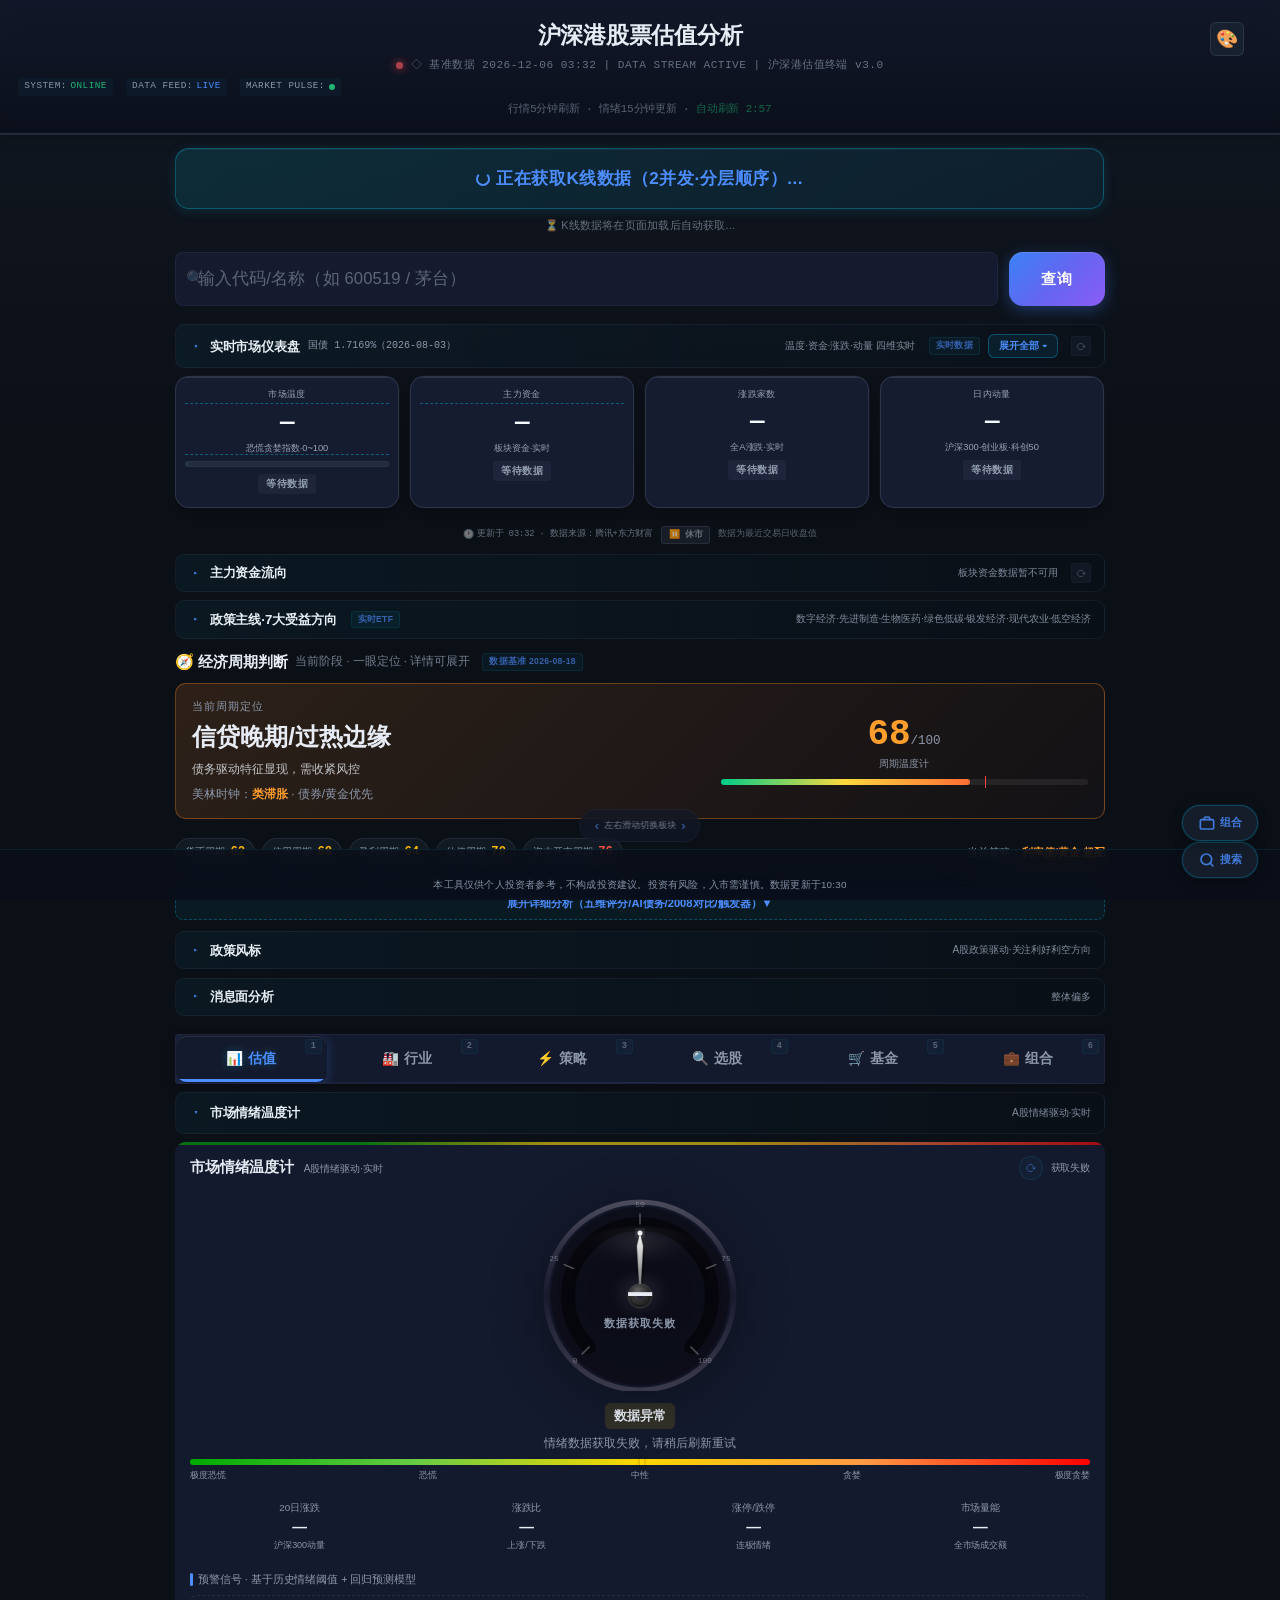
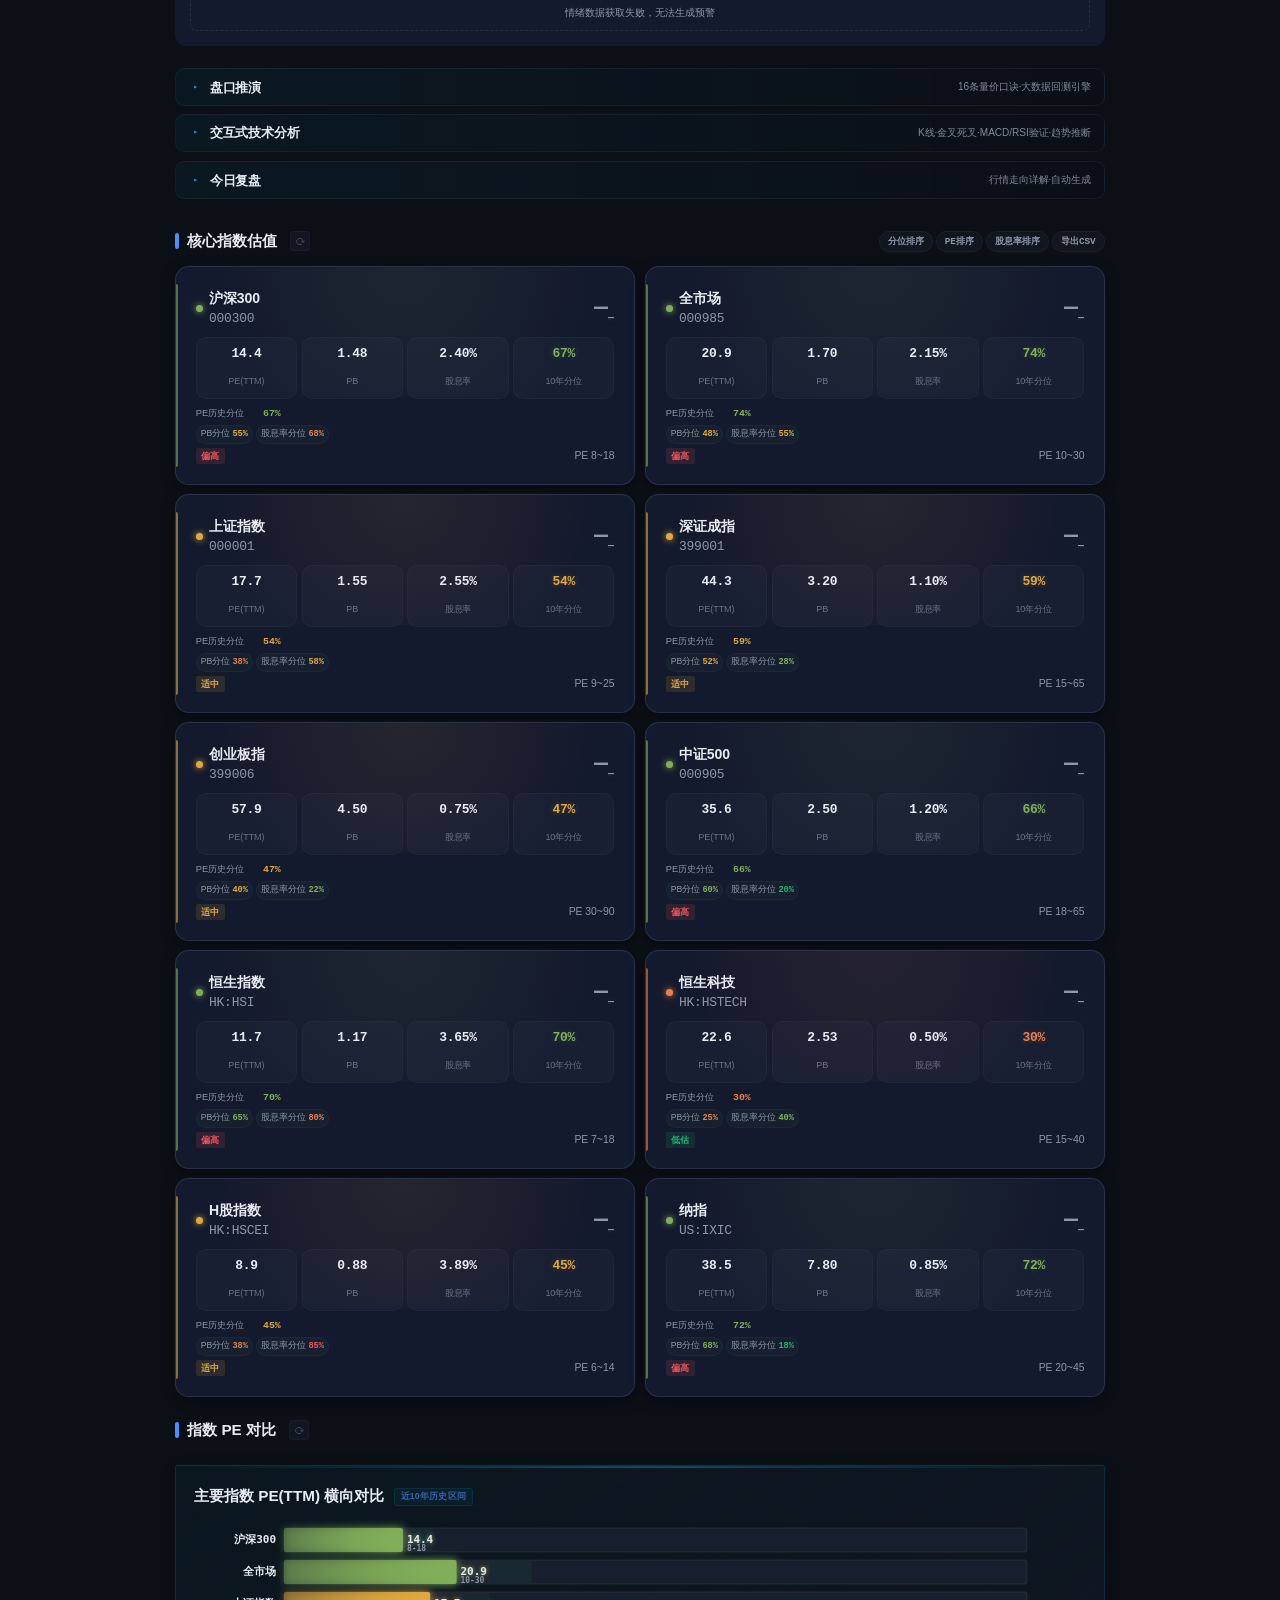
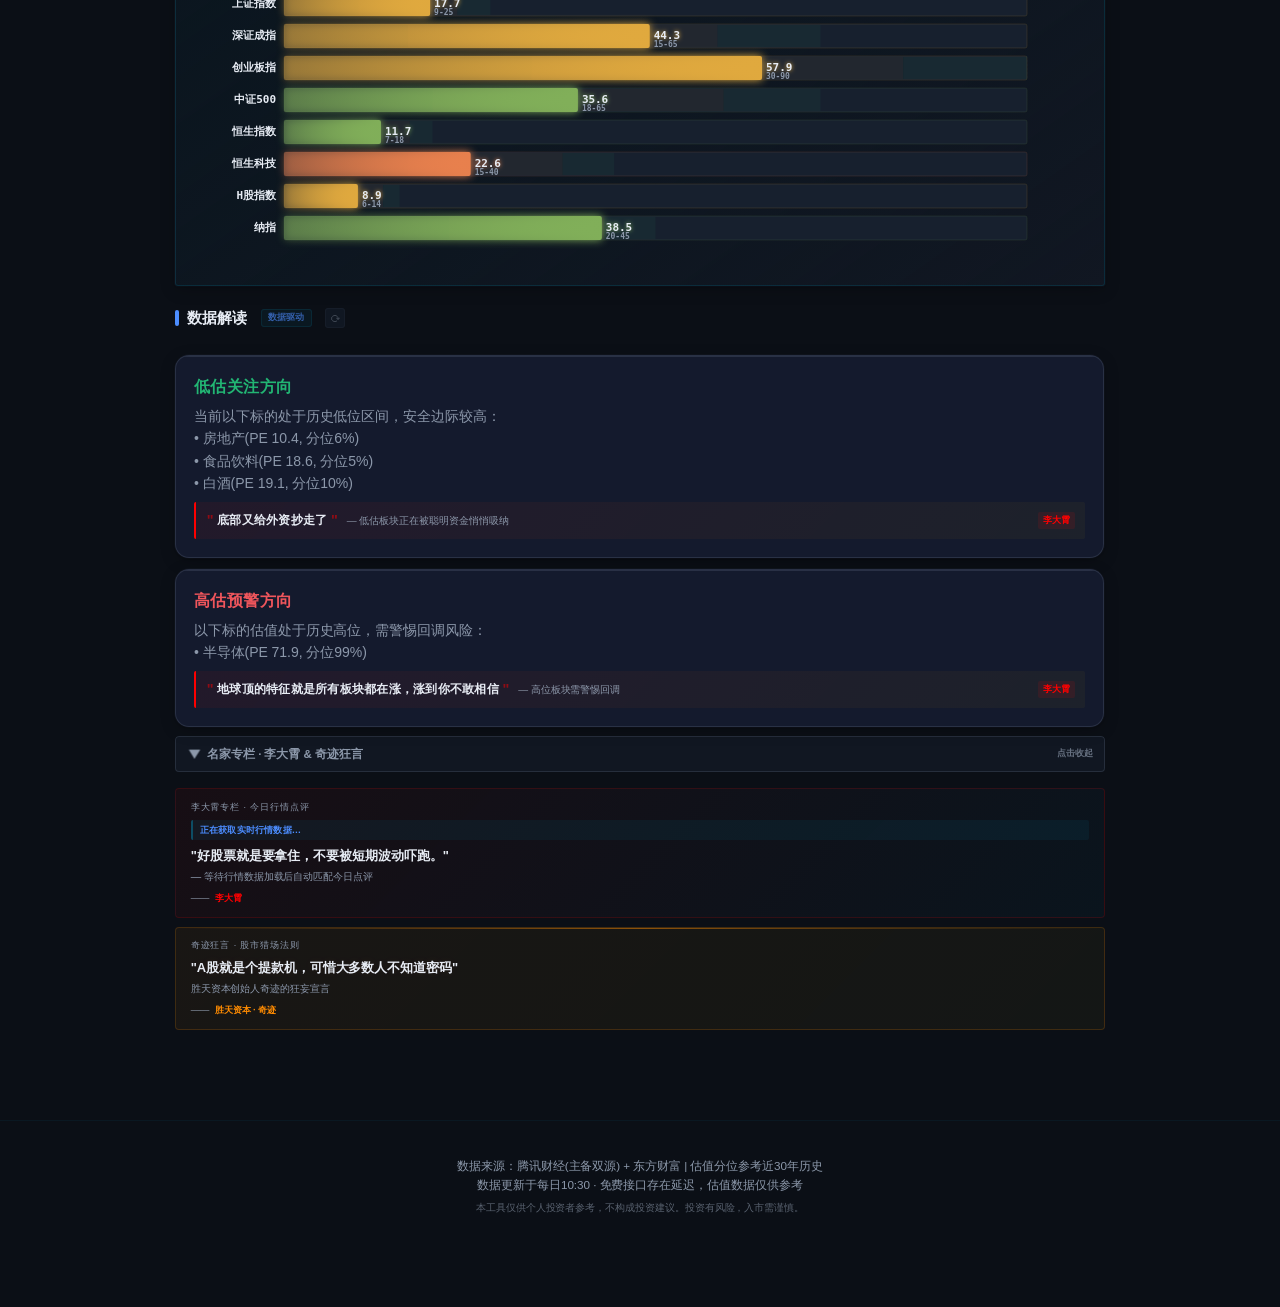
==== index.html @ af06d33b "feat(race): 定投改为每交易日投入 + 短跑/长跑时长用户可自定义(交易日数)" ====
<!-- Generated by Trae Work -->
<!DOCTYPE html>
<html lang="zh-CN">
<head>
<meta charset="UTF-8">
<meta http-equiv="Cache-Control" content="no-cache, no-store, must-revalidate">
<meta http-equiv="Pragma" content="no-cache">
<meta http-equiv="Expires" content="0">
<meta http-equiv="Content-Security-Policy" content="default-src 'self' https: data: 'unsafe-inline' 'unsafe-eval'; img-src 'self' https: data:; connect-src 'self' https:;">
<meta name="viewport" content="width=device-width, initial-scale=1.0, maximum-scale=5.0, user-scalable=yes">
<meta name="apple-mobile-web-app-capable" content="yes">
<meta name="apple-mobile-web-app-status-bar-style" content="black-translucent">
<meta name="theme-color" content="#070A12">
<title>沪深港股票估值分析</title>
<meta name="description" content="沪深港股票估值分析终端：格雷厄姆指数、股债利差、核心指数PE分位、行业热力图、双线轮动策略信号。">
<meta name="keywords" content="股票估值,格雷厄姆指数,股债利差,PE分位,行业热力图,双线轮动,A股,港股,投资分析">
<meta name="author" content="沪深港股票估值分析">
<link rel="canonical" href="https://missionfree.github.io/stock-valuation/">
<meta property="og:type" content="website">
<meta property="og:title" content="沪深港股票估值分析">
<meta property="og:description" content="沪深港股票估值分析终端：格雷厄姆指数、股债利差、核心指数PE分位、行业热力图、双线轮动策略信号。">
<meta property="og:url" content="https://missionfree.github.io/stock-valuation/">
<meta property="og:site_name" content="沪深港股票估值分析">
<meta name="twitter:card" content="summary">
<meta name="twitter:title" content="沪深港股票估值分析">
<meta name="twitter:description" content="沪深港股票估值分析终端：格雷厄姆指数、股债利差、核心指数PE分位、行业热力图、双线轮动策略信号。">
<link rel="icon" href="data:image/svg+xml,<svg xmlns='http://www.w3.org/2000/svg' viewBox='0 0 100 100'><text y='.9em' font-size='90'>📈</text></svg>">

<link rel="preconnect" href="https://fonts.googleapis.com">
<link rel="preconnect" href="https://fonts.gstatic.com" crossorigin>
<link href="https://fonts.googleapis.com/css2?family=Inter:wght@400;500;600;700;800&family=JetBrains+Mono:wght@400;500;600;700&family=Fira+Code:wght@400;500;600&display=swap" rel="stylesheet">
<script type="application/ld+json">
{"@context":"https://schema.org","@type":"WebApplication","name":"沪深港股票估值分析","description":"沪深港股票估值分析终端：格雷厄姆指数、股债利差、核心指数PE分位、行业热力图、双线轮动策略信号。","url":"https://missionfree.github.io/stock-valuation/","applicationCategory":"FinanceApplication","operatingSystem":"Web","offers":{"@type":"Offer","price":"0","priceCurrency":"CNY"}}
</script>
<!-- 性能优化：预连接数据API，减少DNS+TLS握手延迟 -->
<link rel="dns-prefetch" href="https://qt.gtimg.cn">
<link rel="dns-prefetch" href="https://push2.eastmoney.com">
<link rel="dns-prefetch" href="https://push2delay.eastmoney.com">
<link rel="dns-prefetch" href="https://push2his.eastmoney.com">
<link rel="dns-prefetch" href="https://datacenter-web.eastmoney.com">
<link rel="dns-prefetch" href="https://searchapi.eastmoney.com">
<link rel="dns-prefetch" href="https://smartbox.gtimg.cn">
<link rel="dns-prefetch" href="https://ifzq.gtimg.cn">
<link rel="preload" href="js/config.js?v=20260810k" as="script">
<link rel="preload" href="js/utils.js?v=20260810k" as="script">
<link rel="preconnect" href="https://qt.gtimg.cn" crossorigin>
<link rel="preconnect" href="https://push2.eastmoney.com" crossorigin>
<link rel="preconnect" href="https://push2delay.eastmoney.com" crossorigin>
<link rel="preconnect" href="https://push2his.eastmoney.com" crossorigin>
<link rel="preconnect" href="https://datacenter-web.eastmoney.com" crossorigin>
<link rel="preconnect" href="https://ifzq.gtimg.cn" crossorigin>
<link rel="preconnect" href="https://web.ifzq.gtimg.cn" crossorigin>

<link rel="stylesheet" href="css/styles.css?v=20260824c">
<link rel="stylesheet" href="css/fund.css?v=20260817c">

</head>
<body>

<!-- 动效画布层已移除，采用专业纯净深色主题 -->

<!-- 键盘用户跳过导航 -->
<a href="#main-content" class="skip-link">跳到主内容</a>

<!-- ==================== 顶部标题栏 ==================== -->
<header class="app-header">
  <h1>沪深港股票估值分析</h1>
  <div class="sub">
    <span class="live-dot" id="liveDot"></span>
    <span class="marquee" id="updateTime" aria-live="polite">等待获取数据</span>
  </div>
  <!-- 系统状态舱 -->
  <div class="sys-status-bar" id="sysStatusBar">
    <span class="ss-item">SYSTEM: <span class="ss-online">ONLINE</span></span>
    <span class="ss-item">DATA FEED: <span class="ss-live" id="sysFeedStatus">STANDBY</span></span>
    <span class="ss-item">MARKET PULSE: <span class="ss-pulse"></span></span>
  </div>
  <div class="update-freq">行情5分钟刷新 · 情绪15分钟更新 · <span id="autoRefreshLabel">自动刷新 5:00</span></div>
  <button class="mode-toggle" id="modeToggle" onclick="toggleThemePicker()" title="切换主题" aria-label="切换主题" aria-expanded="false">🎨</button>
  <button class="sd-back-search" id="backSearchBtn" onclick="backToSearch()" style="display:none">↑ 返回搜索</button>
  <div class="theme-picker" id="themePicker">
    <div class="theme-option" data-theme="cyber" tabindex="0" role="button" aria-label="经典暗黑主题" onclick="setTheme('cyber')"><span class="theme-dot cyber"></span>经典暗黑</div>
    <div class="theme-option" data-theme="light" tabindex="0" role="button" aria-label="简洁石墨主题" onclick="setTheme('light')"><span class="theme-dot light"></span>简洁石墨</div>
    <div class="theme-option" data-theme="classical" tabindex="0" role="button" aria-label="暖调古典主题" onclick="setTheme('classical')"><span class="theme-dot classical"></span>暖调古典</div>
    <div class="theme-option" data-theme="cyberpunk" tabindex="0" role="button" aria-label="靛蓝极夜主题" onclick="setTheme('cyberpunk')"><span class="theme-dot cyberpunk"></span>靛蓝极夜</div>
    <div class="theme-option" data-theme="ocean" tabindex="0" role="button" aria-label="极光渐变主题" onclick="setTheme('ocean')"><span class="theme-dot ocean"></span>极光渐变</div>
  </div>
</header>

<!-- 浮动返回搜索按钮（全程固定显示） -->
<button class="float-search-btn" id="floatSearchBtn" onclick="backToSearch()" title="返回搜索框" aria-label="返回搜索框">
  <svg width="16" height="16" viewBox="0 0 24 24" fill="none" stroke="currentColor" stroke-width="2.5" stroke-linecap="round" stroke-linejoin="round">
    <circle cx="11" cy="11" r="8"/><line x1="21" y1="21" x2="16.65" y2="16.65"/>
  </svg>
  <span>搜索</span>
</button>

<!-- 浮动「我的组合」快捷组件（点击即跳转组合，位于搜索浮动键上方） -->
<button class="float-portfolio-btn" id="floatPortfolioBtn" onclick="switchTab('portfolio')" title="跳转到我的组合" aria-label="跳转到我的组合">
  <svg width="16" height="16" viewBox="0 0 24 24" fill="none" stroke="currentColor" stroke-width="2.5" stroke-linecap="round" stroke-linejoin="round">
    <rect x="2" y="7" width="20" height="14" rx="2"/><path d="M16 7V5a2 2 0 0 0-2-2h-4a2 2 0 0 0-2 2v2"/>
  </svg>
  <span>组合</span>
</button>

<main class="container" id="main-content">

  <!-- ==================== 顶部操作栏（实时行情自动获取，仅保留K线手动按钮） ==================== -->
  <div class="top-action-bar">
    <button class="btn-analyze btn-kline" id="btnKline" onclick="fetchKlineOnly()" style="flex:1">
      获取K线数据
    </button>
  </div>
  <div id="klineStatusTop" class="kline-status-top"></div>

  <!-- ==================== 股票搜索 ==================== -->
  <div class="search-bar" style="position:relative">
    <span class="search-icon" id="searchIcon">🔍</span>
    <div class="search-input-wrap">
      <input type="text" id="searchInput" placeholder="输入代码/名称（如 600519 / 茅台）" aria-label="输入股票代码或名称"
             style="padding-left:1.8rem;padding-right:1.6rem"
             onkeydown="if(event.key==='Enter')searchStock()"
             oninput="handleSearchInput(this.value)"
             autocomplete="off">
      <button class="search-clear-btn" id="searchClearBtn" onclick="clearSearchInput()" aria-label="清空搜索">×</button>
    </div>
    <div class="search-suggest" id="searchSuggest" role="listbox"></div>
    <button onclick="searchStock()">查询</button>
  </div>

  <!-- ==================== 持仓聚焦提示栏（仅URL参数激活时显示） ==================== -->
  <div class="focus-prompt-bar" id="focusPromptBar">
    <span>当前聚焦：<span class="fp-sector" id="fpSectorName">—</span>板块</span>
    <span class="fp-reset" onclick="resetFocus()">点击此处重置视图</span>
  </div>

  <!-- ==================== 首屏实时市场仪表盘（高敏感度·分钟级更新·可折叠） ==================== -->
  <div class="fold-sec" id="foldDash" data-fold data-def="open" data-sub="温度·资金·涨跌·动量 四维实时">
    <div class="fold-head" onclick="FoldSys.toggle('foldDash')" role="button" tabindex="0" aria-expanded="true" title="点击展开/收起">
      <span class="fold-arrow">▸</span>
      <span class="fold-title">实时市场仪表盘</span>
      <span class="fold-mini" id="dashTreasury">国债 —</span>
      <span class="fold-sum">温度·资金·涨跌·动量 四维实时</span>
      <span class="data-driven-label">实时数据</span>
      <button class="fold-all-btn" id="foldAllBtn" onclick="event.stopPropagation();FoldSys.toggleAllSmart()" title="一键展开/收起其他模块" aria-label="一键展开或收起全部模块">展开全部 ▾</button>
      <button class="card-refresh-btn" onclick="event.stopPropagation();refreshModule('quote')" title="刷新行情数据" aria-label="刷新行情">⟳</button>
    </div>
    <div class="fold-body"><div class="fold-inner">
    <div class="dash-grid dash-grid-hero" id="heroDash">
    <!-- 卡片1: 市场温度（恐慌贪婪指数 0-100） -->
    <div class="dash-card glass-card" id="dashTemp">
      <div class="d-label" data-term="恐慌贪婪指数">市场温度</div>
      <div class="d-val">—</div>
      <div class="d-sub" data-term="恐慌贪婪指数">恐慌贪婪指数·0~100</div>
      <div class="temp-bar" id="dashTempBar">
        <div class="temp-bar-track"><div class="temp-bar-fill"></div></div>
      </div>
      <div class="d-tag gray">等待数据</div>
    </div>
    <!-- 卡片2: 主力资金净流入 -->
    <div class="dash-card glass-card" id="dashFlow">
      <div class="d-label" data-term="主力净流入">主力资金</div>
      <div class="d-val">—</div>
      <div class="d-sub" id="dashFlowSub">板块资金·实时</div>
      <div class="d-tag gray">等待数据</div>
    </div>
    <!-- 卡片3: 涨跌家数比 -->
    <div class="dash-card glass-card" id="dashBreadth">
      <div class="d-label">涨跌家数</div>
      <div class="d-val">—</div>
      <div class="d-sub" id="dashBreadthSub">全A涨跌·实时</div>
      <div class="d-tag gray">等待数据</div>
    </div>
    <!-- 卡片4: 日内动量（多指数加权涨跌幅） -->
    <div class="dash-card glass-card" id="dashMomentum">
      <div class="d-label">日内动量</div>
      <div class="d-val">—</div>
      <div class="d-sub" id="dashMomentumSub">沪深300·创业板·科创50</div>
      <div class="d-tag gray">等待数据</div>
    </div>
  </div>
  <div style="text-align:center;margin-top:0.2rem"><span class="data-timestamp" id="heroTimestamp">数据加载中...</span></div>
  <!-- 高温预警提示（市场温度>70时自动显示） -->
  <div class="high-temp-warning" id="highTempWarning">
    <span class="htw-icon">⚠️</span>高温预警：当前信号失效概率+35%（近3年回测数据）
  </div>
    </div></div><!-- /fold-inner /fold-body -->
  </div><!-- /foldDash -->

  <!-- 旧的核心指标总览（估值仪表盘）已移除，由上方高敏感度实时仪表盘替代 -->

  <!-- ==================== 主力资金流向方向（可折叠·默认收起） ==================== -->
  <div class="fold-sec" id="foldFlow" data-fold data-def="closed" data-sub="板块资金·实时" data-sum-from="#mfSummary">
    <div class="fold-head" onclick="FoldSys.toggle('foldFlow')" role="button" tabindex="0" aria-expanded="false" title="点击展开/收起">
      <span class="fold-arrow">▸</span>
      <span class="fold-title">主力资金流向</span>
      <span class="fold-sum">板块资金·实时</span>
      <button class="card-refresh-btn" onclick="event.stopPropagation();refreshModule('flow')" title="刷新资金流向" aria-label="刷新资金流向">⟳</button>
    </div>
    <div class="fold-body"><div class="fold-inner">
    <div class="market-flow" id="marketFlow">
    <div class="mf-header">
      <span class="mf-summary" id="mfSummary">加载中...</span>
      <span class="mf-time" id="mfTime"></span>
    </div>
    <div class="mf-content" id="mfContent">
      <div class="mf-col mf-inflow">
        <div class="mf-col-title">流入前5 <span class="mf-arrow">↑</span></div>
        <div id="mfInflowList" class="mf-list"><div class="mf-loading">加载中...</div></div>
      </div>
      <div class="mf-col mf-outflow">
        <div class="mf-col-title">流出前5 <span class="mf-arrow">↓</span></div>
        <div id="mfOutflowList" class="mf-list"><div class="mf-loading">加载中...</div></div>
      </div>
    </div>
    <!-- 数据光流可视化 -->
    <canvas id="flowCanvas"></canvas>
    <div class="mf-legend">
      <span class="mf-legend-title">信号说明：</span>
      <span class="sig-red">▲▲持续轮动</span>·
      <span class="sig-red">▲趋势形成</span>·
      <span class="sig-yellow">◇一日游</span>·
      <span class="sig-cyan">◇回调洗盘</span>·
      <span class="sig-green">▼趋势走弱</span>·
      <span class="sig-green">▼▼持续流出</span>
      <span style="color:var(--muted);opacity:0.85;margin-left:0.3rem">（基于近5日K线量价估算）</span>
    </div>
  </div>
    </div></div><!-- /fold-inner /fold-body -->
  </div><!-- /foldFlow -->

  <!-- ==================== 政策主线·7大受益方向（可折叠·默认收起） ==================== -->
  <div class="fold-sec" id="foldPolicyThemes" data-fold data-def="closed" data-sub="数字经济·先进制造·生物医药·绿色低碳·银发经济·现代农业·低空经济">
    <div class="fold-head" onclick="FoldSys.toggle('foldPolicyThemes')" role="button" tabindex="0" aria-expanded="false" title="点击展开/收起">
      <span class="fold-arrow">▸</span>
      <span class="fold-title">政策主线·7大受益方向</span>
      <span class="data-driven-label">实时ETF</span>
      <span class="fold-sum">数字经济·先进制造·生物医药·绿色低碳·银发经济·现代农业·低空经济</span>
    </div>
    <div class="fold-body"><div class="fold-inner">
    <div class="policy-themes" id="policyThemes">
      <div class="pt-section-title">
        <span>📋 政策主线·7大受益方向</span>
        <span class="pt-section-sub">数字经济·先进制造·生物医药·绿色低碳·银发经济·现代农业·低空经济</span>
        <span class="data-driven-label">实时ETF</span>
      </div>
      <div class="pt-grid" id="policyThemesGrid"></div>
    </div>
    </div></div><!-- /fold-inner /fold-body -->
  </div><!-- /foldPolicyThemes -->

  <!-- ==================== 经济周期判断 ==================== -->
  <div class="cycle-panel-wrap" id="cyclePanelWrap">
    <div class="cp-section-title">
      <span>🧭 经济周期判断</span>
      <span class="cp-section-sub">当前阶段 · 一眼定位 · 详情可展开</span>
      <span class="data-driven-label" id="cycleUpdatedTag">数据基准 2026-08-18</span>
    </div>
    <div id="cyclePanel"></div>
  </div>

  <!-- ==================== 政策风标（可折叠·默认收起） ==================== -->
  <div class="fold-sec" id="foldPolicyVane" data-fold data-def="closed" data-sub="A股政策驱动·利好利空风向" data-sum-from="#pvSubtitle">
    <div class="fold-head" onclick="FoldSys.toggle('foldPolicyVane')" role="button" tabindex="0" aria-expanded="false" title="点击展开/收起">
      <span class="fold-arrow">▸</span>
      <span class="fold-title">政策风标</span>
      <span class="fold-sum">A股政策驱动·利好利空风向</span>
    </div>
    <div class="fold-body"><div class="fold-inner">
    <div class="policy-vane" id="policyVane">
    <div class="pv-header">
      <span class="pv-title"><span class="pv-icon">§</span>政策风标</span>
      <span class="pv-subtitle" id="pvSubtitle">A股政策驱动·关注利好利空方向</span>
      <div class="pv-filters">
        <button class="pv-filter active" data-pv-filter="summary">汇总</button>
        <button class="pv-filter" data-pv-filter="all">全部</button>
        <button class="pv-filter" data-pv-filter="bull">利好</button>
        <button class="pv-filter" data-pv-filter="bear">利空</button>
        <button class="pv-refresh-btn" id="pvRefreshBtn" onclick="manualRefreshPolicy()" title="刷新最新政策">↻</button>
      </div>
    </div>
    <div class="pv-summary-bar" id="pvSummaryBar"></div>
    <div class="pv-list" id="pvList"></div>
  </div>
    </div></div><!-- /fold-inner /fold-body -->
  </div><!-- /foldPolicyVane -->

  <!-- ==================== 消息面分析（可折叠·默认收起） ==================== -->
  <div class="fold-sec" id="foldNews" data-fold data-def="closed" data-sub="市场消息·综合研判" data-sum-from="#nasValue">
    <div class="fold-head" onclick="FoldSys.toggle('foldNews')" role="button" tabindex="0" aria-expanded="false" title="点击展开/收起">
      <span class="fold-arrow">▸</span>
      <span class="fold-title">消息面分析</span>
      <span class="fold-sum">市场消息·综合研判</span>
    </div>
    <div class="fold-body"><div class="fold-inner">
    <div class="news-analysis" id="newsAnalysis">
    <div class="na-header">
      <span class="na-title"><span class="na-icon">📰</span>消息面分析</span>
      <span class="na-subtitle" id="naSubtitle">市场消息驱动</span>
      <span class="na-data-source" id="naDataSource">加载中...</span>
      <div class="na-filters">
        <button class="na-filter active" data-na-filter="all">全部</button>
        <button class="na-filter" data-na-filter="bull">利好</button>
        <button class="na-filter" data-na-filter="bear">利空</button>
        <button class="na-filter" data-na-filter="neutral">中性</button>
      </div>
      <button class="na-refresh-btn" onclick="refreshNewsAnalysis()" title="刷新分析">🔄</button>
    </div>
    <div class="na-summary-bar" id="naSummaryBar">
      <div class="nas-overall" id="nasOverall">
        <span class="nas-label">综合判断</span>
        <span class="nas-value" id="nasValue">加载中...</span>
      </div>
      <div class="nas-details" id="nasDetails">
        <div class="nas-item nas-bull">
          <span class="nas-item-icon">📈</span>
          <span class="nas-item-label">利好因素</span>
          <span class="nas-item-count" id="nasBullCount">0</span>
        </div>
        <div class="nas-item nas-bear">
          <span class="nas-item-icon">📉</span>
          <span class="nas-item-label">利空因素</span>
          <span class="nas-item-count" id="nasBearCount">0</span>
        </div>
        <div class="nas-item nas-neutral">
          <span class="nas-item-icon">➖</span>
          <span class="nas-item-label">中性因素</span>
          <span class="nas-item-count" id="nasNeutralCount">0</span>
        </div>
      </div>
    </div>
    <div class="na-list" id="naList">
      <div class="na-loading">📡 正在分析消息面...</div>
    </div>
    <div class="na-disclaimer">⚠️ 本分析基于公开数据统计，非投资建议</div>
  </div>
    </div></div><!-- /fold-inner /fold-body -->
  </div><!-- /foldNews -->

  <!-- ==================== 第二层：Tab切换 ==================== -->
  <div class="tab-nav" role="tablist" aria-label="主要功能">
    <button class="tab-nav-btn active" role="tab" aria-selected="true" data-tab="valuation" onclick="switchTab('valuation')">📊 估值<span class="tab-key-badge">1</span></button>
    <button class="tab-nav-btn" role="tab" aria-selected="false" data-tab="industry" onclick="switchTab('industry')">🏭 行业<span class="tab-key-badge">2</span></button>
    <button class="tab-nav-btn" role="tab" aria-selected="false" data-tab="strategy" onclick="switchTab('strategy')">⚡ 策略<span class="tab-key-badge">3</span></button>
    <button class="tab-nav-btn" role="tab" aria-selected="false" data-tab="screener" onclick="switchTab('screener')">🔍 选股<span class="tab-key-badge">4</span></button>
    <button class="tab-nav-btn" role="tab" aria-selected="false" data-tab="fund" onclick="switchTab('fund')">🛒 基金<span class="tab-key-badge">5</span></button>
    <button class="tab-nav-btn" role="tab" aria-selected="false" data-tab="portfolio" onclick="switchTab('portfolio')">💼 组合<span class="tab-key-badge">6</span></button>
  </div>

  <!-- ====== Tab1: 估值强度 ====== -->
  <div class="tab-content active" id="tab-valuation">
    <!-- 市场情绪面板（可折叠·默认展开） -->
    <div class="fold-sec" id="foldSentiment" data-fold data-def="open" data-sub="A股情绪驱动·实时">
      <div class="fold-head" onclick="FoldSys.toggle('foldSentiment')" role="button" tabindex="0" aria-expanded="true" title="点击展开/收起">
        <span class="fold-arrow">▸</span>
        <span class="fold-title">市场情绪温度计</span>
        <span class="fold-sum">A股情绪驱动·实时</span>
      </div>
      <div class="fold-body"><div class="fold-inner">
    <div class="sentiment-panel" id="sentimentPanel">
      <div class="sentiment-header">
        <h3>市场情绪温度计 <span style="font-size:0.56rem;color:var(--muted);font-weight:400;margin-left:0.3rem">A股情绪驱动·实时</span></h3>
        <div class="sent-header-right">
          <button class="sent-refresh-btn" id="sentRefreshBtn" onclick="if(typeof refreshSentimentManual==='function'){refreshSentimentManual()}else{var el=document.getElementById('sentUpdateTime');if(el)el.textContent='请刷新页面后重试';}" title="清空缓存并重新拉取数据" aria-label="刷新情绪数据">⟳</button>
          <span class="sent-update" id="sentUpdateTime">加载中…</span>
        </div>
      </div>
      <div class="sentiment-gauge-wrap">
        <div class="sentiment-gauge-3d" id="sentGauge3D">
          <div class="gauge-glow-pulse" id="sentGaugeGlow"></div>
          <svg viewBox="0 0 200 200" class="gauge-svg-3d">
            <defs>
              <linearGradient id="metalRing" x1="0%" y1="0%" x2="0%" y2="100%">
                <stop offset="0%" stop-color="#4a4a5a"/>
                <stop offset="30%" stop-color="#2a2a3e"/>
                <stop offset="50%" stop-color="#1a1a2e"/>
                <stop offset="70%" stop-color="#2a2a3e"/>
                <stop offset="100%" stop-color="#3a3a4a"/>
              </linearGradient>
              <linearGradient id="ashareSpectrum" x1="20%" y1="100%" x2="80%" y2="0%">
                <stop offset="0%" stop-color="#0a4d6c"/>
                <stop offset="10%" stop-color="#00d4ff"/>
                <stop offset="25%" stop-color="#00ff88"/>
                <stop offset="50%" stop-color="#ff8c00"/>
                <stop offset="75%" stop-color="#ff3366"/>
                <stop offset="100%" stop-color="#bb00ff"/>
              </linearGradient>
              <linearGradient id="needleMetal" x1="50%" y1="0%" x2="50%" y2="100%">
                <stop offset="0%" stop-color="#f0f0f0"/>
                <stop offset="30%" stop-color="#cccccc"/>
                <stop offset="70%" stop-color="#888888"/>
                <stop offset="100%" stop-color="#444444"/>
              </linearGradient>
              <radialGradient id="hubGradient" cx="40%" cy="35%">
                <stop offset="0%" stop-color="#666"/>
                <stop offset="50%" stop-color="#333"/>
                <stop offset="100%" stop-color="#111"/>
              </radialGradient>
              <radialGradient id="glassDome" cx="50%" cy="25%">
                <stop offset="0%" stop-color="rgba(255,255,255,0.1)"/>
                <stop offset="50%" stop-color="rgba(255,255,255,0.03)"/>
                <stop offset="100%" stop-color="rgba(0,0,0,0)"/>
              </radialGradient>
              <filter id="gaugeGlow" x="-50%" y="-50%" width="200%" height="200%">
                <feGaussianBlur stdDeviation="4" result="blur"/>
                <feMerge><feMergeNode in="blur"/><feMergeNode in="SourceGraphic"/></feMerge>
              </filter>
              <filter id="needleShadow" x="-20%" y="-20%" width="140%" height="140%">
                <feDropShadow dx="0" dy="2" stdDeviation="2" flood-opacity="0.5"/>
              </filter>
            </defs>
            <circle cx="100" cy="105" r="94" fill="none" stroke="url(#metalRing)" stroke-width="5"/>
            <circle cx="100" cy="105" r="91" fill="none" stroke="rgba(255,255,255,0.04)" stroke-width="0.5"/>
            <circle cx="100" cy="105" r="89" fill="rgba(10,10,20,0.6)"/>
            <path d="M 49.09 155.91 A 72 72 0 1 1 150.91 155.91" fill="none" stroke="rgba(0,0,0,0.5)" stroke-width="14" stroke-linecap="round"/>
            <path d="M 49.09 155.91 A 72 72 0 1 1 150.91 155.91" fill="none" stroke="url(#ashareSpectrum)" stroke-width="10" stroke-linecap="round" stroke-dasharray="339.3" stroke-dashoffset="339.3" id="sentGaugeArc3D" filter="url(#gaugeGlow)"/>
            <g stroke="rgba(255,255,255,0.3)" stroke-width="1.5" stroke-linecap="round">
              <line x1="49.09" y1="155.91" x2="42.03" y2="162.97"/>
              <line x1="33.47" y1="77.44" x2="24.23" y2="73.60"/>
              <line x1="100" y1="33" x2="100" y2="23"/>
              <line x1="166.53" y1="77.44" x2="175.77" y2="73.60"/>
              <line x1="150.91" y1="155.91" x2="157.97" y2="162.97"/>
            </g>
            <g fill="rgba(255,255,255,0.35)" font-size="8" font-family="monospace" text-anchor="middle">
              <text x="35" y="172">0</text>
              <text x="14" y="70">25</text>
              <text x="100" y="16">50</text>
              <text x="186" y="70">75</text>
              <text x="165" y="172">100</text>
            </g>
            <g id="sentNeedle3D">
              <path d="M 100 107 L 97 55 L 100 42 L 103 55 Z" fill="rgba(0,0,0,0.4)" transform="translate(2, 3)"/>
              <path d="M 100 105 L 97 55 L 100 42 L 103 55 Z" fill="url(#needleMetal)" stroke="#999" stroke-width="0.3" filter="url(#needleShadow)"/>
              <circle cx="100" cy="42" r="2.5" fill="rgba(255,255,255,0.9)" filter="url(#gaugeGlow)"/>
            </g>
            <circle cx="100" cy="105" r="12" fill="url(#hubGradient)" stroke="#555" stroke-width="0.5"/>
            <circle cx="100" cy="105" r="8" fill="none" stroke="rgba(255,255,255,0.1)" stroke-width="0.5"/>
            <circle cx="100" cy="105" r="3" fill="#1a1a2e"/>
            <ellipse cx="100" cy="65" rx="65" ry="30" fill="url(#glassDome)" pointer-events="none"/>
          </svg>
          <div class="gauge-readout">
            <div class="gauge-value-3d" id="sentGaugeValue">—</div>
            <div class="gauge-label-3d" id="sentGaugeLabel">—</div>
          </div>
          <div class="gauge-tooltip-3d" id="sentGaugeTooltip"></div>
        </div>
        <div class="sentiment-signal">
          <span class="sentiment-signal-tag sent-bg-neutral" id="sentSignalTag">计算中</span>
          <div class="sentiment-signal-text" id="sentSignalText">正在获取全市场涨跌数据…</div>
          <div class="sentiment-bar">
            <div class="sentiment-bar-pointer" id="sentBarPointer" style="left:50%"></div>
          </div>
          <div style="display:flex;justify-content:space-between;font-size:0.48rem;color:var(--muted);margin-top:0.15rem">
            <span>极度恐慌</span><span>恐慌</span><span>中性</span><span>贪婪</span><span>极度贪婪</span>
          </div>
        </div>
      </div>
      <div class="sentiment-metrics">
        <div class="sentiment-metric" id="sentMetricMomentum">
          <div class="sm-label">20日涨跌</div>
          <div class="sm-value">—</div>
          <div class="sm-sub">沪深300动量</div>
        </div>
        <div class="sentiment-metric" id="sentMetricAD">
          <div class="sm-label">涨跌比</div>
          <div class="sm-value">—</div>
          <div class="sm-sub">上涨/下跌</div>
        </div>
        <div class="sentiment-metric" id="sentMetricLimit">
          <div class="sm-label">涨停/跌停</div>
          <div class="sm-value">—</div>
          <div class="sm-sub">连板情绪</div>
        </div>
        <div class="sentiment-metric" id="sentMetricVolume">
          <div class="sm-label">市场量能</div>
          <div class="sm-value">—</div>
          <div class="sm-sub">全市场成交额</div>
        </div>
      </div>
      <!-- 预警信号面板 -->
      <div class="sentiment-warnings" id="sentWarnings">
        <div class="sentiment-warnings-title">预警信号 · 基于历史情绪阈值</div>
        <div class="warning-safe" id="warnSafeArea">情绪数据加载中…</div>
      </div>
    </div>
      </div></div><!-- /fold-inner /fold-body -->
    </div><!-- /foldSentiment -->

    <!-- 盘口推演：基于16条炒股口诀的量化分析引擎（可折叠·默认收起） -->
    <div class="fold-sec" id="foldPattern" data-fold data-def="closed" data-sub="16条量价口诀·大数据回测引擎">
      <div class="fold-head" onclick="FoldSys.toggle('foldPattern')" role="button" tabindex="0" aria-expanded="false" title="点击展开/收起">
        <span class="fold-arrow">▸</span>
        <span class="fold-title">盘口推演</span>
        <span class="fold-sum">16条量价口诀·大数据回测引擎</span>
      </div>
      <div class="fold-body"><div class="fold-inner">
    <div class="pattern-analysis-panel" id="patternAnalysisPanel">
      <div class="pa-header">
        <h3>盘口推演 <span style="font-size:0.56rem;color:var(--muted);font-weight:400;margin-left:0.3rem">16条量价口诀·大数据回测引擎</span></h3>
        <button class="pa-refresh-btn" onclick="runPatternAnalysis(true)" id="btnPatternRefresh">⟳ 推演</button>
      </div>
      <!-- 小白使用指引（一看就懂） -->
      <div class="pa-guide-bar">
        <div class="pa-guide-item"><span class="pa-guide-num">1</span><b>看分数</b>：&gt;55偏多，&lt;40偏空（A股基准）</div>
        <div class="pa-guide-item"><span class="pa-guide-dot red">●</span><b>红色</b>=涨信号</div>
        <div class="pa-guide-item"><span class="pa-guide-dot green">●</span><b>绿色</b>=跌信号</div>
        <div class="pa-guide-item"><span class="pa-guide-num">2</span><b>三种模式</b>：盘中实时 / 收盘后 / 休市均可推演</div>
        <div class="pa-guide-item"><span class="pa-guide-num">3</span>点「⟳ 推演」可手动刷新</div>
      </div>

      <!-- 三列可视化：仪表盘 + 雷达图 + 信号摘要 -->
      <div class="pa-visual-row">
        <!-- 左：圆形仪表盘 + 信号触发环 -->
        <div class="pa-gauge-section">
          <svg viewBox="0 0 200 200" class="pa-gauge-svg" id="paGaugeSvg">
            <defs>
              <linearGradient id="paGaugeGrad" x1="0%" y1="0%" x2="100%" y2="100%">
                <stop offset="0%" stop-color="#FF3B30"/>
                <stop offset="25%" stop-color="#FFAE00"/>
                <stop offset="50%" stop-color="#00C8FF"/>
                <stop offset="75%" stop-color="#00C853"/>
                <stop offset="100%" stop-color="#00C853"/>
              </linearGradient>
              <filter id="paGlow" x="-50%" y="-50%" width="200%" height="200%">
                <feGaussianBlur stdDeviation="3" result="blur"/>
                <feMerge><feMergeNode in="blur"/><feMergeNode in="SourceGraphic"/></feMerge>
              </filter>
            </defs>
            <path d="M 35 155 A 80 80 0 1 1 165 155" fill="none" stroke="rgba(255,255,255,0.04)" stroke-width="14" stroke-linecap="round"/>
            <g id="paGaugeTicks" stroke="rgba(255,255,255,0.15)" stroke-width="1.5" stroke-linecap="round"></g>
            <path d="M 35 155 A 80 80 0 1 1 165 155" fill="none" stroke="url(#paGaugeGrad)" stroke-width="10" stroke-linecap="round" stroke-dasharray="377" stroke-dashoffset="377" id="paGaugeArc" filter="url(#paGlow)"/>
            <g id="paGaugeNeedle" style="transform: rotate(-90deg); transform-origin: 100px 115px; transition: transform 1s cubic-bezier(0.34,1.56,0.64,1);">
              <path d="M 100 115 L 97 55 L 100 40 L 103 55 Z" fill="rgba(255,255,255,0.8)" stroke="rgba(255,255,255,0.3)" stroke-width="0.5"/>
              <circle cx="100" cy="40" r="2.5" fill="rgba(255,255,255,0.9)"/>
            </g>
            <circle cx="100" cy="115" r="10" fill="rgba(10,15,26,0.9)" stroke="rgba(0,200,255,0.2)" stroke-width="1"/>
            <circle cx="100" cy="115" r="3" fill="rgba(0,200,255,0.4)"/>
            <text x="100" y="135" text-anchor="middle" font-size="36" font-weight="800" fill="var(--ink)" font-family="var(--font-mono)" id="paGaugeScore">—</text>
            <text x="100" y="155" text-anchor="middle" font-size="11" fill="var(--muted)" id="paGaugeLabel">推演信号</text>
          </svg>
          <div class="pa-gauge-tag" id="paScoreTag">待推演</div>
          <!-- 信号触发摘要环 -->
          <div class="pa-signal-summary">
            <div class="pa-ss-ring" id="paSSRing">
              <svg viewBox="0 0 60 60" class="pa-ss-svg">
                <circle cx="30" cy="30" r="24" fill="none" stroke="rgba(255,255,255,0.04)" stroke-width="5"/>
                <circle cx="30" cy="30" r="24" fill="none" stroke="url(#paGaugeGrad)" stroke-width="5"
                        stroke-linecap="round" stroke-dasharray="150.8" stroke-dashoffset="150.8"
                        id="paSSArc" transform="rotate(-90 30 30)"
                        style="transition: stroke-dashoffset 1s ease"/>
              </svg>
              <div class="pa-ss-center">
                <span class="pa-ss-num" id="paSSNum">0</span>
                <span class="pa-ss-total">/16</span>
              </div>
            </div>
            <div class="pa-ss-label">触发口诀</div>
          </div>
        </div>

        <!-- 中：六边形雷达图 -->
        <div class="pa-radar-section">
          <svg viewBox="0 0 200 200" class="pa-radar-svg" id="paRadarSvg">
            <defs>
              <radialGradient id="paRadarFill" cx="50%" cy="50%" r="50%">
                <stop offset="0%" stop-color="rgba(0,255,198,0.35)"/>
                <stop offset="60%" stop-color="rgba(0,200,255,0.2)"/>
                <stop offset="100%" stop-color="rgba(0,200,255,0.05)"/>
              </radialGradient>
              <filter id="paRadarGlow">
                <feGaussianBlur stdDeviation="2" result="blur"/>
                <feMerge><feMergeNode in="blur"/><feMergeNode in="SourceGraphic"/></feMerge>
              </filter>
            </defs>
            <!-- 网格层 -->
            <g id="paRadarGrid"></g>
            <!-- 轴线 -->
            <g id="paRadarAxes"></g>
            <!-- 数据多边形 -->
            <polygon id="paRadarShape" fill="url(#paRadarFill)" stroke="rgba(0,255,198,0.7)" stroke-width="1.5" points="" filter="url(#paRadarGlow)"
                     style="transition: all 0.8s cubic-bezier(0.4,0,0.2,1)"/>
            <!-- 数据点 -->
            <g id="paRadarDots"></g>
            <!-- 标签 -->
            <g id="paRadarLabels"></g>
          </svg>
        </div>

        <!-- 右：多空力量 + 分类强度条 -->
        <div class="pa-right-section">
          <!-- 多空力量对比条 -->
          <div class="pa-power-bar">
            <div class="pa-power-label">多空力量 <span id="paPowerText">— vs —</span></div>
            <div class="pa-power-track">
              <div class="pa-power-bull" id="paPowerBull" style="width:50%">
                <span id="paBullCount">0</span> 涨
              </div>
              <div class="pa-power-bear" id="paPowerBear" style="width:50%">
                <span id="paBearCount">0</span> 跌
              </div>
            </div>
          </div>
          <!-- 6分类横向强度条 -->
          <div class="pa-cat-bars" id="paCatBars">
            <div class="pa-cat-bar-item">
              <span class="pa-cb-icon">📈</span>
              <span class="pa-cb-name">趋势</span>
              <div class="pa-cb-track"><div class="pa-cb-fill" id="paCatTrend" style="width:0%"></div></div>
              <span class="pa-cb-val" id="paCatTrendVal">—</span>
            </div>
            <div class="pa-cat-bar-item">
              <span class="pa-cb-icon">⚖️</span>
              <span class="pa-cb-name">强弱</span>
              <div class="pa-cb-track"><div class="pa-cb-fill" id="paCatRelative" style="width:0%"></div></div>
              <span class="pa-cb-val" id="paCatRelativeVal">—</span>
            </div>
            <div class="pa-cat-bar-item">
              <span class="pa-cb-icon">📊</span>
              <span class="pa-cb-name">量价</span>
              <div class="pa-cb-track"><div class="pa-cb-fill" id="paCatVolume" style="width:0%"></div></div>
              <span class="pa-cb-val" id="paCatVolumeVal">—</span>
            </div>
            <div class="pa-cat-bar-item">
              <span class="pa-cb-icon">🕐</span>
              <span class="pa-cb-name">分时</span>
              <div class="pa-cb-track"><div class="pa-cb-fill" id="paCatIntraday" style="width:0%"></div></div>
              <span class="pa-cb-val" id="paCatIntradayVal">—</span>
            </div>
            <div class="pa-cat-bar-item">
              <span class="pa-cb-icon">🎯</span>
              <span class="pa-cb-name">位置</span>
              <div class="pa-cb-track"><div class="pa-cb-fill" id="paCatPosition" style="width:0%"></div></div>
              <span class="pa-cb-val" id="paCatPositionVal">—</span>
            </div>
            <div class="pa-cat-bar-item">
              <span class="pa-cb-icon">🚀</span>
              <span class="pa-cb-name">突破</span>
              <div class="pa-cb-track"><div class="pa-cb-fill" id="paCatBreakout" style="width:0%"></div></div>
              <span class="pa-cb-val" id="paCatBreakoutVal">—</span>
            </div>
          </div>
        </div>
      </div>

      <!-- K线图推演可视化 -->
      <div class="pa-kline-section" id="paKlineSection">
        <div class="pa-kline-header">
          <span class="pa-kline-title">📊 沪深300 K线推演图</span>
          <span class="pa-kline-info" id="paKlineInfo">加载中...</span>
        </div>
        <canvas id="paKlineCanvas" class="pa-kline-canvas"></canvas>
        <div class="pa-kline-legend">
          <span class="pa-kl-item"><span class="pa-kl-dot up"></span>阳线（收≥开）</span>
          <span class="pa-kl-item"><span class="pa-kl-dot down"></span>阴线（收＜开）</span>
          <span class="pa-kl-item"><span class="pa-kl-dot ma"></span>MA5/MA20</span>
          <span class="pa-kl-item"><span class="pa-kl-dot signal"></span>触发信号位</span>
        </div>
      </div>

      <!-- 综合预测面板：融合16信号+历史回归+市场温度预警 -->
      <div class="pa-comprehensive" id="paComprehensive">
        <div class="pa-comp-header">
          <span class="pa-comp-title">🔮 综合预测引擎</span>
          <span class="pa-comp-subtitle">16口诀 + 历史回归 + 市场温度预警 · 三源融合</span>
        </div>
        <div class="pa-comp-body" id="paCompBody">
          <div class="pa-comp-loading">⏳ 等待推演数据…</div>
        </div>
      </div>

      <!-- 口诀列表 -->
      <div class="pa-rules-list" id="paRulesList">
        <div class="pa-loading">⏳ 等待行情数据就绪后自动启动推演…</div>
      </div>
      <div class="pa-footer-bar">
        <span class="pa-data-status" id="paDataStatus">⏳ 数据加载中</span>
        <span class="pa-disclaimer">⚠️ 基于历史量价口诀量化匹配，非投资建议</span>
      </div>
    </div>
      </div></div><!-- /fold-inner /fold-body -->
    </div><!-- /foldPattern -->

    <!-- 交互式技术分析：K线+金叉死叉识别+MACD/RSI验证+趋势推断（可折叠·默认收起·展开才加载） -->
    <div class="fold-sec" id="foldTA" data-fold data-def="closed" data-sub="K线·金叉死叉·MACD/RSI验证·趋势推断">
      <div class="fold-head" onclick="FoldSys.toggle('foldTA')" role="button" tabindex="0" aria-expanded="false" title="点击展开/收起">
        <span class="fold-arrow">▸</span>
        <span class="fold-title">交互式技术分析</span>
        <span class="fold-sum">K线·金叉死叉·MACD/RSI验证·趋势推断</span>
      </div>
      <div class="fold-body"><div class="fold-inner">
    <div class="ta-panel" id="taPanel">
      <!-- 新信号提醒横幅（默认隐藏） -->
      <div class="ta-alert-bar" id="taAlertBar" role="alert"></div>

      <!-- 工具栏：标的 + 均线配置 + 预设 + 提醒开关 + 刷新 -->
      <div class="ta-toolbar">
        <div class="ta-toolbar-group">
          <label class="ta-label" for="taIndexSel">标的</label>
          <select class="ta-select" id="taIndexSel" aria-label="选择分析标的"></select>
        </div>
        <div class="ta-toolbar-group">
          <label class="ta-label" for="taMaShort">均线</label>
          <input type="number" class="ta-input" id="taMaShort" min="1" max="249" value="5" aria-label="短均线周期"> /
          <input type="number" class="ta-input" id="taMaLong" min="2" max="250" value="20" aria-label="长均线周期">
          <button class="ta-btn" id="taApplyBtn" title="应用自定义均线周期">应用</button>
        </div>
        <div class="ta-toolbar-group ta-presets">
          <button class="ta-btn ta-preset" data-ma="5/20">5/20</button>
          <button class="ta-btn ta-preset" data-ma="10/30">10/30</button>
          <button class="ta-btn ta-preset" data-ma="20/60">20/60</button>
        </div>
        <div class="ta-toolbar-spacer"></div>
        <button class="ta-btn" id="taAlertToggle" title="新信号弹窗提醒开关">🔔 提醒开</button>
        <button class="ta-btn ta-btn-primary" id="taRefreshBtn">⟳ 刷新</button>
      </div>
      <div class="ta-data-status" id="taDataStatus">展开即加载K线（首次约1秒，之后走缓存）</div>

      <!-- 趋势推断结论 -->
      <div class="ta-trend-box" id="taTrendBox">
        <div class="ta-trend-empty">等待K线数据加载…</div>
      </div>

      <!-- K线图 + 十字线提示 -->
      <div class="ta-chart-wrap">
        <canvas id="taChartCanvas" class="ta-canvas" aria-label="K线图：金叉死叉信号标注"></canvas>
        <div class="ta-tip" id="taTip"></div>
        <div class="ta-legend" id="taLegend"></div>
      </div>
      <div class="ta-chart-note">交互提示：鼠标悬停/点击K线查看当日开盘·收盘·最高·最低·成交量·均线·MACD·RSI；▲红=金叉（短均线上穿长均线） ▼绿=死叉（短均线下穿长均线）</div>

      <!-- 近30日信号统计 -->
      <div class="ta-stats-summary" id="taStatsSummary"></div>

      <!-- 历史信号明细表 -->
      <div class="ta-table-wrap">
        <table class="ta-table" aria-label="历史金叉死叉信号统计">
          <thead>
            <tr><th>日期</th><th>信号</th><th>点位</th><th>后5日涨跌</th><th>验证结果</th><th>MACD/RSI共振</th></tr>
          </thead>
          <tbody id="taSignalTbody">
            <tr><td colspan="6" class="ta-table-empty">等待信号识别…</td></tr>
          </tbody>
        </table>
      </div>
      <div class="ta-foot-note">
        <span>判定口径：金叉=MA短周期自下而上穿越长周期；成功=信号后5个交易日方向一致；统计窗口=近30个日历日</span>
        <span>数据：日K+分钟级实时行情修正（延迟≤5分钟） · 兼容 Chrome/Edge/Firefox/Safari · 仅供参考，非投资建议</span>
      </div>
    </div>
      </div></div><!-- /fold-inner /fold-body -->
    </div><!-- /foldTA -->

    <!-- 今日复盘（可折叠·默认收起） -->
    <div class="fold-sec" id="foldReview" data-fold data-def="closed" data-sub="行情走向详解·自动生成">
      <div class="fold-head" onclick="FoldSys.toggle('foldReview')" role="button" tabindex="0" aria-expanded="false" title="点击展开/收起">
        <span class="fold-arrow">▸</span>
        <span class="fold-title">今日复盘</span>
        <span class="fold-sum">行情走向详解·自动生成</span>
      </div>
      <div class="fold-body"><div class="fold-inner">
    <div class="daily-review-panel" id="dailyReviewPanel">
      <div class="daily-review-header">
        <h3>今日复盘 <span style="font-size:0.56rem;color:var(--muted);font-weight:400;margin-left:0.3rem">行情走向详解·自动生成</span></h3>
        <button class="btn-review-refresh" onclick="generateDailyReview(true)" id="btnReviewRefresh">⟳ 刷新复盘</button>
      </div>
      <div class="daily-review-content" id="dailyReviewContent">
        <div style="text-align:center;padding:1.2rem;color:var(--muted);font-size:0.72rem">数据加载中，复盘将在行情数据就绪后自动生成…</div>
      </div>
    </div>
      </div></div><!-- /fold-inner /fold-body -->
    </div><!-- /foldReview -->

    <!-- 估值仪表盘已移至首屏顶部 -->

    <!-- 核心指数估值卡片 -->
    <div class="sec-title">
      核心指数估值
      <button class="card-refresh-btn" onclick="refreshModule('quote')" title="刷新指数估值" aria-label="刷新指数估值">⟳</button>
      <div class="sec-toolbar">
        <button class="sort-btn" data-sort="pct10" onclick="sortIndexCards('pct10')">分位排序</button>
        <button class="sort-btn" data-sort="pe" onclick="sortIndexCards('pe')">PE排序</button>
        <button class="sort-btn" data-sort="dy" data-term="股息率" onclick="sortIndexCards('dy')">股息率排序</button>
        <button class="export-btn" onclick="exportIndexCSV()">导出CSV</button>
      </div>
    </div>
    <div class="card-list" id="indexCards">
      <!-- JS 动态渲染 -->
    </div>

    <!-- 指数PE对比图 -->
    <div class="sec-title">指数 PE 对比 <button class="card-refresh-btn" onclick="refreshModule('quote')" title="刷新PE图表" aria-label="刷新PE图表">⟳</button></div>
    <div class="chart-card">
      <div class="c-title">主要指数 PE(TTM) 横向对比 <span class="data-driven-label">近10年历史区间</span></div>
      <canvas id="peBarCanvas" class="chart-canvas" height="220" role="img" aria-label="核心指数PE分位对比柱状图"></canvas>
    </div>

    <!-- 智能解读（重命名为客观数据解读） -->
    <div class="sec-title">数据解读 <span class="data-driven-label">数据驱动</span> <button class="card-refresh-btn" onclick="refreshModule('quote')" title="刷新数据解读" aria-label="刷新数据解读">⟳</button></div>
    <div class="insight" id="insightLow">
      <div class="ins-title green">低估关注方向</div>
      <p id="insightLowText">数据获取中，即将显示最新解读⋯</p>
    </div>
    <div class="insight warn" id="insightHigh">
      <div class="ins-title red">高估预警方向</div>
      <p id="insightHighText">数据获取中，即将显示最新解读⋯</p>
    </div>

    <!-- 名家专栏（李大霄+奇迹狂言，默认展开） -->
    <div class="quote-collapse-wrap expanded" id="quoteCollapseWrap">
      <div class="quote-collapse-header" onclick="toggleQuoteCollapse()">
        <span class="qch-icon">▶</span>
        <span>名家专栏 · 李大霄 & 奇迹狂言</span>
        <span style="margin-left:auto;font-size:0.52rem;color:var(--muted);opacity:0.7">点击收起</span>
      </div>
      <div class="quote-collapse-body">
        <!-- 李大霄语录专区 -->
        <div class="daxao-zone" id="daxaoZone">
          <div class="daxao-zone-title">李大霄专栏 · 市场点评</div>
          <div class="daxao-zone-quote">"做好人，买好股，得好报"</div>
          <div class="daxao-zone-sub">投资只用闲钱，理性投资，价值投资</div>
          <div class="daxao-zone-author">李大霄</div>
        </div>

        <!-- 奇迹狂言专区 -->
        <div class="zy-zone" id="zhangYangZone">
          <div class="zy-zone-title">奇迹狂言 · 股市猎场法则</div>
          <div class="zy-zone-quote">"A股就是个提款机，可惜大多数人不知道密码"</div>
          <div class="zy-zone-sub">胜天资本创始人奇迹的狂妄宣言</div>
          <div class="zy-zone-author">胜天资本 · 奇迹</div>
        </div>

        <!-- 量能点评专区（奇迹狂言·量价篇） -->
        <div class="vol-zone" id="volumeCommentaryZone" style="display:none;">
          <div class="vol-zone-title">奇迹狂言 · 量能点评</div>
          <div class="vol-zone-label" id="volZoneLabel"></div>
          <div class="vol-zone-context" id="volZoneContext"></div>
          <div class="vol-zone-quote" id="volZoneQuote"></div>
          <div class="vol-zone-sub" id="volZoneSub"></div>
          <div class="vol-zone-author">胜天资本 · 奇迹</div>
        </div>
      </div>
    </div>
  </div>

  <!-- ====== Tab2: 行业全景 ====== -->
  <div class="tab-content" id="tab-industry">
    <!-- 行业估值热力图（增加Tab选项） -->
    <div class="sec-title">行业估值热力 <span class="data-driven-label">非预测</span> <button class="card-refresh-btn" onclick="refreshModule('quote')" title="刷新热力图" aria-label="刷新热力图">⟳</button></div>
    <div class="chart-card">
      <div class="hm-toolbar">
        <div class="hm-tabs">
          <button class="hm-tab active" data-type="pe" data-term="PE">PE分位</button>
          <button class="hm-tab" data-type="pb" data-term="PB">PB分位</button>
          <button class="hm-tab" data-type="dy" data-term="股息率">股息率分位</button>
          <button class="hm-tab" data-type="growth">行业增速</button>
        </div>
        <div class="hm-filters">
          <button class="hm-filter active" data-filter="all">全部</button>
          <button class="hm-filter" data-filter="low">只看低估</button>
          <button class="hm-filter" data-filter="high">只看高估</button>
          <button class="hm-filter" data-filter="popular">只看热门</button>
        </div>
      </div>
      <canvas id="heatmapCanvas" class="chart-canvas" height="200" role="img" aria-label="行业估值热力图"></canvas>
    </div>

    <!-- 行业龙头股 -->
    <div class="sec-title">行业龙头股 <span style="font-size:0.56rem;color:var(--muted);font-weight:400;margin-left:0.3rem">各行业核心标的·实时行情</span><button class="btn-sig-refresh" onclick="refreshLeaderStocks()" id="btnRefreshLeaders">⟳ 刷新龙头</button></div>
    <div id="industryLeaders">
      <div style="text-align:center;padding:0.8rem;color:var(--muted);font-size:0.68rem">实时行情每日10:30自动更新，刷新页面即可获取最新数据</div>
    </div>

    <!-- 今日瞩目 -->
    <div class="sec-title">今日瞩目 <span style="font-size:0.56rem;color:var(--muted);font-weight:400;margin-left:0.3rem">涨幅最强板块 · 买入/风险提示</span><button class="card-refresh-btn" onclick="refreshModule('quote')" title="刷新今日瞩目" aria-label="刷新今日瞩目">⟳</button></div>
    <div class="spotlight-box" id="spotlightArea">
      <div style="text-align:center;padding:0.8rem;color:var(--muted);font-size:0.68rem">实时行情每日10:30自动更新，刷新页面即可获取最新数据</div>
    </div>

    <!-- 趋势右侧·强者恒强 -->
    <div class="sec-title">趋势右侧 · 强者恒强 <span style="font-size:0.56rem;color:var(--muted);font-weight:400;margin-left:0.3rem">站上20日线且均线向上 · 右侧交易优先</span><span class="data-driven-label">非预测</span><button class="card-refresh-btn" onclick="refreshKlineData()" title="刷新K线数据" aria-label="刷新K线数据">⟳</button></div>
    <div class="trend-box" id="trendLeadersArea">
      <div class="trend-empty">⏳ K线数据自动加载中，请稍候...</div>
    </div>

    <!-- 左侧抄底·超跌蓄势 -->
    <div class="sec-title">左侧抄底 · 超跌蓄势 <span style="font-size:0.56rem;color:var(--muted);font-weight:400;margin-left:0.3rem">跌破20日线且超跌 · 左侧逆向埋伏</span><span class="data-driven-label">非预测</span><button class="card-refresh-btn" onclick="refreshKlineData()" title="刷新K线数据" aria-label="刷新K线数据">⟳</button></div>
    <div class="bottom-box" id="bottomPickArea">
      <div class="bottom-empty">⏳ K线数据自动加载中，请稍候...</div>
    </div>

    <!-- 行业信号 -->
    <div class="sec-title">行业信号 · 买卖版 <span style="font-size:0.6rem;color:var(--muted);font-weight:400;margin-left:0.3rem" id="sigDate">—</span><button class="btn-sig-refresh" onclick="refreshKlineData()">⟳ 强制刷新</button></div>
    <div id="industrySignals">
      <div style="text-align:center;padding:0.8rem;color:var(--muted);font-size:0.68rem">⏳ K线数据自动加载中，行业温度即将显示...</div>
    </div>

    <!-- 板块资金面分析（可折叠，默认收起节省空间） -->
    <div class="sec-title sca-collapse-header" id="scaCollapseHeader" onclick="toggleScaCollapse()" style="cursor:pointer;user-select:none">
      板块资金面分析 <span style="font-size:0.56rem;color:var(--muted);font-weight:400;margin-left:0.3rem">放量缩量 · 高开低开 · 获利出逃预判</span><span class="data-driven-label">非预测</span>
      <span class="sca-toggle-icon" id="scaToggleIcon" style="float:right;font-size:0.7rem;color:var(--muted);transition:transform 0.3s">▸</span>
    </div>
    <div class="sector-capital-box sca-collapsed" id="sectorCapitalBox">
      <div class="sca-summary" id="scaSummary">
        <span style="color:var(--muted);font-size:0.6rem">加载中...</span>
      </div>
      <!-- 筛选条件栏 -->
      <div class="sca-filters" id="scaFilters">
        <div class="sca-filter-group">
          <span class="sca-filter-label">量能</span>
          <button class="sca-filter-btn active" data-filter-type="volume" data-filter-value="all">全部</button>
          <button class="sca-filter-btn" data-filter-type="volume" data-filter-value="放量">放量</button>
          <button class="sca-filter-btn" data-filter-type="volume" data-filter-value="缩量">缩量</button>
          <button class="sca-filter-btn" data-filter-type="volume" data-filter-value="平量">平量</button>
        </div>
        <div class="sca-filter-group">
          <span class="sca-filter-label">开盘</span>
          <button class="sca-filter-btn active" data-filter-type="open" data-filter-value="all">全部</button>
          <button class="sca-filter-btn" data-filter-type="open" data-filter-value="高开">高开</button>
          <button class="sca-filter-btn" data-filter-type="open" data-filter-value="低开">低开</button>
          <button class="sca-filter-btn" data-filter-type="open" data-filter-value="平开">平开</button>
        </div>
        <div class="sca-filter-group">
          <span class="sca-filter-label">预判</span>
          <button class="sca-filter-btn active" data-filter-type="pred" data-filter-value="all">全部</button>
          <button class="sca-filter-btn" data-filter-type="pred" data-filter-value="red">追涨/抄底</button>
          <button class="sca-filter-btn" data-filter-type="pred" data-filter-value="green">出逃/做空</button>
          <button class="sca-filter-btn" data-filter-type="pred" data-filter-value="yellow">观望/震荡</button>
        </div>
        <div class="sca-filter-group">
          <span class="sca-filter-label">涨跌</span>
          <button class="sca-filter-btn active" data-filter-type="chg" data-filter-value="all">全部</button>
          <button class="sca-filter-btn" data-filter-type="chg" data-filter-value="up">上涨</button>
          <button class="sca-filter-btn" data-filter-type="chg" data-filter-value="down">下跌</button>
        </div>
        <div class="sca-filter-group">
          <span class="sca-filter-label">排序</span>
          <button class="sca-filter-btn active" data-filter-type="sort" data-filter-value="risk">风险优先</button>
          <button class="sca-filter-btn" data-filter-type="sort" data-filter-value="chgDesc">涨幅降序</button>
          <button class="sca-filter-btn" data-filter-type="sort" data-filter-value="chgAsc">跌幅优先</button>
          <button class="sca-filter-btn" data-filter-type="sort" data-filter-value="volDesc">量比降序</button>
        </div>
        <span class="sca-filter-count" id="scaFilterCount"></span>
      </div>
      <div class="sca-table-wrap">
        <table class="sca-table responsive-table" id="scaTable">
          <thead>
            <tr>
              <th class="sca-th-name" scope="col">板块</th>
              <th class="sca-th-vol" scope="col">量能</th>
              <th class="sca-th-open" scope="col">开盘</th>
              <th class="sca-th-chg" scope="col">涨跌</th>
              <th class="sca-th-pred" scope="col">资金预判</th>
            </tr>
          </thead>
          <tbody id="scaTableBody">
            <tr><td colspan="5" style="text-align:center;padding:0.8rem;color:var(--muted);font-size:0.64rem">加载中...</td></tr>
          </tbody>
        </table>
      </div>
      <div class="sca-legend">
        <span class="sca-legend-title">预判说明：</span>
        <span class="sig-red">▲资金追涨/抄底</span>·
        <span class="sig-green">▼获利出逃/做空</span>·
        <span class="sig-yellow">⚠诱多/弱反弹</span>·
        <span class="sig-yellow">→观望/震荡</span>
        <span style="color:var(--muted);opacity:0.85;margin-left:0.3rem">（量比=今日成交量÷近5日均量）</span>
      </div>
    </div>
  </div>

  <!-- ====== Tab3: 策略信号 ====== -->
  <div class="tab-content" id="tab-strategy">
    <!-- 双线轮动策略（Step流程图重构·可折叠·默认收起） -->
    <div class="fold-sec" id="foldRot" data-fold data-def="closed" data-sub="双主线12+12池·每周一调仓·信号提醒">
      <div class="fold-head" onclick="FoldSys.toggle('foldRot')" role="button" tabindex="0" aria-expanded="false" title="点击展开/收起">
        <span class="fold-arrow">▸</span>
        <span class="fold-title">双线轮动</span>
        <span class="fold-mini rot-date">—</span>
        <span class="fold-sum">双主线12+12池·每周一调仓·信号提醒</span>
        <button class="card-refresh-btn" onclick="event.stopPropagation();refreshKlineData()" title="刷新轮动数据" aria-label="刷新轮动数据">⟳</button>
      </div>
      <div class="fold-body"><div class="fold-inner">

    <!-- K线状态显示（按钮已移至页面顶部） -->
    <div class="kline-action-bar">
      <div id="klineStatus" class="kline-status">⏳ K线数据将在页面加载后自动获取...</div>
    </div>

    <!-- 半开式流程图 -->
    <div class="step-flow">
      <div class="step-flow-item">
        <div class="step-flow-num">1</div>
        <div class="step-flow-content">
          <div class="step-flow-title">判断时代主线<span class="step-flow-highlight">当前：AI+科技</span></div>
          <div class="step-flow-desc">识别当前宏观经济周期与产业趋势主线</div>
        </div>
      </div>
      <div class="step-flow-item">
        <div class="step-flow-num">2</div>
        <div class="step-flow-content">
          <div class="step-flow-title">选标的（动量+回踩评分）<span class="step-flow-highlight">不追涨</span></div>
          <div class="step-flow-desc">趋势确认的标的中，选回踩到位、入场性价比最高的（非涨幅最大）</div>
        </div>
      </div>
      <div class="step-flow-item">
        <div class="step-flow-num">3</div>
        <div class="step-flow-content">
          <div class="step-flow-title">看1年/5年排名</div>
          <div class="step-flow-desc">查看候选标的的历史排名与估值分位，确认安全边际</div>
        </div>
      </div>
      <div class="step-flow-item">
        <div class="step-flow-num">4</div>
        <div class="step-flow-content">
          <div class="step-flow-title">每周一调仓·信号变化即时提醒<span class="step-flow-highlight">每周一</span></div>
          <div class="step-flow-desc">每周一检查信号，信号变化时自动高亮提醒，不错过上车机会</div>
        </div>
      </div>
    </div>

    <!-- 进攻线（动态渲染） -->
    <div class="rot-block">
      <div id="rotAttack">
        <div class="rb-title"><span class="rb-icon">🚀</span>进攻线（12选1 · 动量+回踩评分）</div>
        <div style="text-align:center;padding:0.8rem;color:var(--muted);font-size:0.68rem">⏳ K线数据自动加载中，评分即将显示...</div>
      </div>
    </div>

    <!-- 防御线（动态渲染） -->
    <div class="rot-block">
      <div id="rotDefense">
        <div class="rb-title"><span class="rb-icon">🛡️</span>防御线（12选1 · 动量+回踩评分）</div>
        <div style="text-align:center;padding:0.8rem;color:var(--muted);font-size:0.68rem">⏳ K线数据自动加载中，评分即将显示...</div>
      </div>
    </div>

    <!-- 下次调仓日 + 信号更新时间 -->
    <div class="rot-next-date" id="rotNextDate">下次调仓日：—</div>
    <div class="data-source-tag" id="signalUpdateTime" style="text-align:center;margin-top:0.3rem">信号更新于：—</div>

    <!-- 信号变化提醒（自动检测上次轮动信号变化） -->
    <div id="rotSignalAlert" style="display:none"></div>

      </div></div><!-- /fold-inner /fold-body -->
    </div><!-- /foldRot -->

    <!-- ==================== 动量轮动策略（可折叠·默认收起） ==================== -->
    <div class="fold-sec" id="foldMom" data-fold data-def="closed" data-sub="全球大类资产6选1·28日线趋势·动量评分">
      <div class="fold-head" onclick="FoldSys.toggle('foldMom')" role="button" tabindex="0" aria-expanded="false" title="点击展开/收起">
        <span class="fold-arrow">▸</span>
        <span class="fold-title">动量轮动</span>
        <span class="fold-mini mom-date">—</span>
        <span class="fold-sum">全球大类资产6选1·28日线趋势·动量评分</span>
        <button class="card-refresh-btn" onclick="event.stopPropagation();refreshKlineData()" title="刷新动量数据" aria-label="刷新动量数据">⟳</button>
      </div>
      <div class="fold-body"><div class="fold-inner">

    <!-- 策略规则说明 -->
    <div class="rot-block mom-strategy-block">
      <div class="rb-title"><span class="rb-icon">🌍</span>全球大类资产动量轮动（6选1）</div>
      <div class="mom-rules">
        <div class="mom-rule-item">
          <span class="mom-rule-num">1</span>
          <span class="mom-rule-text">站上<b>28日均线</b>确认趋势，仅从达标标的中选（过滤趋势破位的）</span>
        </div>
        <div class="mom-rule-item">
          <span class="mom-rule-num">2</span>
          <span class="mom-rule-text"><b>动量+回踩评分</b>选最优入场点：不追涨幅最大，选偏离适度+回踩到位的</span>
        </div>
        <div class="mom-rule-item">
          <span class="mom-rule-num">3</span>
          <span class="mom-rule-text">买入后持有，仅当<b>跌破28日均线</b>或评分大幅下降时换仓</span>
        </div>
      </div>
      <!-- 六大ETF配置卡片 -->
      <div class="mom-etf-grid">
        <div class="mom-etf-card"><span class="mom-etf-icon">📈</span><span class="mom-etf-name">沪深300ETF</span><span class="mom-etf-tag">A股核心</span></div>
        <div class="mom-etf-card"><span class="mom-etf-icon">🏢</span><span class="mom-etf-name">企业债ETF</span><span class="mom-etf-tag">高成长机遇</span></div>
        <div class="mom-etf-card"><span class="mom-etf-icon">🌐</span><span class="mom-etf-name">中概互联ETF</span><span class="mom-etf-tag">港股龙头</span></div>
        <div class="mom-etf-card"><span class="mom-etf-icon">🇺🇸</span><span class="mom-etf-name">纳指ETF</span><span class="mom-etf-tag">美股科技</span></div>
        <div class="mom-etf-card"><span class="mom-etf-icon">🏛️</span><span class="mom-etf-name">十年国债ETF</span><span class="mom-etf-tag">稳健托底</span></div>
        <div class="mom-etf-card"><span class="mom-etf-icon">🥇</span><span class="mom-etf-name">黄金ETF</span><span class="mom-etf-tag">避险保值</span></div>
      </div>
      <div class="mom-backtest">
        <span class="mom-bt-label">5年回测</span>
        <span class="mom-bt-value">总收益 249.85%</span>
        <span class="mom-bt-sep">|</span>
        <span class="mom-bt-desc">各市场环境下均跑赢沪深300，有效控制回撤</span>
      </div>
    </div>

    <!-- 动量轮动实时数据（动态渲染） -->
    <div class="rot-block">
      <div id="rotMomentum">
        <div class="rb-title"><span class="rb-icon">⚡</span>动量排名（实时 · 动量+回踩评分）</div>
        <div style="text-align:center;padding:0.8rem;color:var(--muted);font-size:0.68rem">⏳ K线数据自动加载中，动量排名即将显示...</div>
      </div>
    </div>

      </div></div><!-- /fold-inner /fold-body -->
    </div><!-- /foldMom -->

    <!-- 个股查询结果 -->
    <div class="sec-title" id="stockResultTitle" style="display:none">个股估值详情</div>
    <div class="card-list" id="stockResultArea"></div>

    <!-- ====== 赛马场：本金A+定投B → 收益C ====== -->
    <div class="fold-sec" id="foldRace" data-fold data-def="closed" data-sub="本金A+定投B·18选手同场竞技·短跑/长跑双赛道">
      <div class="fold-head" onclick="FoldSys.toggle('foldRace')" role="button" tabindex="0" aria-expanded="false" title="点击展开/收起">
        <span class="fold-arrow">▸</span>
        <span class="fold-title">🏇 策略赛马场</span>
        <span class="fold-mini">模拟回测</span>
        <span class="fold-sum">本金A+定投B·18选手同场竞技·短跑/长跑双赛道</span>
      </div>
      <div class="fold-body"><div class="fold-inner">
        <div class="race-setup">
          <label>本金 A：<input type="number" id="racePrincipal" value="10000" min="0" step="1000"></label>
          <label>每交易日定投 B：<input type="number" id="raceInvest" value="100" min="0" step="10"></label>
          <label>短跑(交易日)：<input type="number" id="raceShortDays" value="60" min="20" max="500" step="10"></label>
          <label>长跑(交易日)：<input type="number" id="raceLongDays" value="250" min="60" max="750" step="10"></label>
          <button class="btn-analyze" id="raceStartBtn" onclick="RaceTrack.startRace()">🏇 开赛！</button>
        </div>
        <div class="race-progress" id="raceProgress"></div>
        <div id="raceBestPick"></div>
        <div class="race-league">
          <div class="race-league-title">⚡ 短跑组 · 近60个交易日</div>
          <div id="raceShortResult"><div class="race-empty">点击「开赛」让选手们上跑道</div></div>
        </div>
        <div class="race-league">
          <div class="race-league-title">🐢 长跑组 · 近250个交易日（约一年）</div>
          <div id="raceLongResult"><div class="race-empty">同上，耐心等发令枪</div></div>
        </div>
        <p class="race-note">⚠️ 赛马结果为历史数据模拟回测，不代表未来收益。投资有风险，入市需谨慎。</p>
      </div></div>
    </div><!-- /foldRace -->

  </div><!-- /tab-strategy -->

  <!-- ====== Tab: 智能选股 ====== -->
  <div class="tab-content" id="tab-screener">
    <div class="scr-header">
      <div class="sec-title">智能选股 · <span class="scr-updated" id="scrUpdated">—</span></div>
      <button class="scr-refresh-btn" id="scrRefreshBtn" onclick="screenerRefresh(true)">⟳ 扫描全市场</button>
    </div>

    <!-- 市场总览统计 -->
    <div class="scr-stats" id="scrStats">
      <div class="scr-loading">⏳ 正在加载全市场数据…</div>
    </div>

    <!-- 策略卡片 -->
    <div class="scr-sub-title">📋 策略选股 · 一键扫描（点击卡片运行）</div>
    <div class="scr-cards" id="scrCards"></div>

    <!-- 策略结果 -->
    <div id="scrResults"></div>

    <!-- 自定义条件 -->
    <div class="scr-sub-title">🧩 自定义条件选股</div>
    <div id="scrCustom"></div>

    <div class="scr-note">数据来源：东方财富全A实时快照（沪深主板/创业板/科创板，剔除ST）· 缓存3分钟 · 仅供研究参考，不构成投资建议</div>
  </div><!-- /tab-screener -->

  <!-- ====== Tab4: 我的组合 ====== -->
  <div class="tab-content" id="tab-portfolio">
    <!-- 我的估值组合 -->
    <div class="sec-title">我的估值组合</div>
    <div class="portfolio-section">
      <div class="portfolio-header">
        <span class="portfolio-title">当前组合<span class="portfolio-saved-tag" id="portfolioSavedTag"></span></span>
        <div style="display:flex;gap:0.3rem">
          <button class="portfolio-btn refresh" id="portfolioRefreshBtn" onclick="refreshPortfolioPrices()" style="display:none">刷新行情</button>
          <button class="portfolio-btn analyze" id="portfolioAnalyzeBtn" onclick="analyzePortfolioSignals()" style="display:none">分析信号</button>
          <button class="portfolio-btn pf-disc-btn" id="pfDisciplineBtn" onclick="pfDisciplineScan()" style="display:none">⚖️ 纪律体检</button>
          <button class="portfolio-btn" onclick="showPortfolioDialog()">+ 创建组合</button>
        </div>
      </div>
      <!-- 组合统计概览（有持仓时动态显示） -->
      <div class="portfolio-stats-bar" id="portfolioStatsBar" style="display:none"></div>
      <!-- 四大铁律纪律体检面板（MACD零轴金叉/MA20保命线/减仓阶梯/止损纪律） -->
      <div id="pfDisciplinePanel"></div>
      <!-- 组合深度分析面板（有持仓+有行情数据时动态显示） -->
      <div id="portfolioAnalysisPanel"></div>
      <!-- 排序工具栏（有持仓时动态显示） -->
      <div class="portfolio-toolbar" id="portfolioToolbar" style="display:none">
        <span style="font-size:0.5rem;color:var(--muted)">排序：</span>
        <button class="portfolio-sort-btn active" data-sort="default" onclick="sortPortfolio('default')">默认</button>
        <button class="portfolio-sort-btn" data-sort="changeDesc" onclick="sortPortfolio('changeDesc')">涨幅↓</button>
        <button class="portfolio-sort-btn" data-sort="changeAsc" onclick="sortPortfolio('changeAsc')">涨幅↑</button>
        <button class="portfolio-sort-btn" data-sort="signal" onclick="sortPortfolio('signal')">信号优先</button>
        <button class="portfolio-sort-btn" data-sort="name" onclick="sortPortfolio('name')">名称</button>
      </div>
      <div id="portfolioList">
        <div class="portfolio-empty"><span class="pe-icon">💼</span>暂无组合<div class="pe-hint">点击「创建组合」开始管理你的持仓</div></div>
      </div>
    </div>
  </div><!-- /tab-portfolio -->

  <!-- ====== Tab5: 基金超市 ====== -->
  <div class="tab-content" id="tab-fund">
    <div class="fund-wrap">
      <!-- 行业优选基金推荐 -->
      <div class="fund-industry-recommend" id="fundIndustryRecommend">
        <div class="fund-industry-header">
          <span class="fund-industry-title">🏆 行业优选基金</span>
          <span class="fund-industry-hint" id="fundIndustryHint">每行业精选3只 · 含风险排雷</span>
          <button id="fundIndustryRefresh" class="fund-industry-refresh-btn">🔄 刷新</button>
        </div>
        <div id="fundIndustryList" class="fund-industry-list"></div>
      </div>

      <!-- 基金搜索 -->
      <div class="fund-search-bar" style="position:relative">
        <span class="fund-search-icon">🔍</span>
        <input type="text" id="fundSearchInput" placeholder="输入基金代码/名称/基金经理/基金公司（如 002910 / 易方达 / 张坤）" aria-label="搜索基金"
               autocomplete="off">
        <button id="fundSearchBtn">搜索</button>
        <div class="fund-suggest" id="fundSuggest" role="listbox"></div>
      </div>

      <!-- 筛选栏 -->
      <div class="fund-filter-bar">
        <div class="fund-filter-row">
          <select id="fundFilterType" class="fund-select" aria-label="投资类型">
            <option value="all">全部类型</option>
            <option value="gp">股票型</option>
            <option value="hh">混合型</option>
            <option value="zq">债券型</option>
            <option value="zs">指数型</option>
            <option value="qdii">QDII</option>
            <option value="fof">FOF</option>
            <option value="hb">货币型</option>
            <option value="lof">LOF</option>
            <option value="closed">封闭式</option>
          </select>
          <select id="fundFilterCompany" class="fund-select fund-select-wide" aria-label="基金公司">
            <option value="">基金公司</option>
          </select>
          <select id="fundSortSel" class="fund-select" aria-label="排序">
            <option value="dwjz">单位净值</option>
            <option value="rzzf">日涨跌幅</option>
            <option value="ret1m">近1月收益</option>
            <option value="ret3m">近3月收益</option>
            <option value="ret6m">近6月收益</option>
            <option value="ret1y">近1年收益</option>
            <option value="sharp">夏普比率</option>
          </select>
          <button id="fundOrderBtn" class="fund-order-btn">↓ 降序</button>
          <button id="fundFilterReset" class="fund-reset-btn">重置</button>
        </div>
        <div class="fund-filter-row fund-filter-row2">
          <span class="fund-filter-label">风险等级</span>
          <div class="fund-risk-group" id="fundRiskGroup">
            <button data-risk="1">R1</button>
            <button data-risk="2">R2</button>
            <button data-risk="3">R3</button>
            <button data-risk="4">R4</button>
            <button data-risk="5">R5</button>
          </div>
          <span class="fund-filter-label">晨星评级</span>
          <div class="fund-rating-group" id="fundRatingGroup">
            <button data-rating="0" class="active">不限</button>
            <button data-rating="5">★★★★★</button>
            <button data-rating="4">★★★★</button>
            <button data-rating="3">★★★</button>
          </div>
        </div>
        <div class="fund-filter-row">
          <span class="fund-filter-label">规模(亿)</span>
          <input type="number" id="fundScaleMin" class="fund-num-input" placeholder="最小" min="0">
          <span class="fund-sep">—</span>
          <input type="number" id="fundScaleMax" class="fund-num-input" placeholder="最大" min="0">
          <span class="fund-filter-label fund-filter-label-2">成立日期</span>
          <input type="date" id="fundDateFrom" class="fund-date-input">
          <span class="fund-sep">—</span>
          <input type="date" id="fundDateTo" class="fund-date-input">
        </div>
        <div class="fund-filter-row fund-filter-row3">
          <span class="fund-filter-label">基金经理</span>
          <input type="text" id="fundManagerInput" class="fund-manager-input" placeholder="输入基金经理姓名（如 张坤）" aria-label="基金经理筛选">
        </div>
      </div>

      <div class="fund-list-meta">
        <span id="fundCount">加载中...</span>
        <span id="fundSortInfo" class="fund-sort-info"></span>
      </div>

      <!-- 列表 -->
      <div class="fund-list-wrap" id="fundListWrap">
        <div class="fund-list-head">
          <span class="frh-main">基金</span>
          <span class="frh-quote">净值 / 涨跌</span>
          <span class="frh-rets">近1月 · 近3月 · 近6月 · 近1年</span>
        </div>
        <div id="fundListBody" class="fund-list-body"></div>
        <div class="fund-list-empty" id="fundListEmpty" style="display:none">暂无符合条件的基金</div>
        <div class="fund-list-loading" id="fundListLoading" style="display:none"><span class="fdl-spinner"></span>正在加载基金数据...</div>
        <div class="fund-pagination" id="fundPagination"></div>
      </div>

      <!-- 详情视图 -->
      <div class="fund-detail-view" id="fundDetailView" style="display:none">
        <button id="fundDetailBack" class="fund-detail-back" style="display:none">← 返回列表</button>
        <div id="fundDetail" class="fund-detail"></div>
      </div>
    </div>
  </div><!-- /tab-fund -->

</main>

<!-- ==================== 底部 ==================== -->
<footer class="app-footer">
  <p>数据来源：腾讯财经(主备双源) + 东方财富 | 估值分位参考近30年历史</p>
  <p>数据更新于每日10:30 · 免费接口存在延迟，估值数据仅供参考</p>
  <p style="margin-top:0.3rem;font-size:0.55rem;opacity:0.6">本工具仅供个人投资者参考，不构成投资建议。投资有风险，入市需谨慎。</p>
</footer>

<!-- 固定底部免责声明 -->
<div class="fixed-disclaimer">
  本工具仅供个人投资者参考，不构成投资建议。投资有风险，入市需谨慎。数据更新于10:30
</div>

<!-- Toast -->
<div class="toast" id="toast" role="status" aria-live="polite"></div>

<!-- ETF推荐弹窗 -->
<div class="etf-recommend-modal" id="etfRecommendModal" style="display:none">
  <div class="etf-recommend-overlay" onclick="closeEtfRecommendModal()"></div>
  <div class="etf-recommend-panel">
    <div class="etf-recommend-header">
      <h3 id="etfRecommendTitle">ETF推荐</h3>
      <button class="etf-recommend-close" onclick="closeEtfRecommendModal()">×</button>
    </div>
    <div class="etf-recommend-body" id="etfRecommendBody">
      <div class="etf-recommend-loading">加载中...</div>
    </div>
  </div>
</div>

<!-- 滑动切换提示器 -->
<div class="swipe-hint" id="swipeHint">
  <span class="swipe-arrow">‹</span>
  <span>左右滑动切换板块</span>
  <span class="swipe-arrow">›</span>
</div>


<!-- ==================== JavaScript 主逻辑 ==================== -->

<!-- ==================== JavaScript Modules (deferred, ordered by dependency) ==================== -->
<script defer src="js/performance.js?v=20260810k"></script>
<script defer src="js/config.js?v=20260810k"></script>
<script defer src="js/utils.js?v=20260810k"></script>
<script defer src="js/glossary.js?v=20260822a"></script>
<script defer src="js/render.js?v=20260817b"></script>
<script defer src="js/stock-analysis.js?v=20260819c"></script>
<script defer src="js/earnings-report.js?v=20260810k"></script>
<script defer src="js/rotation.js?v=20260817b"></script>
<script defer src="js/screener.js?v=20260819a"></script>
<script defer src="js/pattern-analysis.js?v=20260824a"></script>
<script defer src="js/ta-interactive.js?v=20260824a"></script>
<script defer src="js/ftf-engine.js?v=20260818a"></script>
<script defer src="js/stf-engine.js?v=20260818a"></script>
<script defer src="js/bs-engine.js?v=20260819a"></script>
<script defer src="js/pf-discipline.js?v=20260821b"></script>
<script defer src="js/cycle-engine.js?v=20260819a"></script>
<script defer src="js/fund-data.js?v=20260816c"></script>
<script defer src="js/fund-ui.js?v=20260817a"></script>
<script defer src="js/quick-nav.js?v=20260819b"></script>
<script defer src="js/fold.js?v=20260819a"></script>
<script defer src="js/ui.js?v=20260824a"></script>
<script defer src="js/app.js?v=20260819a"></script>
<script src="js/race.js?v=20260824c"></script>
</body>
</html>
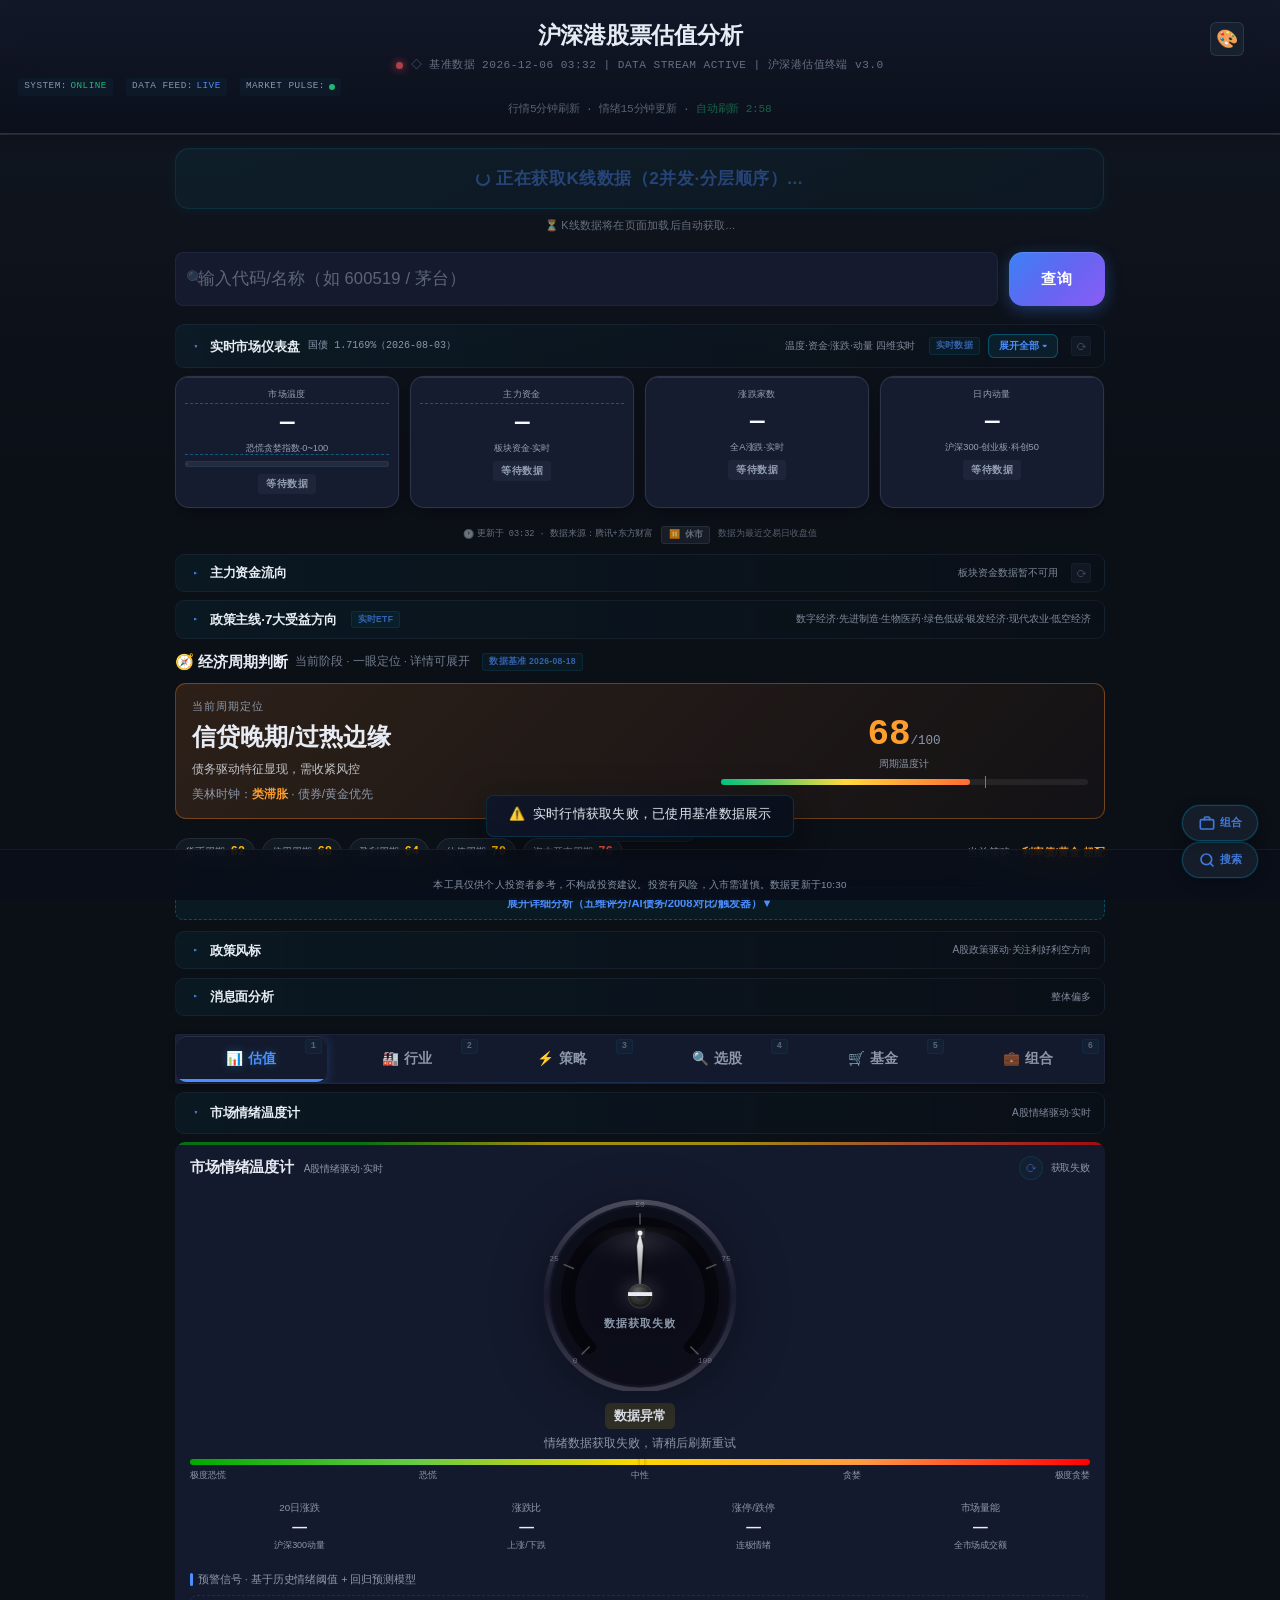
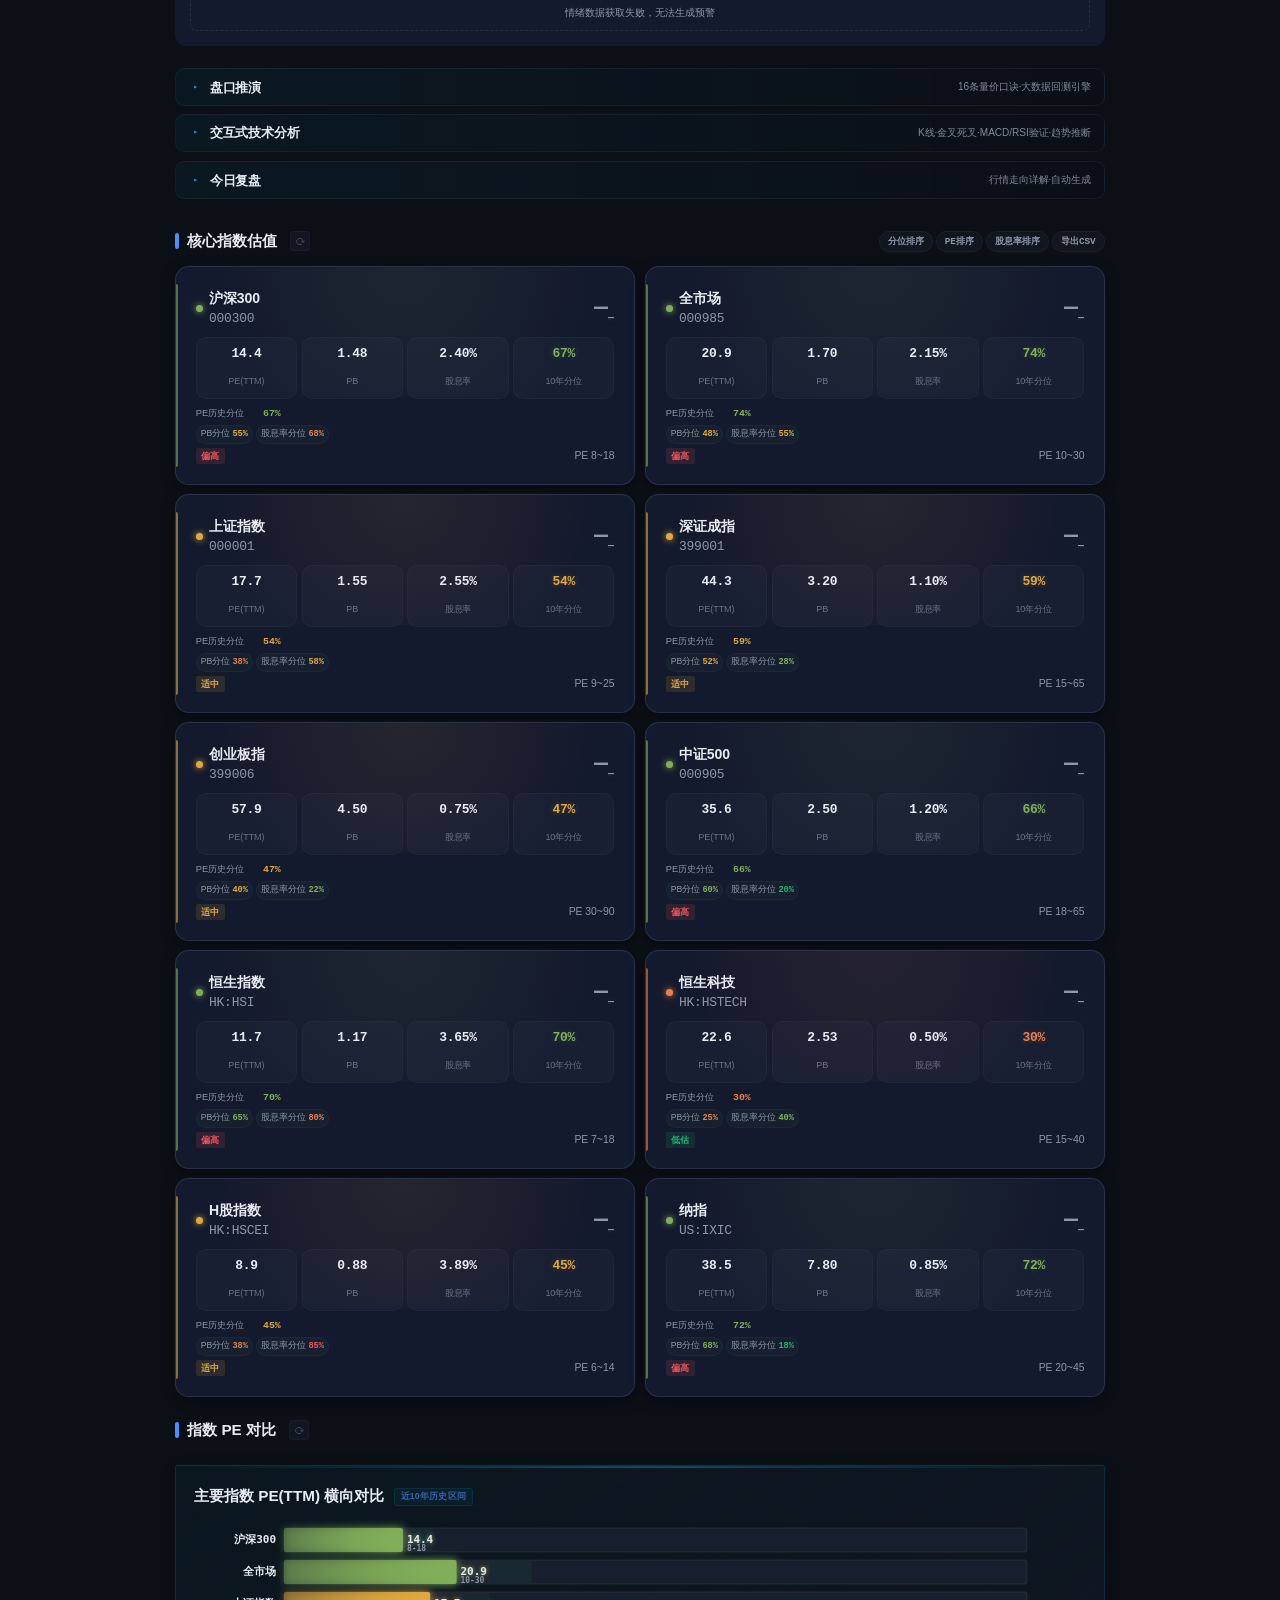
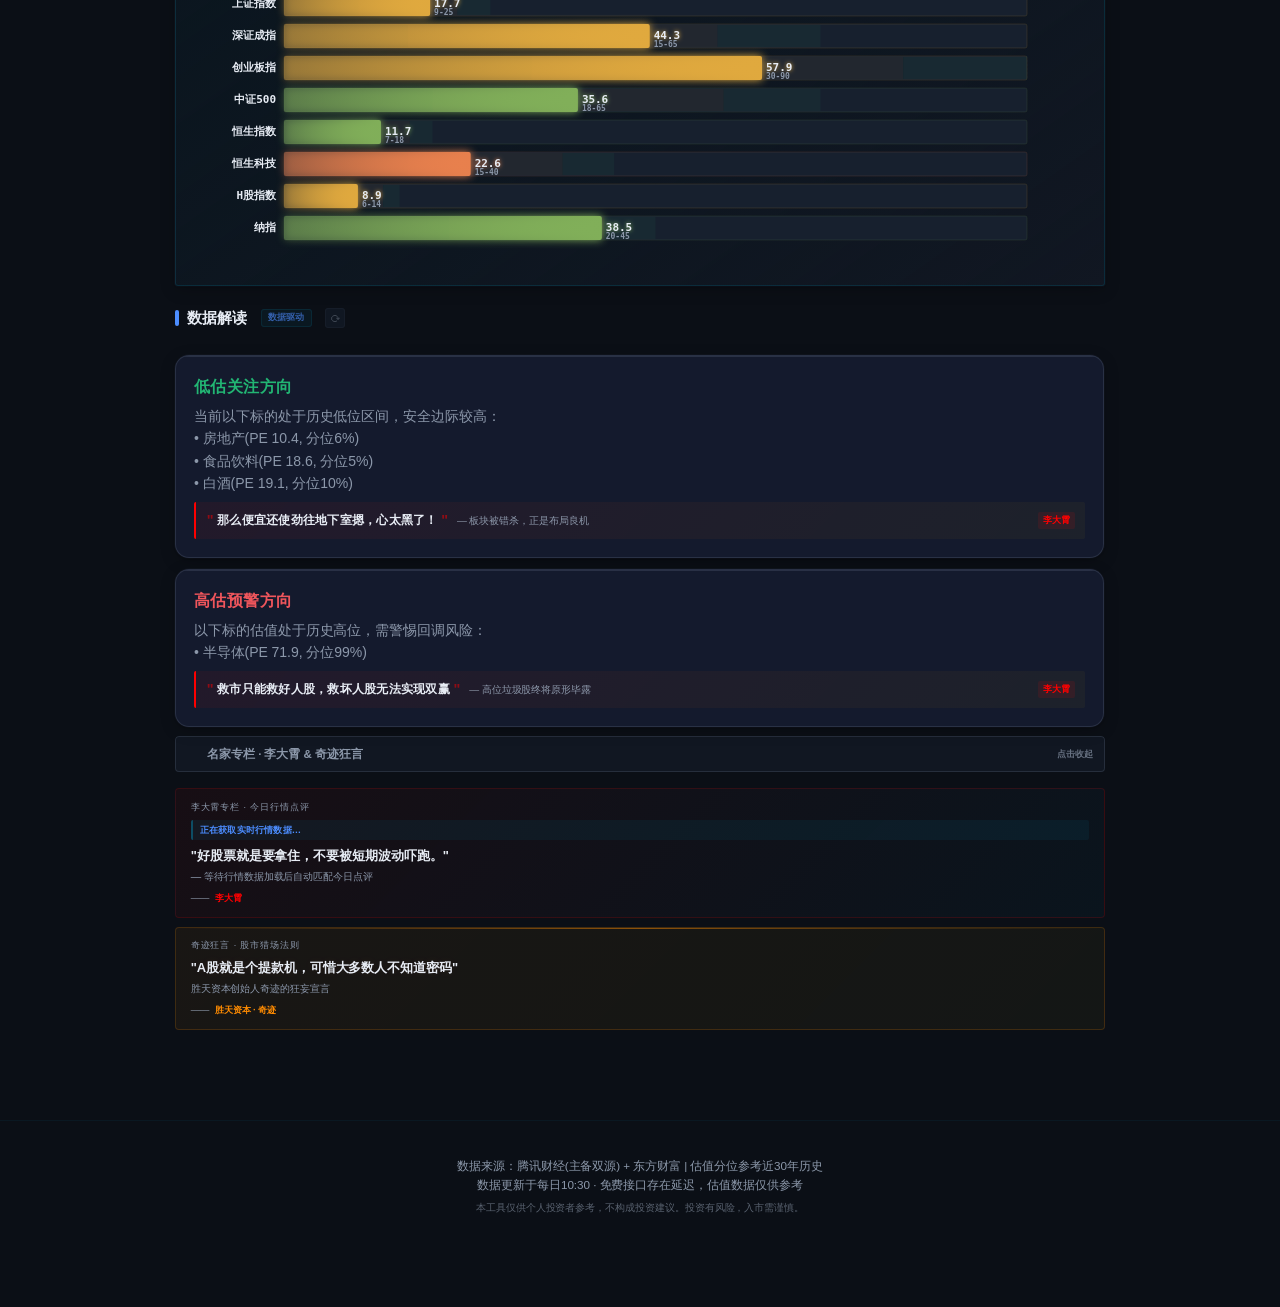
==== commit b07bf101: "fix(race): 美股选手改走东财JSONP K线(腾讯WAF拦截美股代码)，QQQ/SPY/DIA/AAPL/NVDA恢复正常参赛" ====
--- a/index.html
+++ b/index.html
@@ -1372,6 +1372,6 @@
 <script defer src="js/fold.js?v=20260819a"></script>
 <script defer src="js/ui.js?v=20260824a"></script>
 <script defer src="js/app.js?v=20260819a"></script>
-<script src="js/race.js?v=20260824c"></script>
+<script src="js/race.js?v=20260824d"></script>
 </body>
 </html>
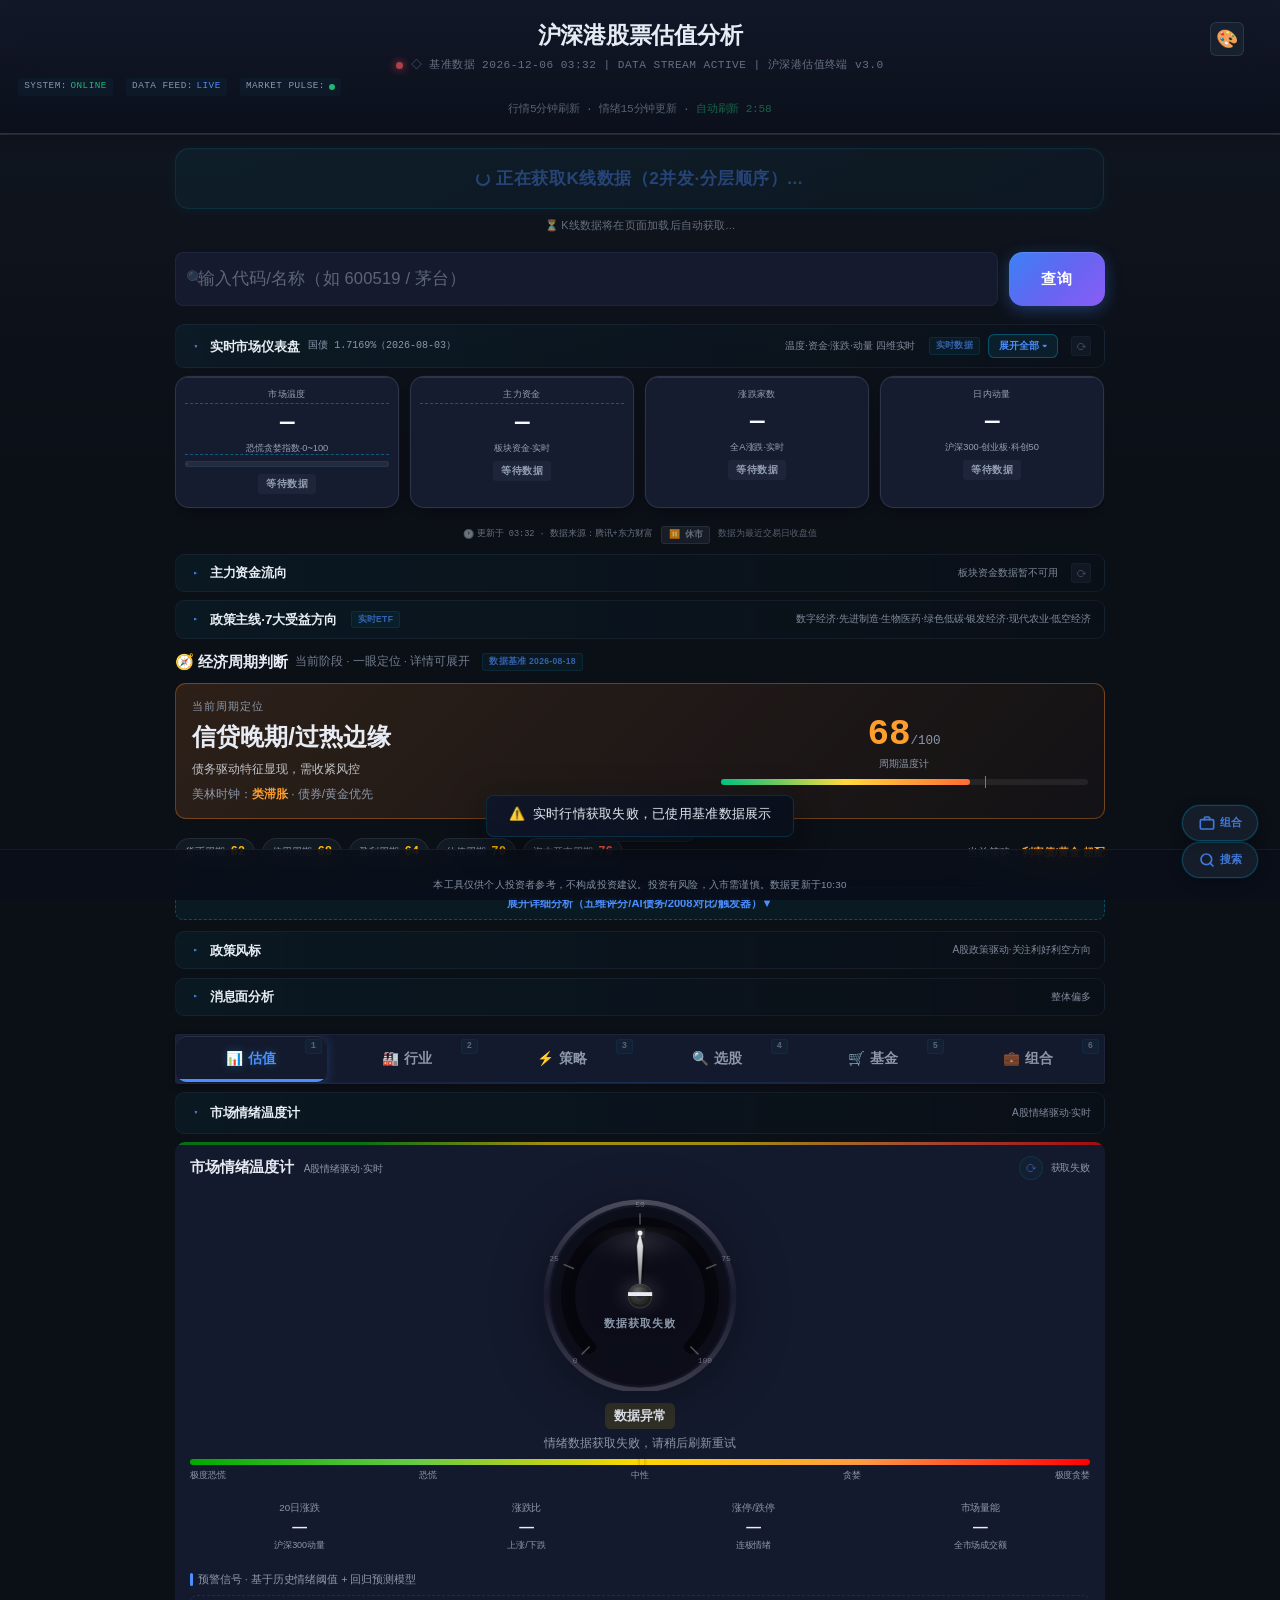
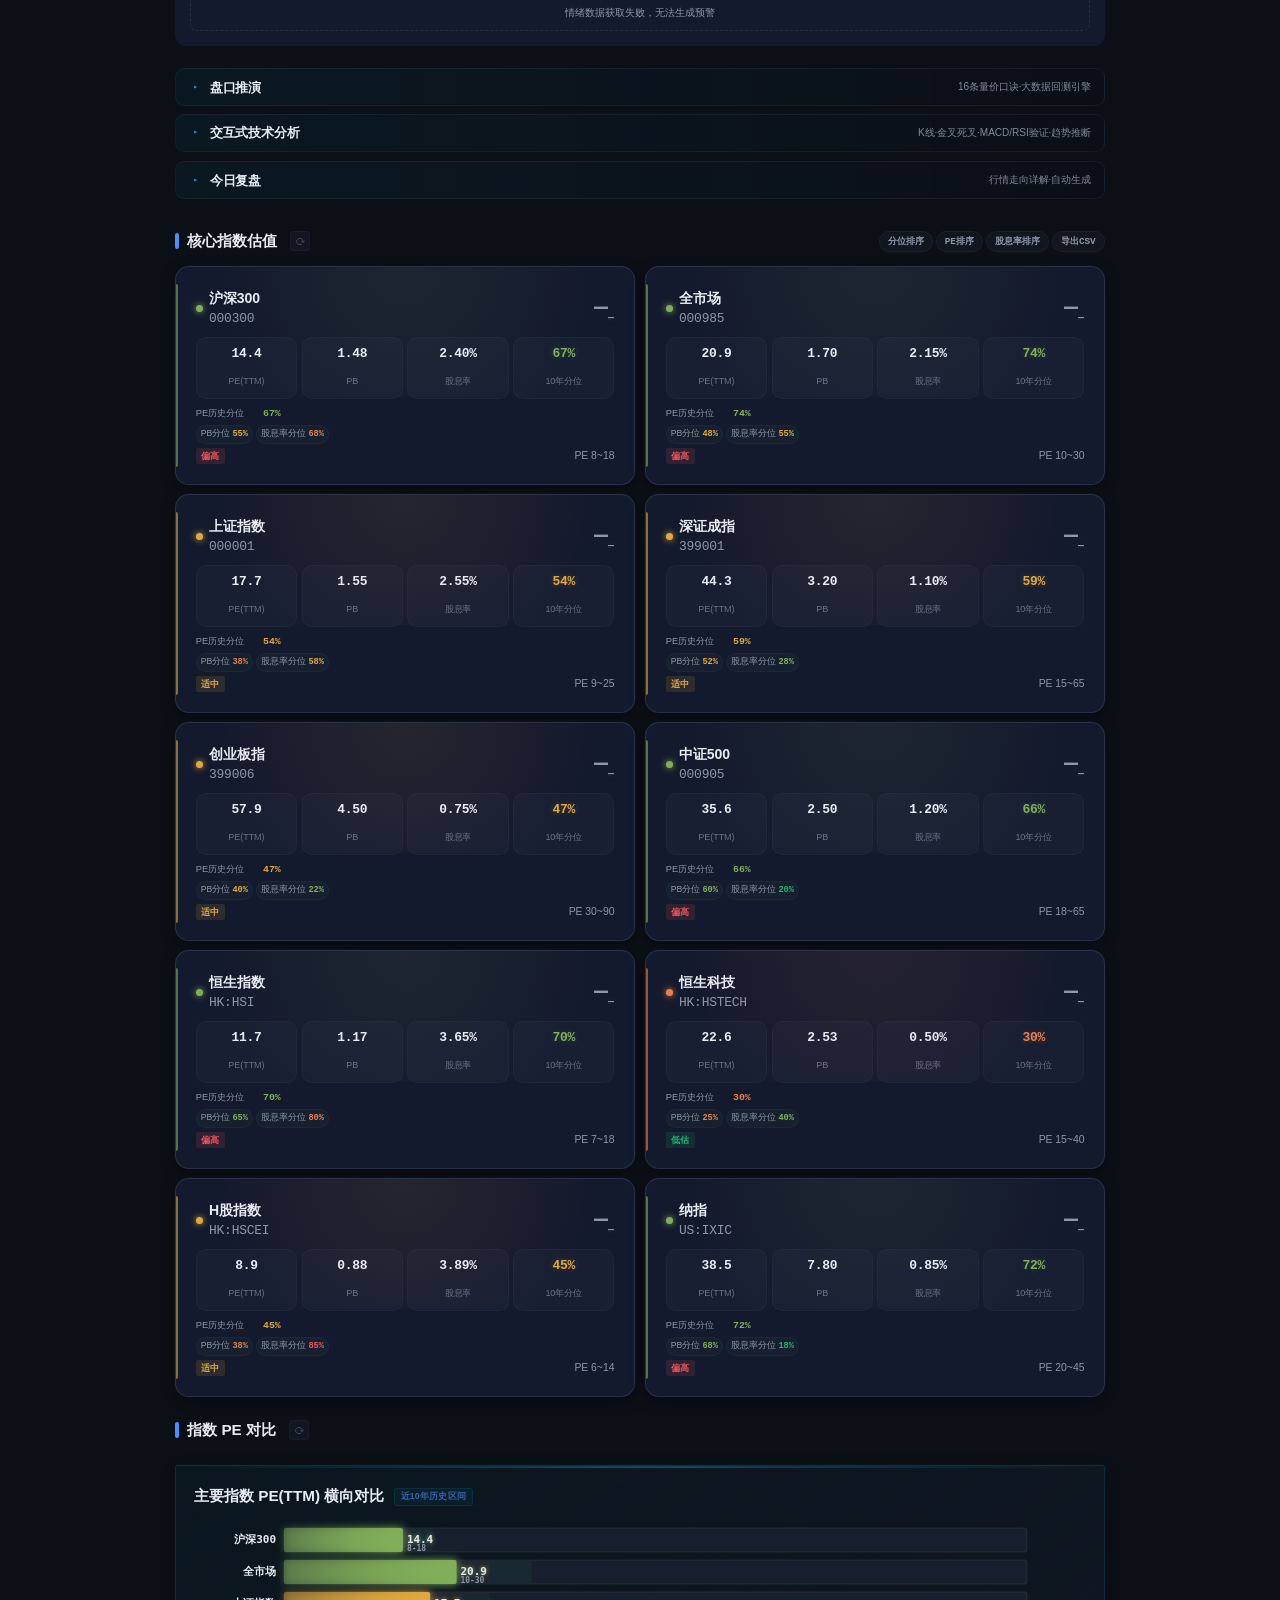
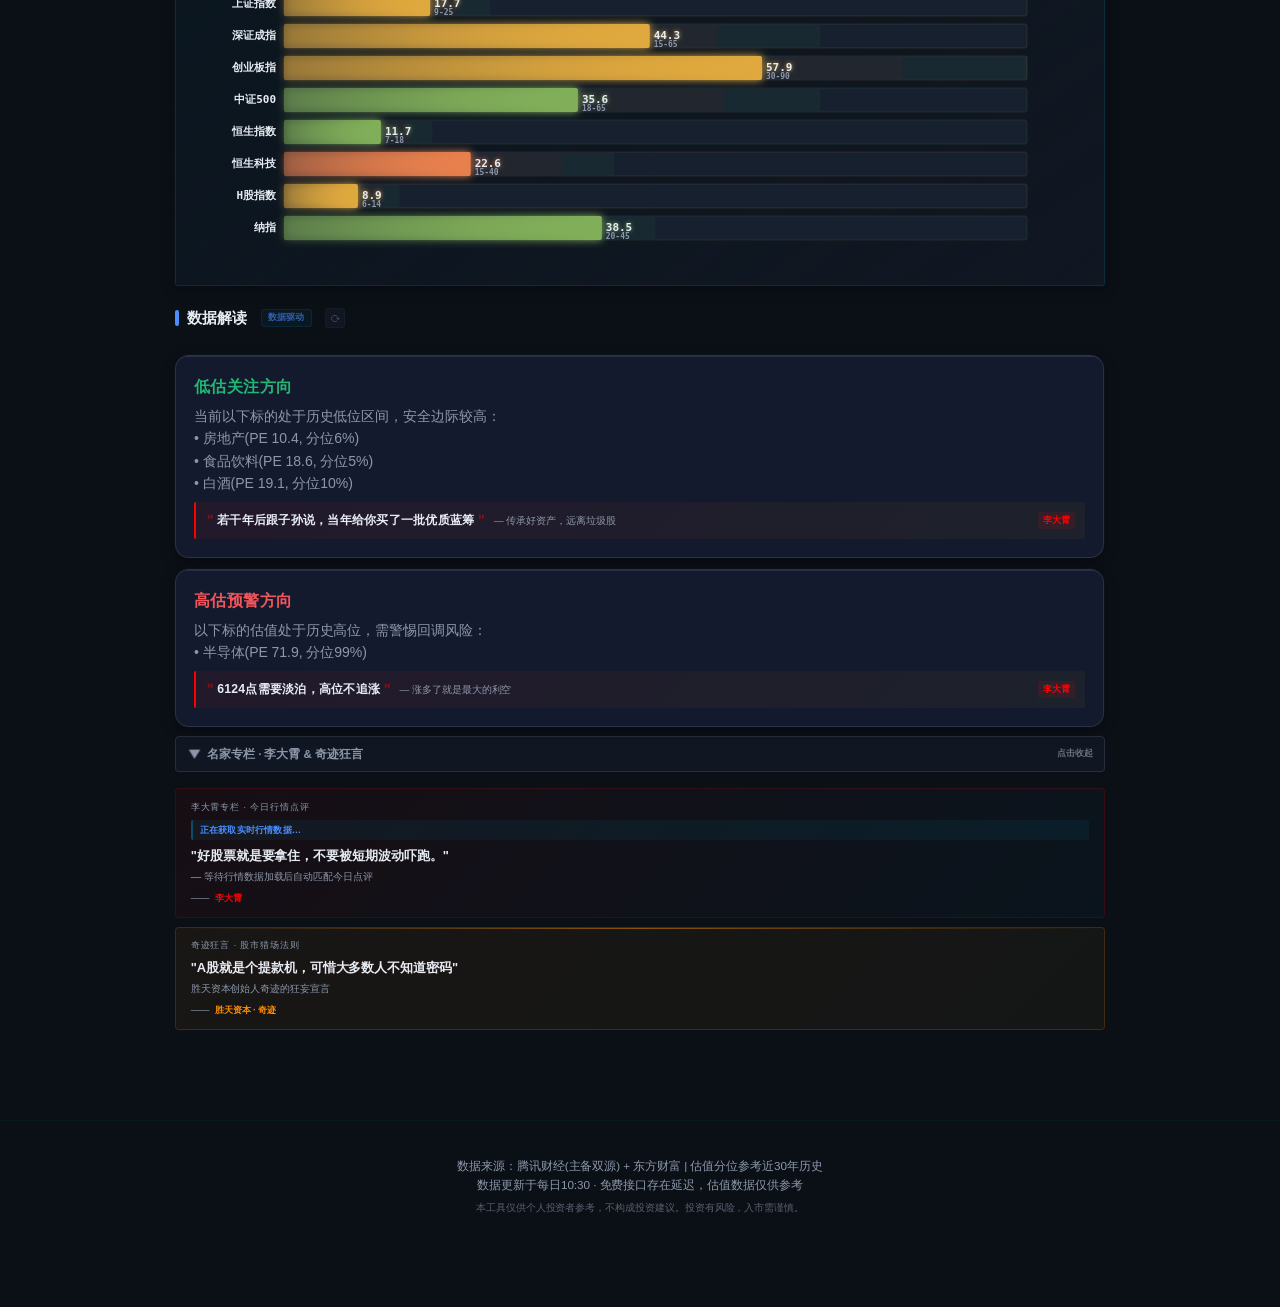
==== commit 37e3e989: "feat(race): 长跑上限放开到3000交易日 + 点击选手名弹出同类优质ETF推荐(美股做映射)" ====
--- a/index.html
+++ b/index.html
@@ -1117,7 +1117,7 @@
           <label>本金 A：<input type="number" id="racePrincipal" value="10000" min="0" step="1000"></label>
           <label>每交易日定投 B：<input type="number" id="raceInvest" value="100" min="0" step="10"></label>
           <label>短跑(交易日)：<input type="number" id="raceShortDays" value="60" min="20" max="500" step="10"></label>
-          <label>长跑(交易日)：<input type="number" id="raceLongDays" value="250" min="60" max="750" step="10"></label>
+          <label>长跑(交易日，最长3000)：<input type="number" id="raceLongDays" value="250" min="60" max="3000" step="10"></label>
           <button class="btn-analyze" id="raceStartBtn" onclick="RaceTrack.startRace()">🏇 开赛！</button>
         </div>
         <div class="race-progress" id="raceProgress"></div>
@@ -1372,6 +1372,6 @@
 <script defer src="js/fold.js?v=20260819a"></script>
 <script defer src="js/ui.js?v=20260824a"></script>
 <script defer src="js/app.js?v=20260819a"></script>
-<script src="js/race.js?v=20260824d"></script>
+<script src="js/race.js?v=20260824e"></script>
 </body>
 </html>
--- a/css/styles.css
+++ b/css/styles.css
@@ -13551,3 +13551,4 @@
   border: 1px solid rgba(108,92,231,0.35); font-size: 14px;
 }
 .race-note { font-size: 11px; color: var(--muted); opacity: 0.75; line-height: 1.5; }
+.race-rec-hint { font-size: 11px; opacity: 0.55; }
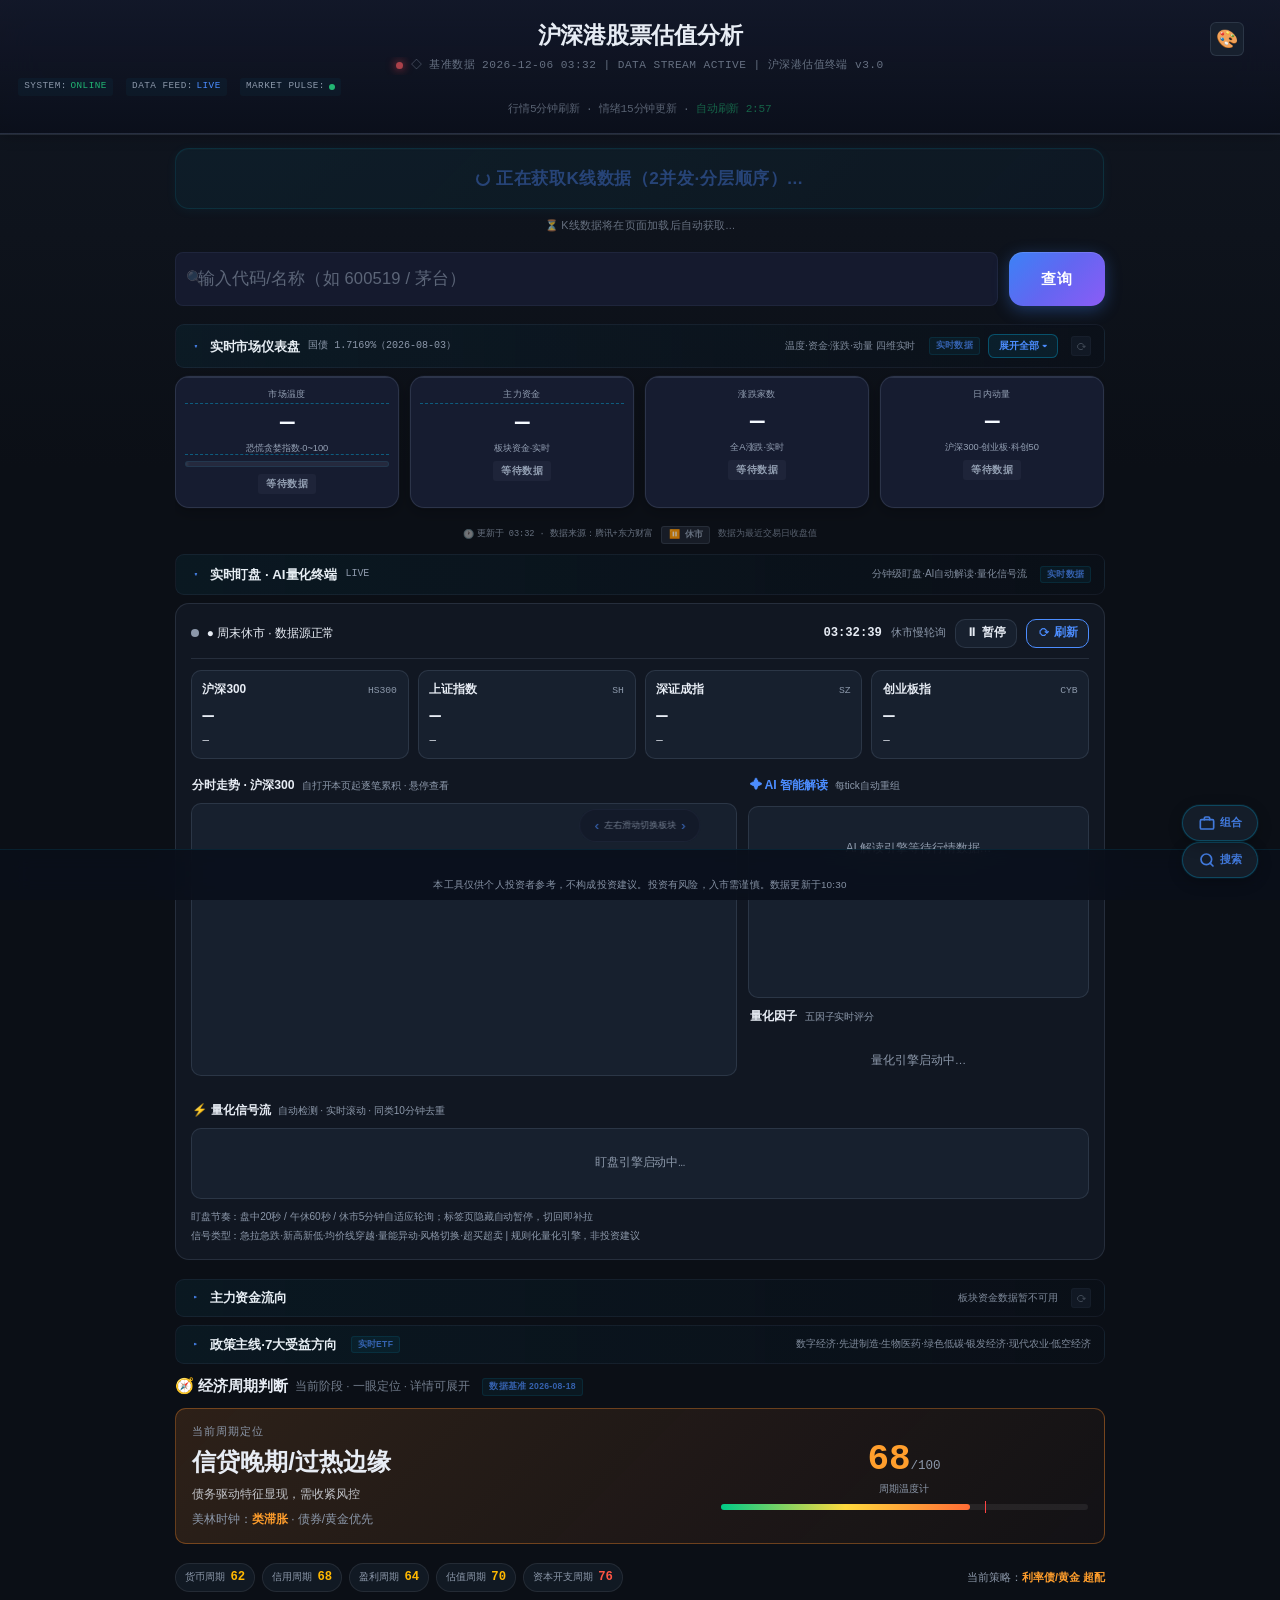
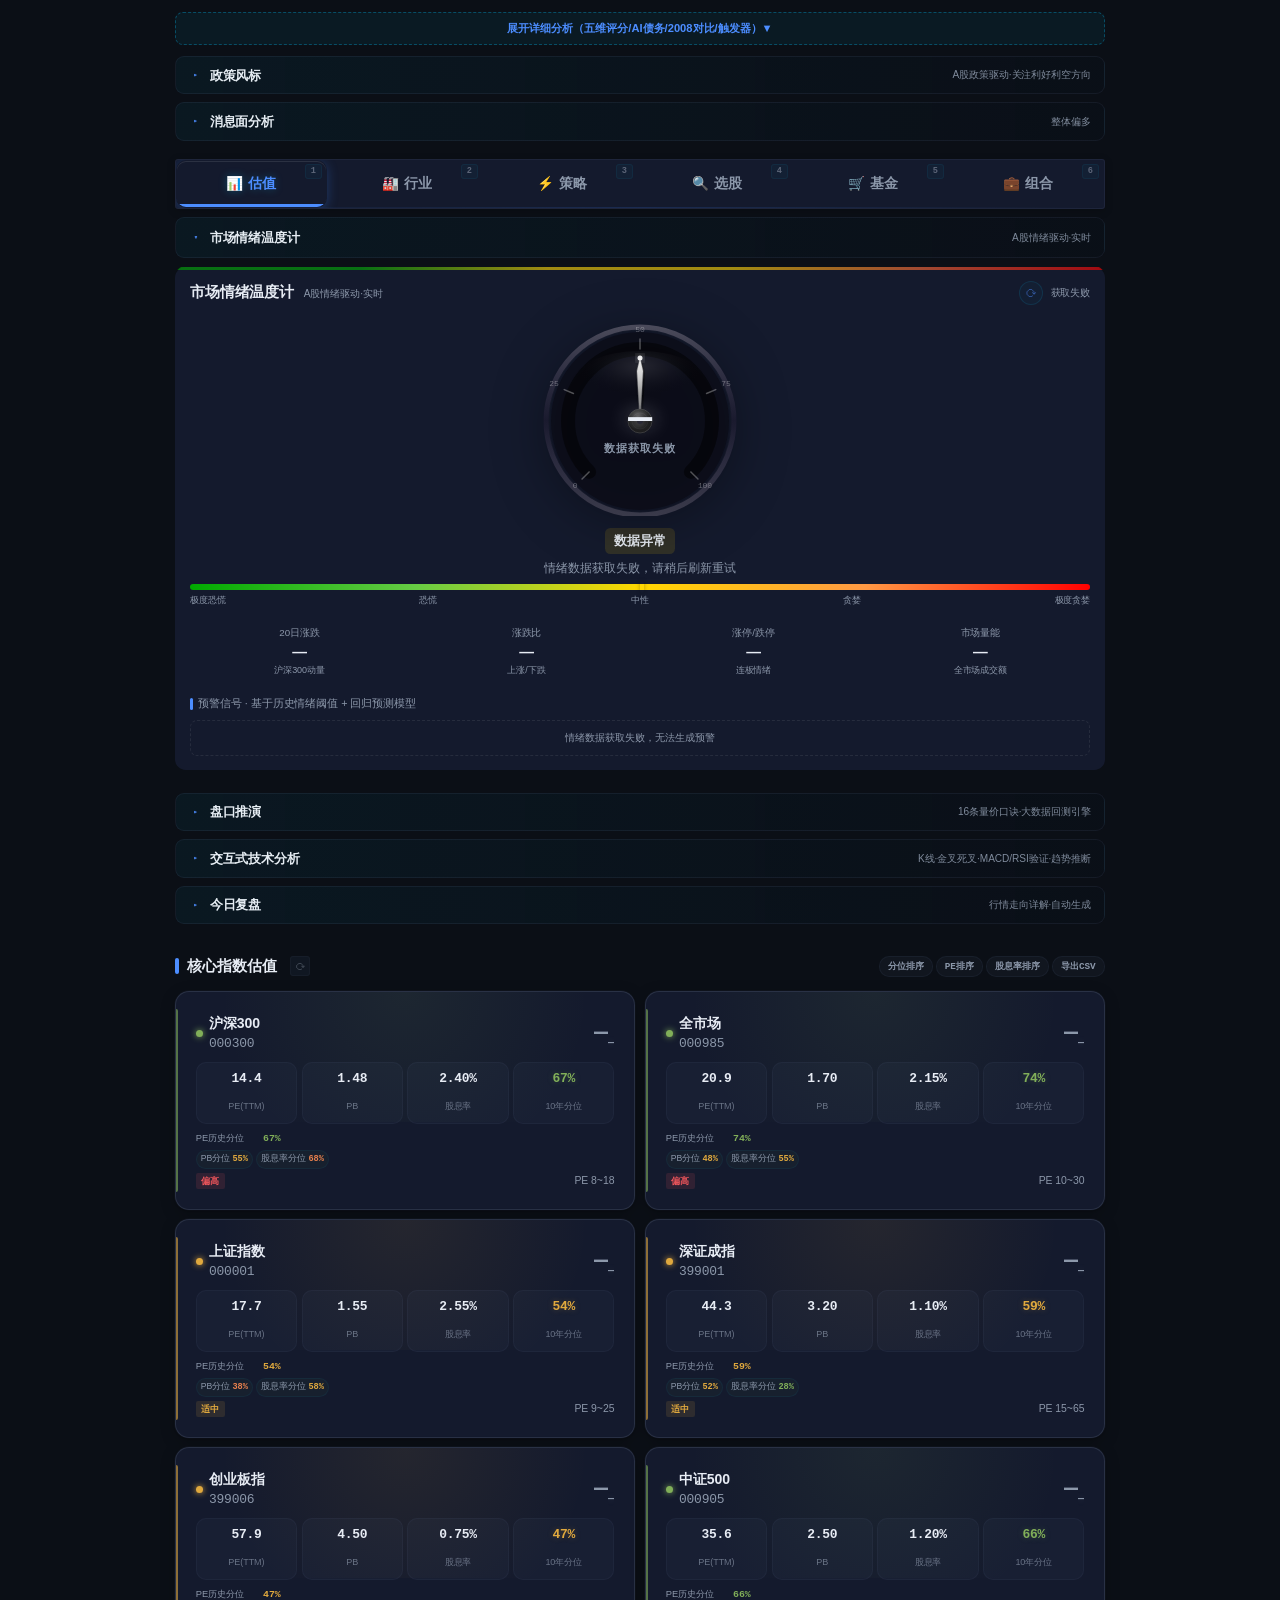
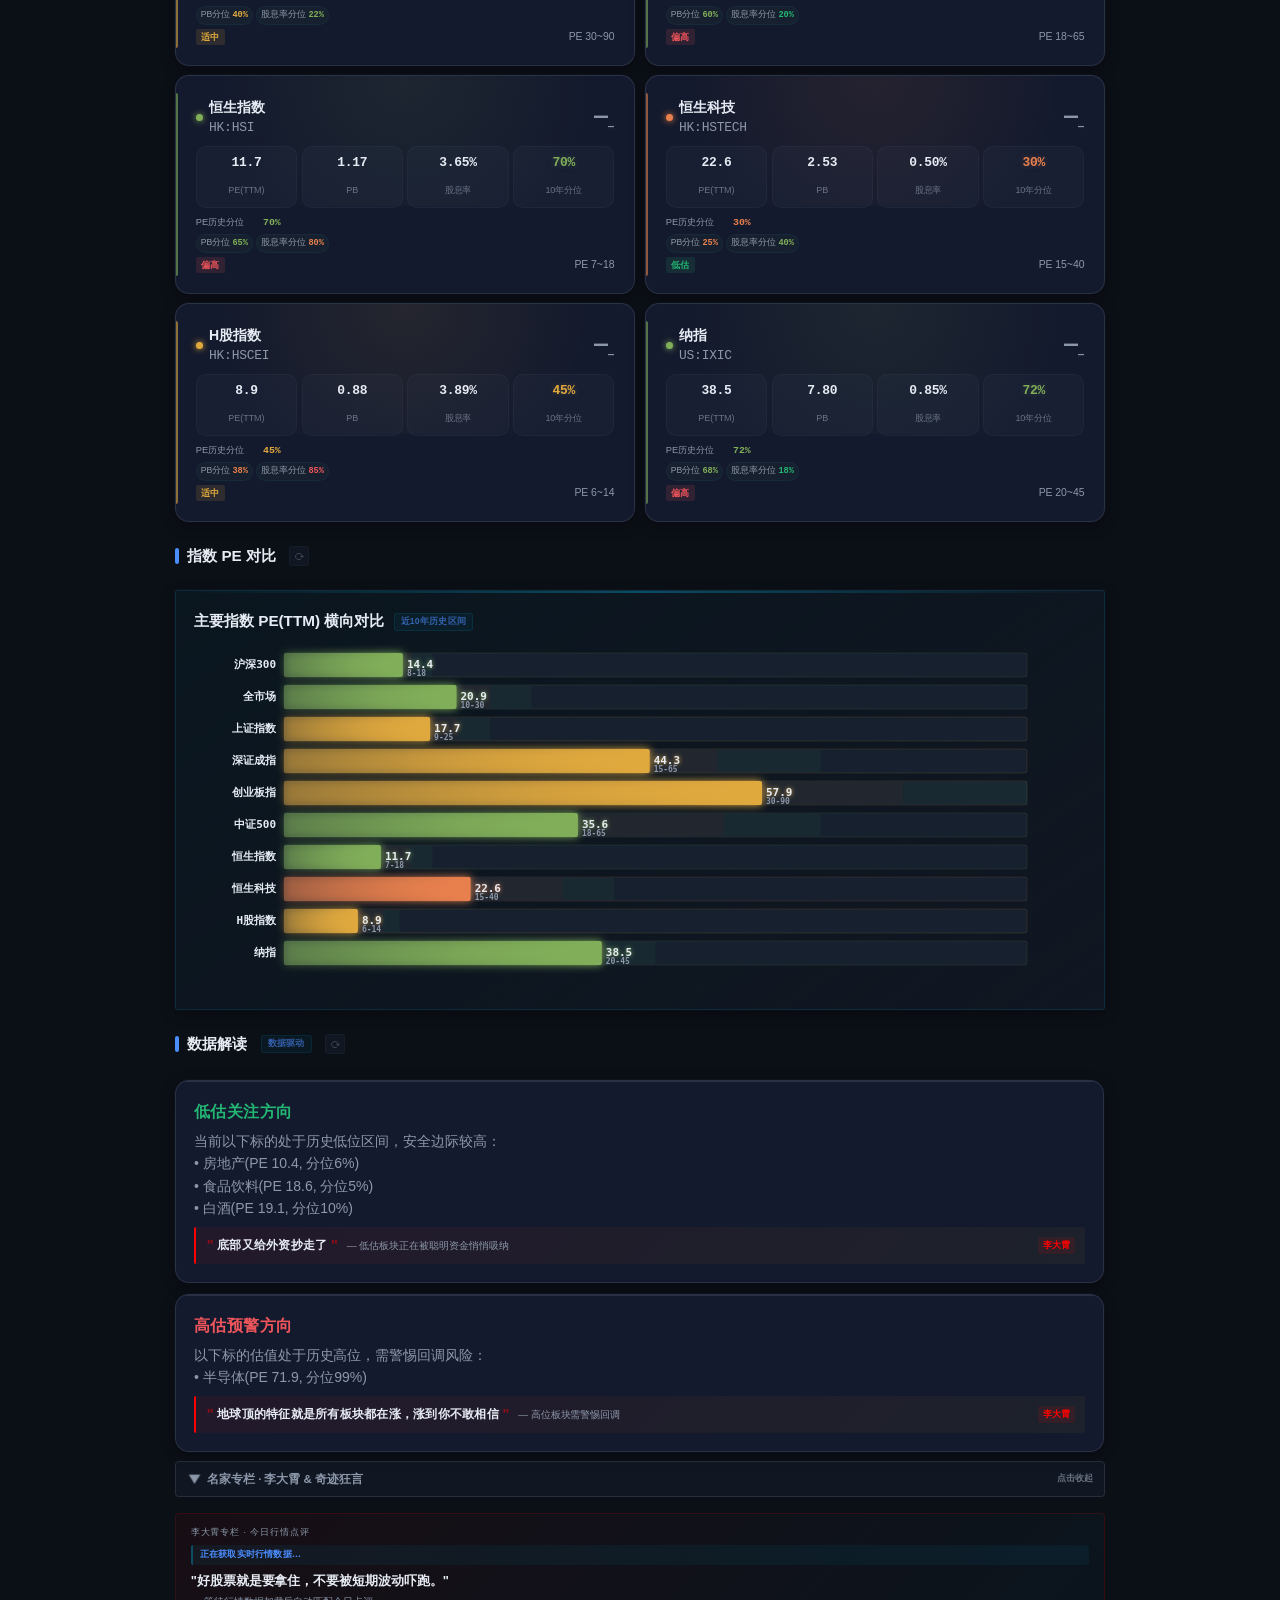
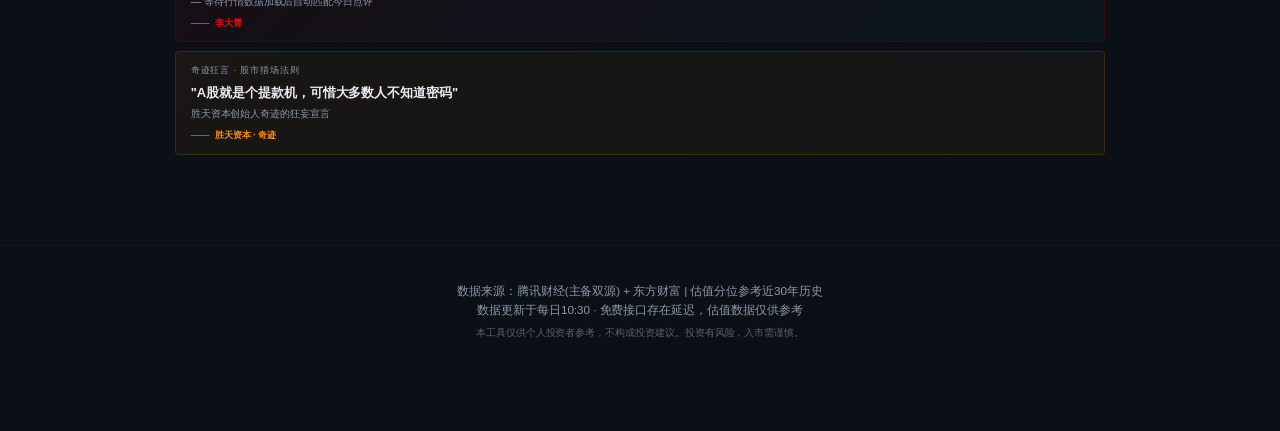
==== commit 3cadb170: "feat: 新增实时盯盘·AI量化终端（对标专业交易APP） - 实时看盘：四大指数自适应轮询（盘中20s/午休60s/休市5分钟），价格跳动红绿闪动+迷你分时走势SVG  - 分时主图：Canvas" ====
--- a/index.html
+++ b/index.html
@@ -51,7 +51,7 @@
 <link rel="preconnect" href="https://ifzq.gtimg.cn" crossorigin>
 <link rel="preconnect" href="https://web.ifzq.gtimg.cn" crossorigin>
 
-<link rel="stylesheet" href="css/styles.css?v=20260824c">
+<link rel="stylesheet" href="css/styles.css?v=20260827a">
 <link rel="stylesheet" href="css/fund.css?v=20260817c">
 
 </head>
@@ -186,6 +186,71 @@
   </div>
     </div></div><!-- /fold-inner /fold-body -->
   </div><!-- /foldDash -->
+
+  <!-- ==================== 实时盯盘 · AI 量化终端（分钟级轮询·自动分析·信号流，可折叠·默认展开） ==================== -->
+  <div class="fold-sec" id="foldRT" data-fold data-def="open" data-sub="分钟级盯盘·AI自动解读·量化信号流">
+    <div class="fold-head" onclick="FoldSys.toggle('foldRT')" role="button" tabindex="0" aria-expanded="true" title="点击展开/收起">
+      <span class="fold-arrow">▸</span>
+      <span class="fold-title">实时盯盘 · AI量化终端</span>
+      <span class="fold-mini" id="rtHeadMini">LIVE</span>
+      <span class="fold-sum">分钟级盯盘·AI自动解读·量化信号流</span>
+      <span class="data-driven-label">实时数据</span>
+    </div>
+    <div class="fold-body"><div class="fold-inner">
+    <div class="rt-panel" id="rtPanel">
+
+      <!-- 顶部状态条 -->
+      <div class="rt-status-bar">
+        <div class="rt-status-left">
+          <span class="rt-live-dot live" id="rtLiveDot"></span>
+          <span class="rt-status-text" id="rtStatus">● 正在连接行情…</span>
+        </div>
+        <div class="rt-status-right">
+          <span class="rt-clock" id="rtClock">--:--:--</span>
+          <span class="rt-next" id="rtNext"></span>
+          <button class="rt-btn" id="rtPauseBtn" title="暂停/恢复盯盘轮询">⏸ 暂停</button>
+          <button class="rt-btn rt-btn-primary" id="rtRefreshBtn" title="立即刷新行情">⟳ 刷新</button>
+        </div>
+      </div>
+
+      <!-- 四大指数实时卡 -->
+      <div class="rt-index-row" id="rtIndexRow">
+        <div class="rt-idx-card" id="rtIdx-sh000300"><div class="rt-idx-head"><span class="rt-idx-name">沪深300</span><span class="rt-idx-code">HS300</span></div><div class="rt-idx-price">—</div><div class="rt-idx-chg">—</div></div>
+        <div class="rt-idx-card" id="rtIdx-sh000001"><div class="rt-idx-head"><span class="rt-idx-name">上证指数</span><span class="rt-idx-code">SH</span></div><div class="rt-idx-price">—</div><div class="rt-idx-chg">—</div></div>
+        <div class="rt-idx-card" id="rtIdx-sz399001"><div class="rt-idx-head"><span class="rt-idx-name">深证成指</span><span class="rt-idx-code">SZ</span></div><div class="rt-idx-price">—</div><div class="rt-idx-chg">—</div></div>
+        <div class="rt-idx-card" id="rtIdx-sz399006"><div class="rt-idx-head"><span class="rt-idx-name">创业板指</span><span class="rt-idx-code">CYB</span></div><div class="rt-idx-price">—</div><div class="rt-idx-chg">—</div></div>
+      </div>
+
+      <!-- 主区：分时图 + AI解读 -->
+      <div class="rt-main">
+        <div class="rt-chart-col">
+          <div class="rt-col-title">分时走势 · 沪深300<span class="rt-col-sub">自打开本页起逐笔累积 · 悬停查看</span></div>
+          <div class="rt-chart-wrap">
+            <canvas id="rtChartCanvas" class="rt-canvas" aria-label="沪深300实时分时走势图"></canvas>
+          </div>
+          <div class="rt-chart-legend" id="rtChartLegend"></div>
+        </div>
+        <div class="rt-ai-col">
+          <div class="rt-col-title rt-ai-title">✦ AI 智能解读<span class="rt-col-sub">每tick自动重组</span></div>
+          <div class="rt-ai-text" id="rtAiText"><div class="rt-ai-wait">AI 解读引擎等待行情数据…</div></div>
+          <div class="rt-col-title">量化因子<span class="rt-col-sub">五因子实时评分</span></div>
+          <div class="rt-factors" id="rtFactors"><div class="rt-factor-empty">量化引擎启动中…</div></div>
+        </div>
+      </div>
+
+      <!-- 量化信号流 -->
+      <div class="rt-signal-section">
+        <div class="rt-col-title">⚡ 量化信号流<span class="rt-col-sub">自动检测 · 实时滚动 · 同类10分钟去重</span></div>
+        <div class="rt-signal-feed" id="rtSignalFeed"><div class="rt-sig-empty">盯盘引擎启动中…</div></div>
+      </div>
+
+      <div class="rt-foot-note">
+        <span>盯盘节奏：盘中20秒 / 午休60秒 / 休市5分钟自适应轮询；标签页隐藏自动暂停，切回即补拉</span>
+        <span>信号类型：急拉急跌·新高新低·均价线穿越·量能异动·风格切换·超买超卖 | 规则化量化引擎，非投资建议</span>
+      </div>
+    </div>
+    </div></div><!-- /fold-inner /fold-body -->
+  </div><!-- /foldRT -->
 
   <!-- 旧的核心指标总览（估值仪表盘）已移除，由上方高敏感度实时仪表盘替代 -->
 
@@ -1361,6 +1426,7 @@
 <script defer src="js/screener.js?v=20260819a"></script>
 <script defer src="js/pattern-analysis.js?v=20260824a"></script>
 <script defer src="js/ta-interactive.js?v=20260824a"></script>
+<script defer src="js/rt-watch.js?v=20260827a"></script>
 <script defer src="js/ftf-engine.js?v=20260818a"></script>
 <script defer src="js/stf-engine.js?v=20260818a"></script>
 <script defer src="js/bs-engine.js?v=20260819a"></script>
--- a/css/styles.css
+++ b/css/styles.css
@@ -13552,3 +13552,268 @@
 }
 .race-note { font-size: 11px; color: var(--muted); opacity: 0.75; line-height: 1.5; }
 .race-rec-hint { font-size: 11px; opacity: 0.55; }
+
+/* ============================================================
+   —— 47. 实时盯盘 · AI 量化终端（RT-Watch） ——
+   专业终端风格：状态条/指数卡/分时图/AI解读/量化因子/信号流
+   ============================================================ */
+.rt-panel {
+  background: var(--bg2);
+  border: 1px solid var(--rule);
+  border-radius: var(--radius);
+  padding: 0.8rem;
+  margin: 0.6rem 0;
+}
+
+/* ---- 顶部状态条 ---- */
+.rt-status-bar {
+  display: flex;
+  align-items: center;
+  justify-content: space-between;
+  flex-wrap: wrap;
+  gap: 0.4rem;
+  padding-bottom: 0.55rem;
+  border-bottom: 1px solid var(--rule);
+}
+.rt-status-left { display: flex; align-items: center; gap: 0.45rem; min-width: 0; }
+.rt-live-dot {
+  width: 8px; height: 8px; border-radius: 50%;
+  background: var(--muted);
+  flex-shrink: 0;
+}
+.rt-live-dot.live {
+  background: var(--neon-red);
+  box-shadow: 0 0 0 0 rgba(240,86,92,0.5);
+  animation: rtPulse 1.6s infinite;
+}
+.rt-live-dot.lunch { background: var(--accent2); animation: rtPulse 2.6s infinite; }
+.rt-live-dot.off { background: var(--muted); }
+@keyframes rtPulse {
+  0% { box-shadow: 0 0 0 0 rgba(240,86,92,0.45); }
+  70% { box-shadow: 0 0 0 7px rgba(240,86,92,0); }
+  100% { box-shadow: 0 0 0 0 rgba(240,86,92,0); }
+}
+.rt-status-text { font-size: 0.66rem; color: var(--ink); white-space: nowrap; overflow: hidden; text-overflow: ellipsis; }
+.rt-status-right { display: flex; align-items: center; gap: 0.5rem; flex-wrap: wrap; }
+.rt-clock { font-family: var(--font-mono); font-size: 0.68rem; color: var(--ink); font-weight: 700; }
+.rt-next { font-size: 0.6rem; color: var(--muted); font-family: var(--font-mono); min-width: 4.2em; text-align: right; }
+.rt-btn {
+  background: var(--bg3);
+  border: 1px solid var(--rule);
+  border-radius: var(--radius-sm);
+  color: var(--ink);
+  font-size: 0.66rem;
+  font-weight: 600;
+  padding: 0.32rem 0.6rem;
+  cursor: pointer;
+  white-space: nowrap;
+  transition: background 0.15s, border-color 0.15s;
+}
+.rt-btn:hover { background: var(--bg4); border-color: var(--accent); }
+.rt-btn-primary { border-color: var(--accent); color: var(--accent); }
+.rt-btn-primary:hover { background: var(--neon-cyan-bg); }
+.rt-btn.off { color: var(--muted); }
+
+/* ---- 四大指数实时卡 ---- */
+.rt-index-row {
+  display: grid;
+  grid-template-columns: repeat(4, 1fr);
+  gap: 0.5rem;
+  padding: 0.6rem 0;
+}
+.rt-idx-card {
+  background: var(--bg3);
+  border: 1px solid var(--rule);
+  border-radius: var(--radius-sm);
+  padding: 0.5rem 0.6rem;
+  min-width: 0;
+  transition: border-color 0.3s;
+}
+.rt-idx-card.up { border-left: 3px solid var(--neon-red); }
+.rt-idx-card.down { border-left: 3px solid var(--neon-green); }
+.rt-idx-card.flash-up { animation: rtFlashUp 0.7s ease; }
+.rt-idx-card.flash-down { animation: rtFlashDown 0.7s ease; }
+@keyframes rtFlashUp {
+  0% { background: rgba(240,86,92,0.28); }
+  100% { background: var(--bg3); }
+}
+@keyframes rtFlashDown {
+  0% { background: rgba(34,181,115,0.28); }
+  100% { background: var(--bg3); }
+}
+.rt-idx-head { display: flex; align-items: baseline; justify-content: space-between; gap: 0.3rem; }
+.rt-idx-name { font-size: 0.66rem; color: var(--ink); font-weight: 700; white-space: nowrap; }
+.rt-idx-code { font-size: 0.54rem; color: var(--muted); font-family: var(--font-mono); }
+.rt-idx-price {
+  font-size: 1.05rem;
+  font-weight: 800;
+  font-family: var(--font-mono);
+  margin-top: 0.12rem;
+}
+.rt-idx-card.up .rt-idx-price { color: var(--neon-red); }
+.rt-idx-card.down .rt-idx-price { color: var(--neon-green); }
+.rt-idx-chg {
+  font-size: 0.6rem;
+  font-family: var(--font-mono);
+  margin-top: 0.05rem;
+  white-space: nowrap;
+}
+.rt-idx-card.up .rt-idx-chg { color: var(--neon-red); }
+.rt-idx-card.down .rt-idx-chg { color: var(--neon-green); }
+.rt-idx-spark { margin-top: 0.25rem; height: 22px; overflow: hidden; }
+.rt-spark-empty { font-size: 0.56rem; color: var(--muted); }
+
+/* ---- 主区：分时图 + AI解读 双栏 ---- */
+.rt-main {
+  display: grid;
+  grid-template-columns: minmax(0, 1.6fr) minmax(240px, 1fr);
+  gap: 0.6rem;
+}
+.rt-col-title {
+  font-size: 0.68rem;
+  font-weight: 700;
+  color: var(--ink);
+  padding: 0.35rem 0.1rem 0.4rem;
+  display: flex;
+  align-items: baseline;
+  gap: 0.4rem;
+  flex-wrap: wrap;
+}
+.rt-col-sub { font-size: 0.56rem; color: var(--muted); font-weight: 400; }
+.rt-chart-wrap { background: var(--bg3); border: 1px solid var(--rule); border-radius: var(--radius-sm); padding: 0.3rem; }
+.rt-canvas { display: block; width: 100%; height: 260px; cursor: crosshair; }
+.rt-chart-legend {
+  display: flex;
+  flex-wrap: wrap;
+  gap: 0.25rem 0.8rem;
+  font-size: 0.6rem;
+  color: var(--muted);
+  padding: 0.35rem 0.2rem 0.1rem;
+  font-family: var(--font-mono);
+}
+.rt-chart-legend b { color: var(--ink); font-weight: 600; }
+.rt-lg { display: inline-flex; align-items: center; gap: 0.25rem; }
+.rt-lg i { width: 10px; height: 2px; display: inline-block; border-radius: 1px; }
+.rt-lg-price { background: var(--neon-red); }
+.rt-lg-avg { background: var(--accent2); }
+.rt-lg-base { background: transparent; border-top: 1px dashed var(--accent2); height: 0; }
+
+/* ---- AI 解读 ---- */
+.rt-ai-col { display: flex; flex-direction: column; gap: 0.15rem; min-width: 0; }
+.rt-ai-title { color: var(--accent); }
+.rt-ai-text {
+  background: var(--bg3);
+  border: 1px solid var(--rule);
+  border-radius: var(--radius-sm);
+  padding: 0.6rem 0.7rem;
+  flex: 1;
+  min-height: 150px;
+}
+.rt-ai-wait { color: var(--muted); font-size: 0.66rem; padding: 1.2rem 0; text-align: center; }
+.rt-ai-line { font-size: 0.7rem; line-height: 1.75; color: var(--ink); }
+.rt-ai-risk {
+  margin-top: 0.45rem;
+  font-size: 0.64rem;
+  line-height: 1.6;
+  color: var(--accent2);
+  background: var(--neon-yellow-bg);
+  border-left: 3px solid var(--accent2);
+  border-radius: var(--radius-sm);
+  padding: 0.35rem 0.5rem;
+}
+.rt-ai-action {
+  margin-top: 0.45rem;
+  font-size: 0.68rem;
+  font-weight: 700;
+  color: var(--accent);
+}
+.rt-ai-meta { margin-top: 0.4rem; font-size: 0.56rem; color: var(--muted); font-family: var(--font-mono); }
+
+/* ---- 量化因子 ---- */
+.rt-factors { display: flex; flex-direction: column; gap: 0.3rem; }
+.rt-factor-empty, .rt-score-empty { color: var(--muted); font-size: 0.64rem; text-align: center; padding: 0.8rem 0; }
+.rt-score { display: flex; align-items: baseline; gap: 0.2rem; }
+.rt-score-num { font-size: 1.6rem; font-weight: 800; font-family: var(--font-mono); line-height: 1; }
+.rt-score-unit { font-size: 0.6rem; color: var(--muted); }
+.rt-score-label { font-size: 0.66rem; font-weight: 700; margin-bottom: 0.3rem; }
+.rt-score.bull .rt-score-num, .rt-score-label.bull { color: var(--neon-red); }
+.rt-score.bear .rt-score-num, .rt-score-label.bear { color: var(--neon-green); }
+.rt-score.flat .rt-score-num, .rt-score-label.flat { color: var(--neon-flat); }
+.rt-factor {
+  display: grid;
+  grid-template-columns: 2.6em 1fr 2.2em minmax(0, 1fr);
+  align-items: center;
+  gap: 0.45rem;
+  font-size: 0.62rem;
+}
+.rt-factor-k { color: var(--ink); font-weight: 600; }
+.rt-factor-bar {
+  height: 4px;
+  background: var(--bg4);
+  border-radius: 2px;
+  overflow: hidden;
+}
+.rt-factor-bar i { display: block; height: 100%; border-radius: 2px; transition: width 0.5s ease; }
+.rt-factor-bar i.bull { background: var(--neon-red); }
+.rt-factor-bar i.bear { background: var(--neon-green); }
+.rt-factor-bar i.flat { background: var(--neon-flat); }
+.rt-factor-v { color: var(--ink); font-family: var(--font-mono); text-align: right; }
+.rt-factor-d { color: var(--muted); font-size: 0.56rem; white-space: nowrap; overflow: hidden; text-overflow: ellipsis; }
+
+/* ---- 量化信号流 ---- */
+.rt-signal-section { margin-top: 0.6rem; }
+.rt-signal-feed {
+  background: var(--bg3);
+  border: 1px solid var(--rule);
+  border-radius: var(--radius-sm);
+  max-height: 220px;
+  overflow-y: auto;
+  font-family: var(--font-mono);
+}
+.rt-sig {
+  display: flex;
+  align-items: baseline;
+  gap: 0.5rem;
+  padding: 0.4rem 0.6rem;
+  border-bottom: 1px solid var(--rule);
+  font-size: 0.64rem;
+  line-height: 1.5;
+}
+.rt-sig:last-child { border-bottom: none; }
+.rt-sig:hover { background: var(--bg4); }
+.rt-sig-time { color: var(--muted); font-size: 0.58rem; flex-shrink: 0; }
+.rt-sig-ico { flex-shrink: 0; }
+.rt-sig-text { color: var(--ink); min-width: 0; flex: 1; }
+.rt-sig.bull .rt-sig-text { color: var(--neon-red); }
+.rt-sig.bear .rt-sig-text { color: var(--neon-green); }
+.rt-sig-star { color: var(--accent2); font-size: 0.54rem; flex-shrink: 0; letter-spacing: -1px; }
+.rt-sig-empty { color: var(--muted); font-size: 0.64rem; text-align: center; padding: 1.4rem 0.6rem; }
+
+.rt-foot-note {
+  display: flex;
+  flex-direction: column;
+  gap: 0.2rem;
+  font-size: 0.56rem;
+  color: var(--muted);
+  padding-top: 0.55rem;
+  line-height: 1.6;
+}
+
+/* ---- 主题适配 ---- */
+[data-theme="light"] .rt-flash-up { animation-name: rtFlashUpL; }
+[data-theme="light"] .rt-flash-down { animation-name: rtFlashDownL; }
+@keyframes rtFlashUpL { 0% { background: rgba(220,60,70,0.18); } 100% { background: var(--bg3); } }
+@keyframes rtFlashDownL { 0% { background: rgba(30,150,90,0.18); } 100% { background: var(--bg3); } }
+
+/* ---- 响应式 ---- */
+@media (max-width: 900px) {
+  .rt-main { grid-template-columns: 1fr; }
+  .rt-canvas { height: 220px; }
+}
+@media (max-width: 640px) {
+  .rt-index-row { grid-template-columns: repeat(2, 1fr); }
+  .rt-idx-spark { display: none; }
+  .rt-status-right { width: 100%; justify-content: flex-end; }
+  .rt-next { min-width: 0; }
+  .rt-canvas { height: 200px; }
+}
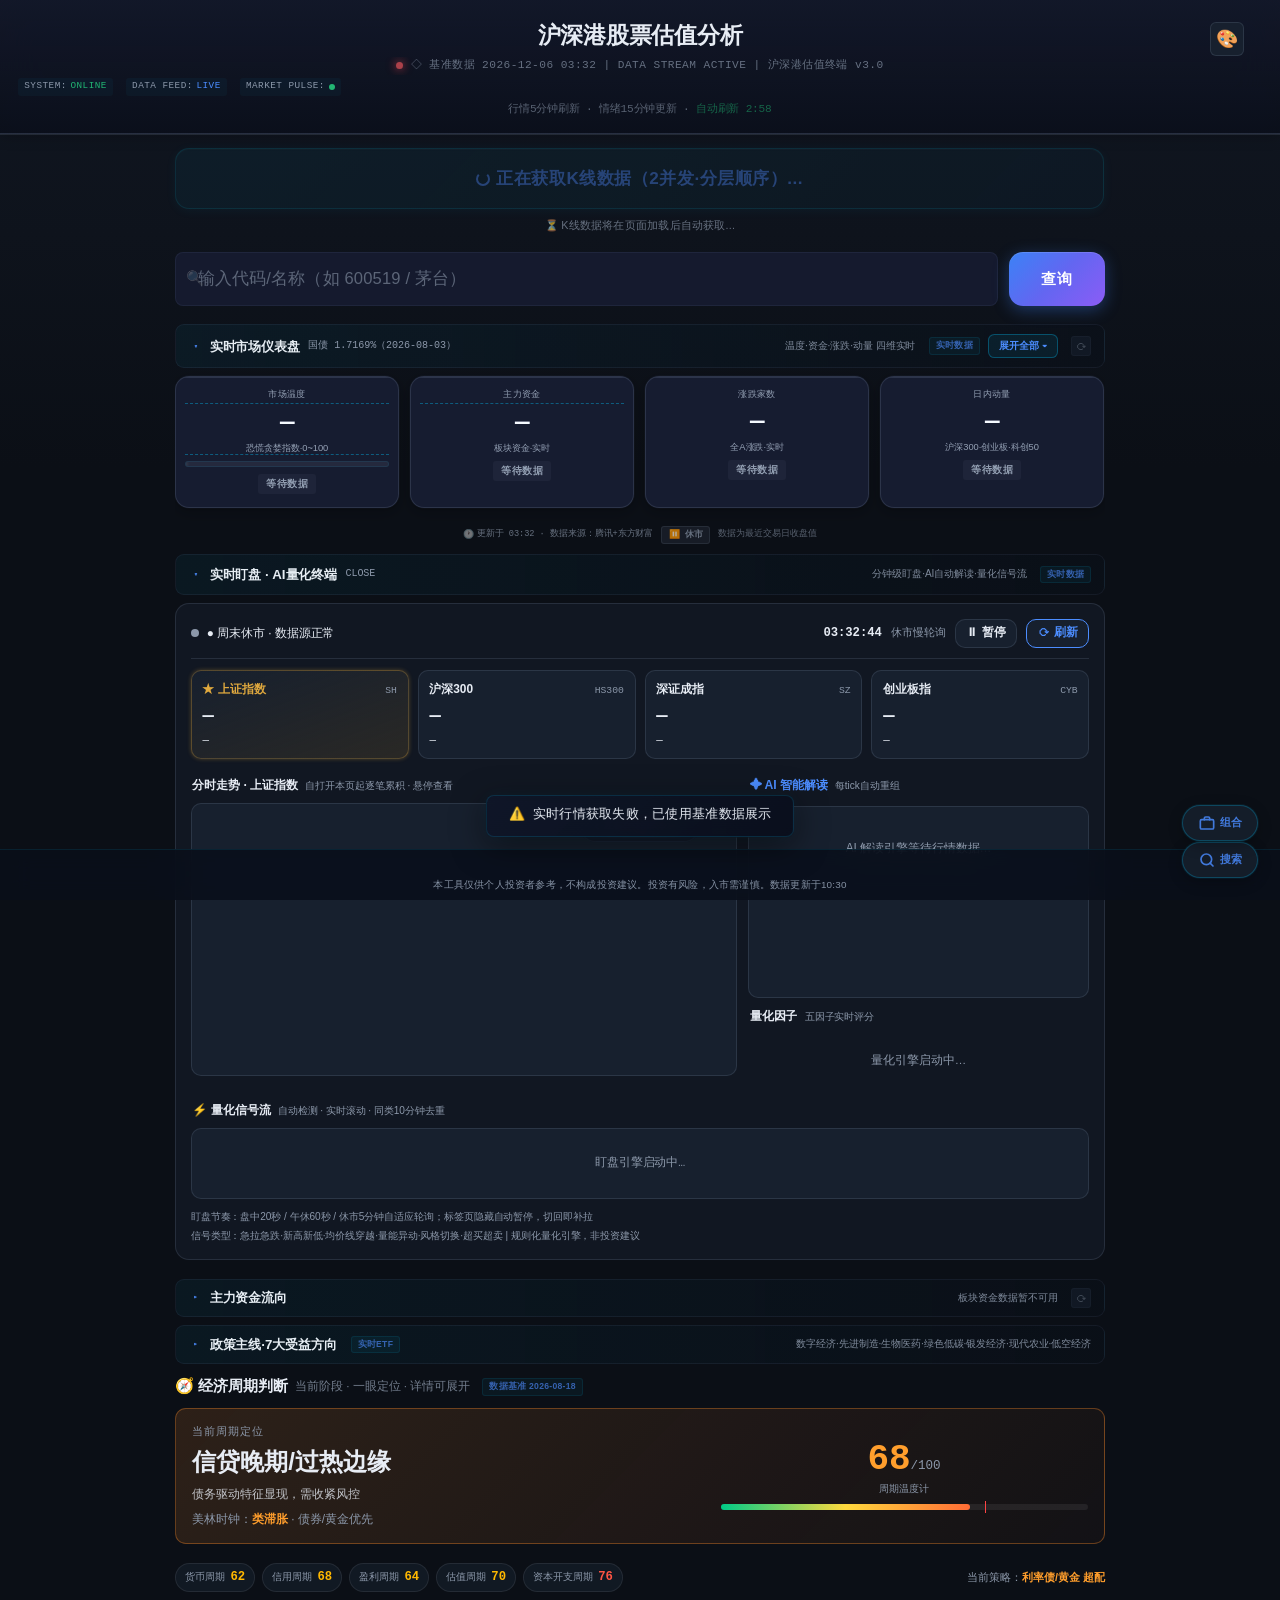
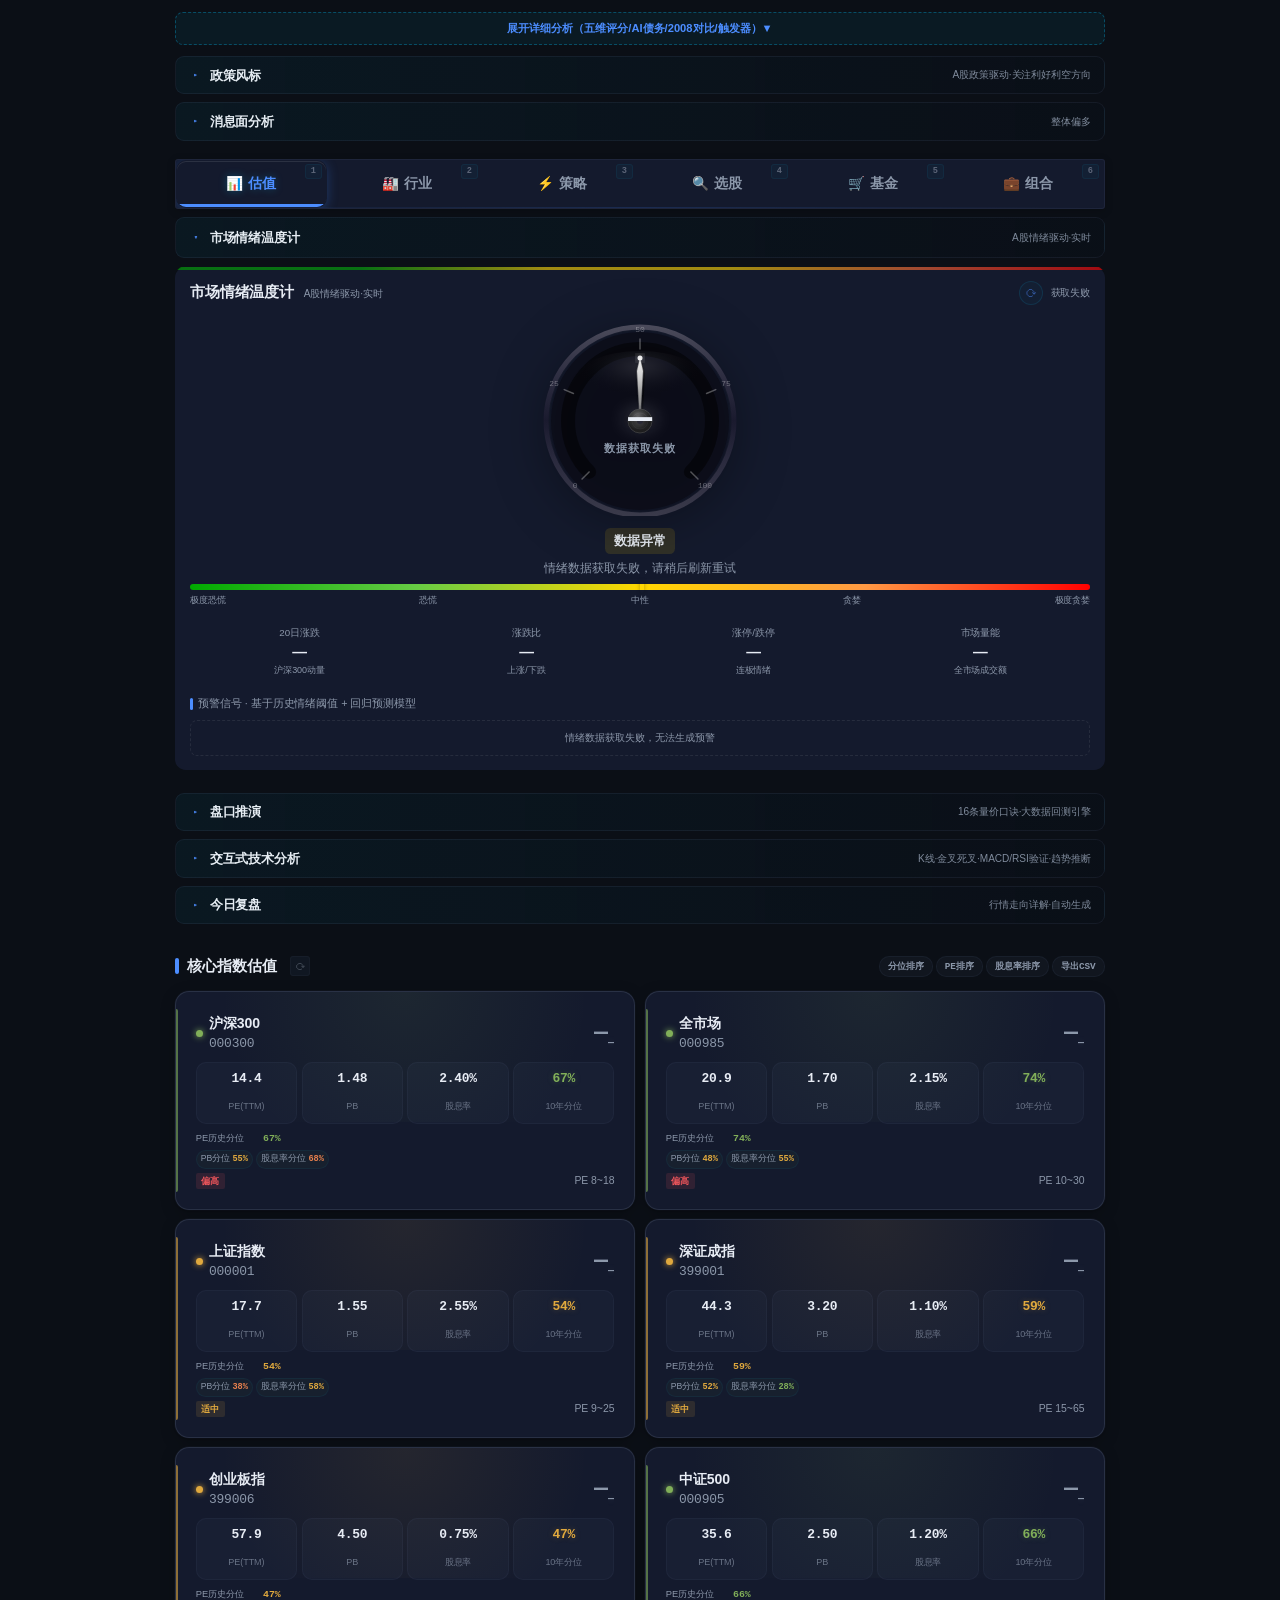
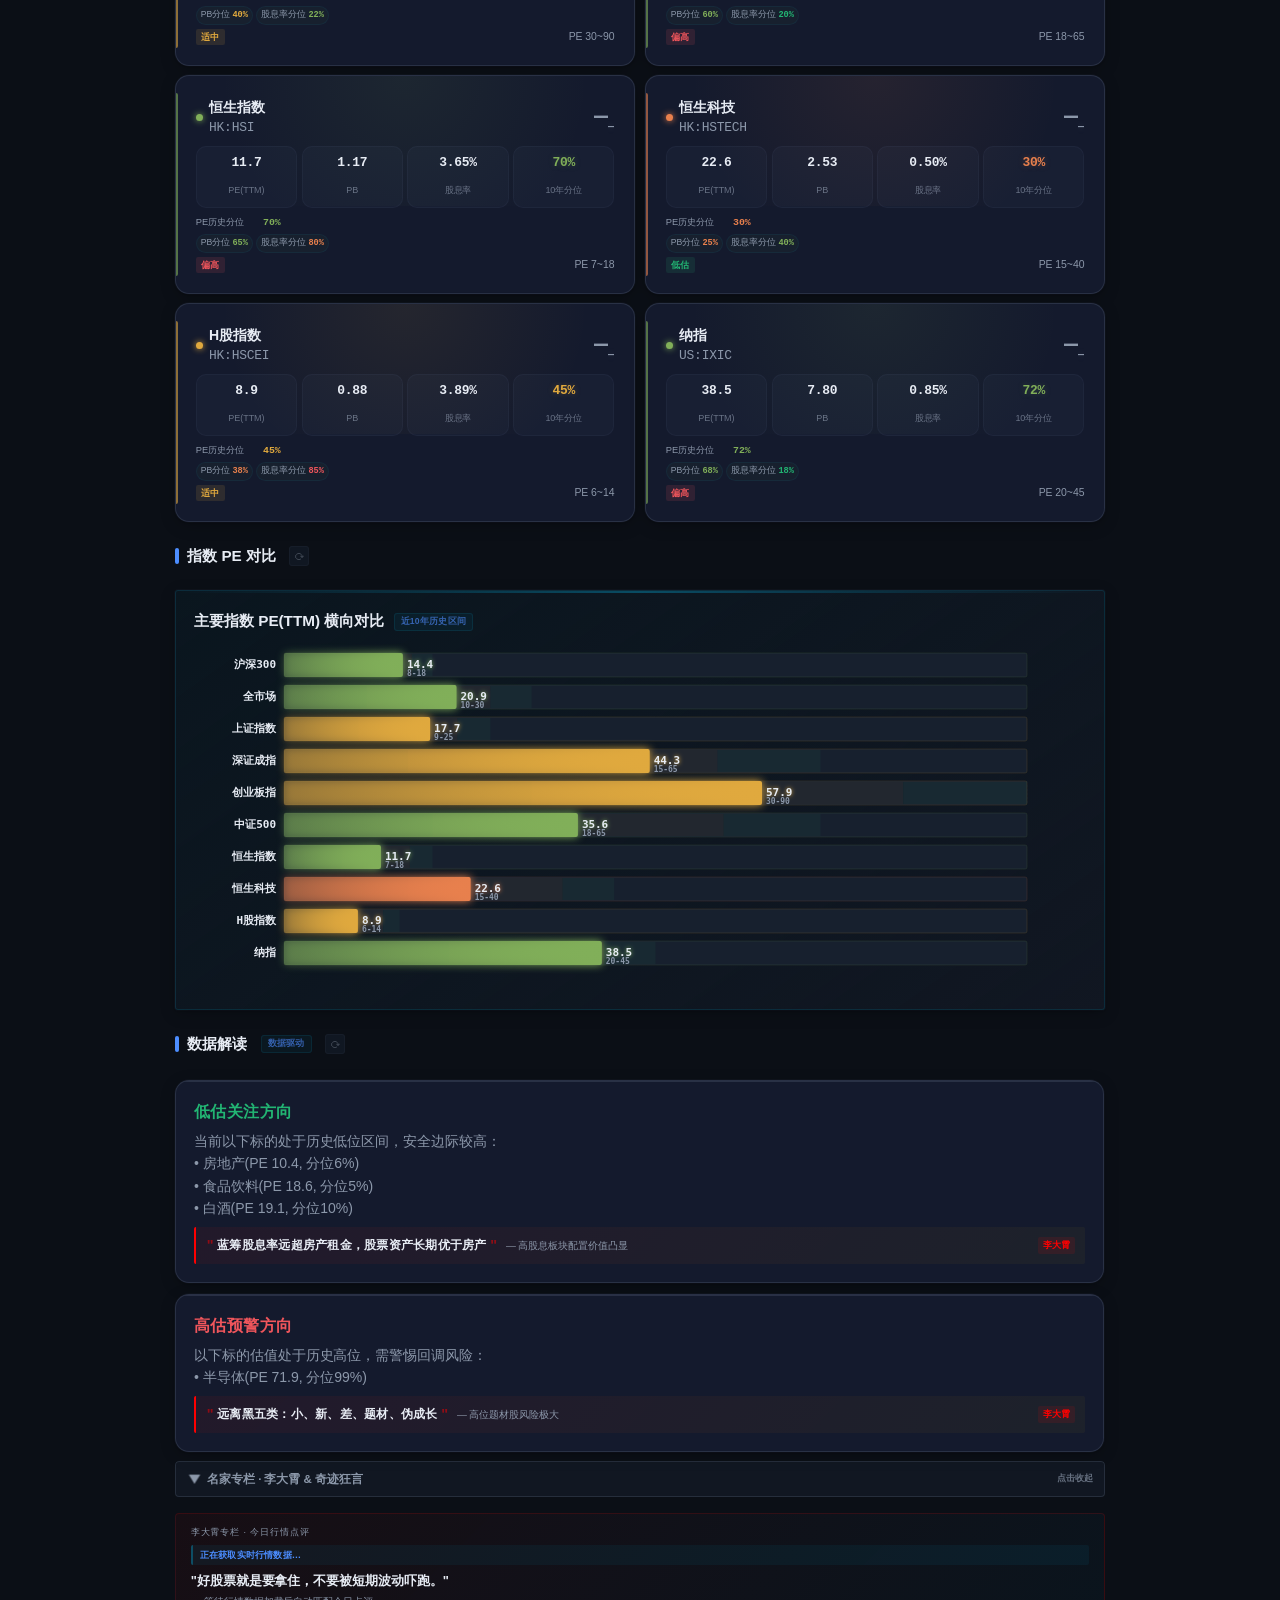
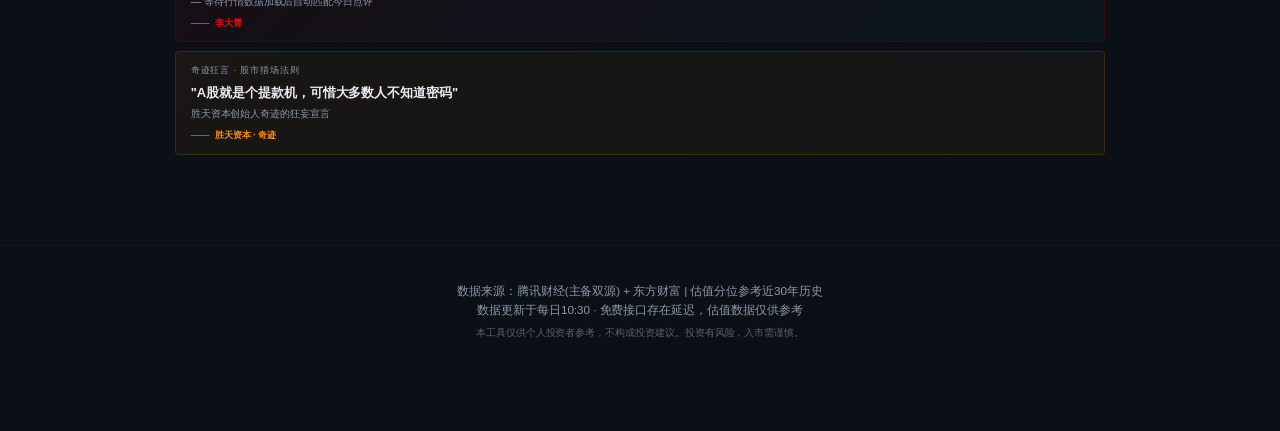
==== commit 841012a3: "feat: 实时盯盘v2——上证指数为主指数 + 修复6处Bug + 12项优化 主指数切换（用户需求）:  - MAIN_CODE 沪深300→上证指数，指数卡上证排首位（金色描边高亮+★标记）  " ====
--- a/index.html
+++ b/index.html
@@ -51,7 +51,7 @@
 <link rel="preconnect" href="https://ifzq.gtimg.cn" crossorigin>
 <link rel="preconnect" href="https://web.ifzq.gtimg.cn" crossorigin>
 
-<link rel="stylesheet" href="css/styles.css?v=20260827a">
+<link rel="stylesheet" href="css/styles.css?v=20260827b">
 <link rel="stylesheet" href="css/fund.css?v=20260817c">
 
 </head>
@@ -213,10 +213,10 @@
         </div>
       </div>
 
-      <!-- 四大指数实时卡 -->
+      <!-- 四大指数实时卡（上证指数为权重主指数，排首位） -->
       <div class="rt-index-row" id="rtIndexRow">
+        <div class="rt-idx-card main" id="rtIdx-sh000001"><div class="rt-idx-head"><span class="rt-idx-name">★ 上证指数</span><span class="rt-idx-code">SH</span></div><div class="rt-idx-price">—</div><div class="rt-idx-chg">—</div></div>
         <div class="rt-idx-card" id="rtIdx-sh000300"><div class="rt-idx-head"><span class="rt-idx-name">沪深300</span><span class="rt-idx-code">HS300</span></div><div class="rt-idx-price">—</div><div class="rt-idx-chg">—</div></div>
-        <div class="rt-idx-card" id="rtIdx-sh000001"><div class="rt-idx-head"><span class="rt-idx-name">上证指数</span><span class="rt-idx-code">SH</span></div><div class="rt-idx-price">—</div><div class="rt-idx-chg">—</div></div>
         <div class="rt-idx-card" id="rtIdx-sz399001"><div class="rt-idx-head"><span class="rt-idx-name">深证成指</span><span class="rt-idx-code">SZ</span></div><div class="rt-idx-price">—</div><div class="rt-idx-chg">—</div></div>
         <div class="rt-idx-card" id="rtIdx-sz399006"><div class="rt-idx-head"><span class="rt-idx-name">创业板指</span><span class="rt-idx-code">CYB</span></div><div class="rt-idx-price">—</div><div class="rt-idx-chg">—</div></div>
       </div>
@@ -224,9 +224,9 @@
       <!-- 主区：分时图 + AI解读 -->
       <div class="rt-main">
         <div class="rt-chart-col">
-          <div class="rt-col-title">分时走势 · 沪深300<span class="rt-col-sub">自打开本页起逐笔累积 · 悬停查看</span></div>
+          <div class="rt-col-title">分时走势 · 上证指数<span class="rt-col-sub">自打开本页起逐笔累积 · 悬停查看</span></div>
           <div class="rt-chart-wrap">
-            <canvas id="rtChartCanvas" class="rt-canvas" aria-label="沪深300实时分时走势图"></canvas>
+            <canvas id="rtChartCanvas" class="rt-canvas" aria-label="上证指数实时分时走势图"></canvas>
           </div>
           <div class="rt-chart-legend" id="rtChartLegend"></div>
         </div>
@@ -1426,7 +1426,7 @@
 <script defer src="js/screener.js?v=20260819a"></script>
 <script defer src="js/pattern-analysis.js?v=20260824a"></script>
 <script defer src="js/ta-interactive.js?v=20260824a"></script>
-<script defer src="js/rt-watch.js?v=20260827a"></script>
+<script defer src="js/rt-watch.js?v=20260827b"></script>
 <script defer src="js/ftf-engine.js?v=20260818a"></script>
 <script defer src="js/stf-engine.js?v=20260818a"></script>
 <script defer src="js/bs-engine.js?v=20260819a"></script>
--- a/css/styles.css
+++ b/css/styles.css
@@ -13631,6 +13631,13 @@
 }
 .rt-idx-card.up { border-left: 3px solid var(--neon-red); }
 .rt-idx-card.down { border-left: 3px solid var(--neon-green); }
+/* 主指数（上证）高亮：金色描边 + 微光底 */
+.rt-idx-card.main {
+  border: 1px solid var(--highlight-gold-border);
+  background: linear-gradient(160deg, var(--bg3), var(--neon-yellow-bg));
+  box-shadow: var(--highlight-gold-glow);
+}
+.rt-idx-card.main .rt-idx-name { color: var(--accent2); }
 .rt-idx-card.flash-up { animation: rtFlashUp 0.7s ease; }
 .rt-idx-card.flash-down { animation: rtFlashDown 0.7s ease; }
 @keyframes rtFlashUp {
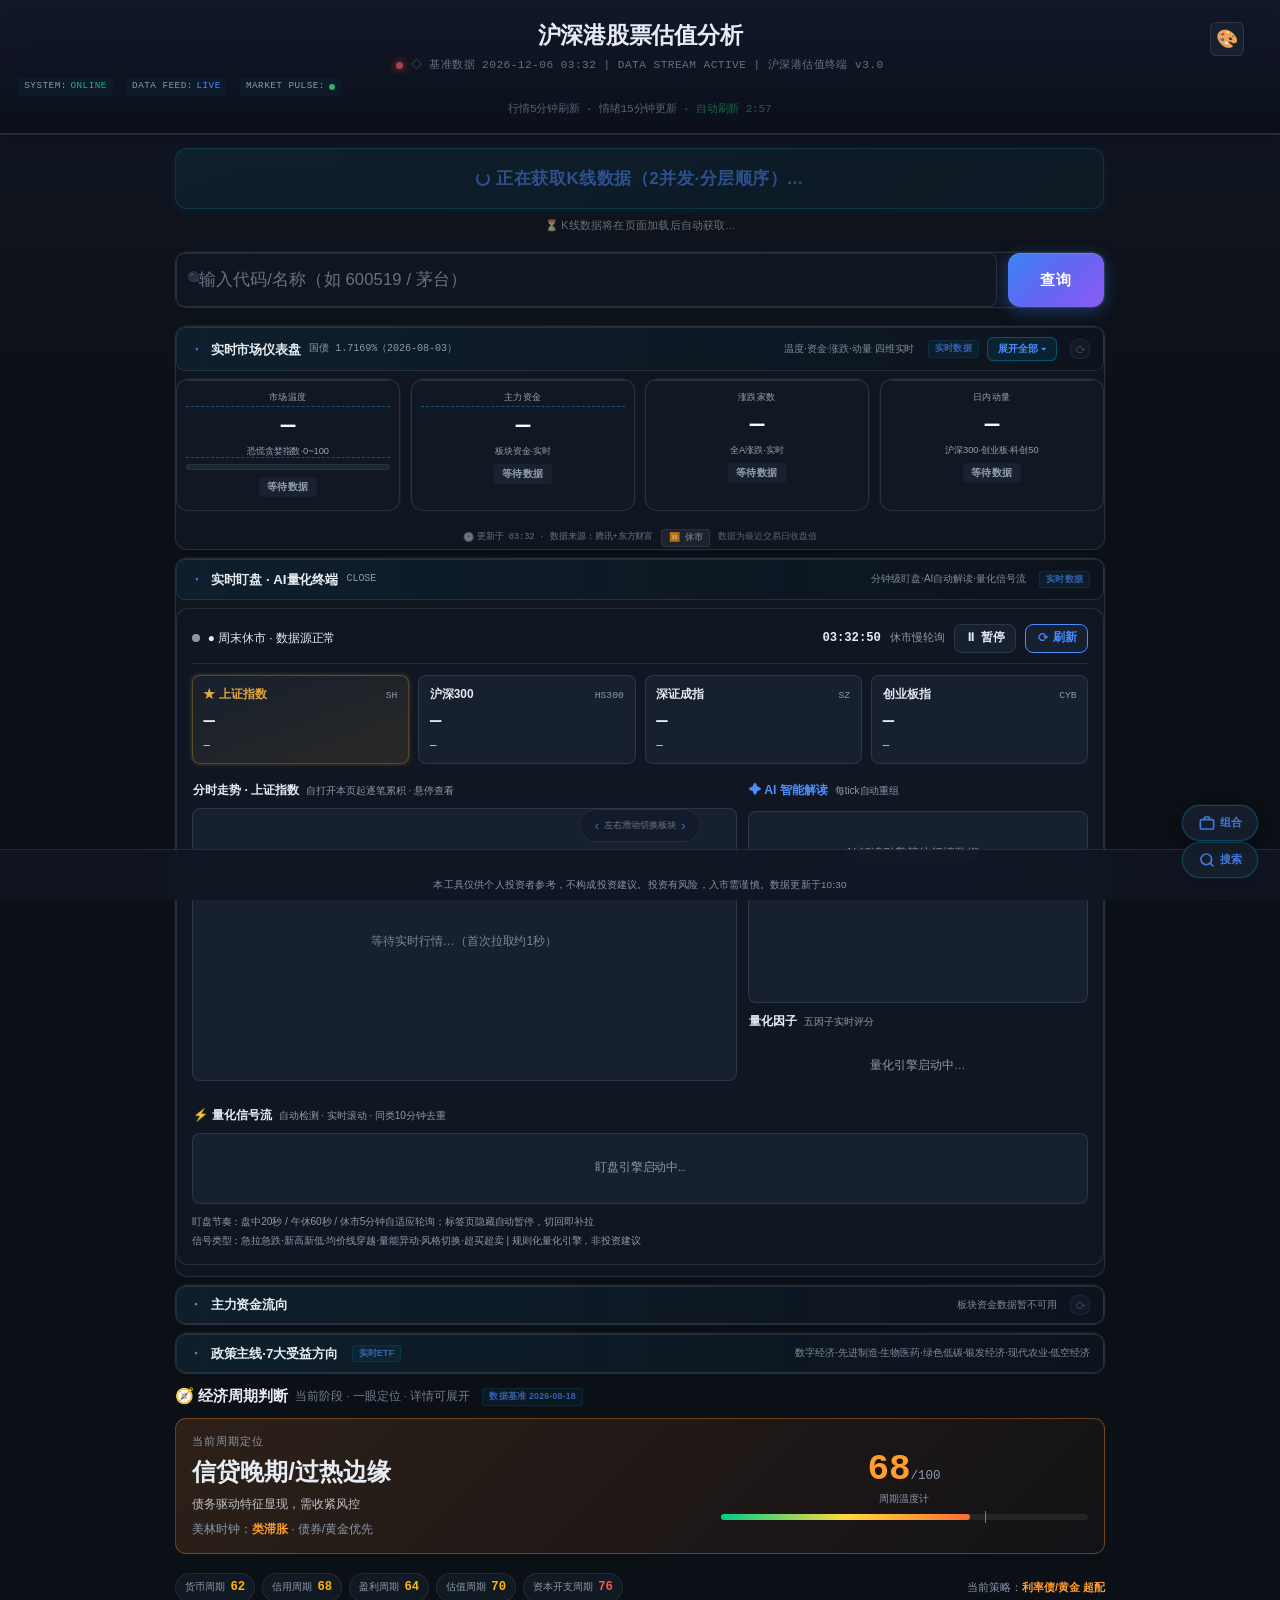
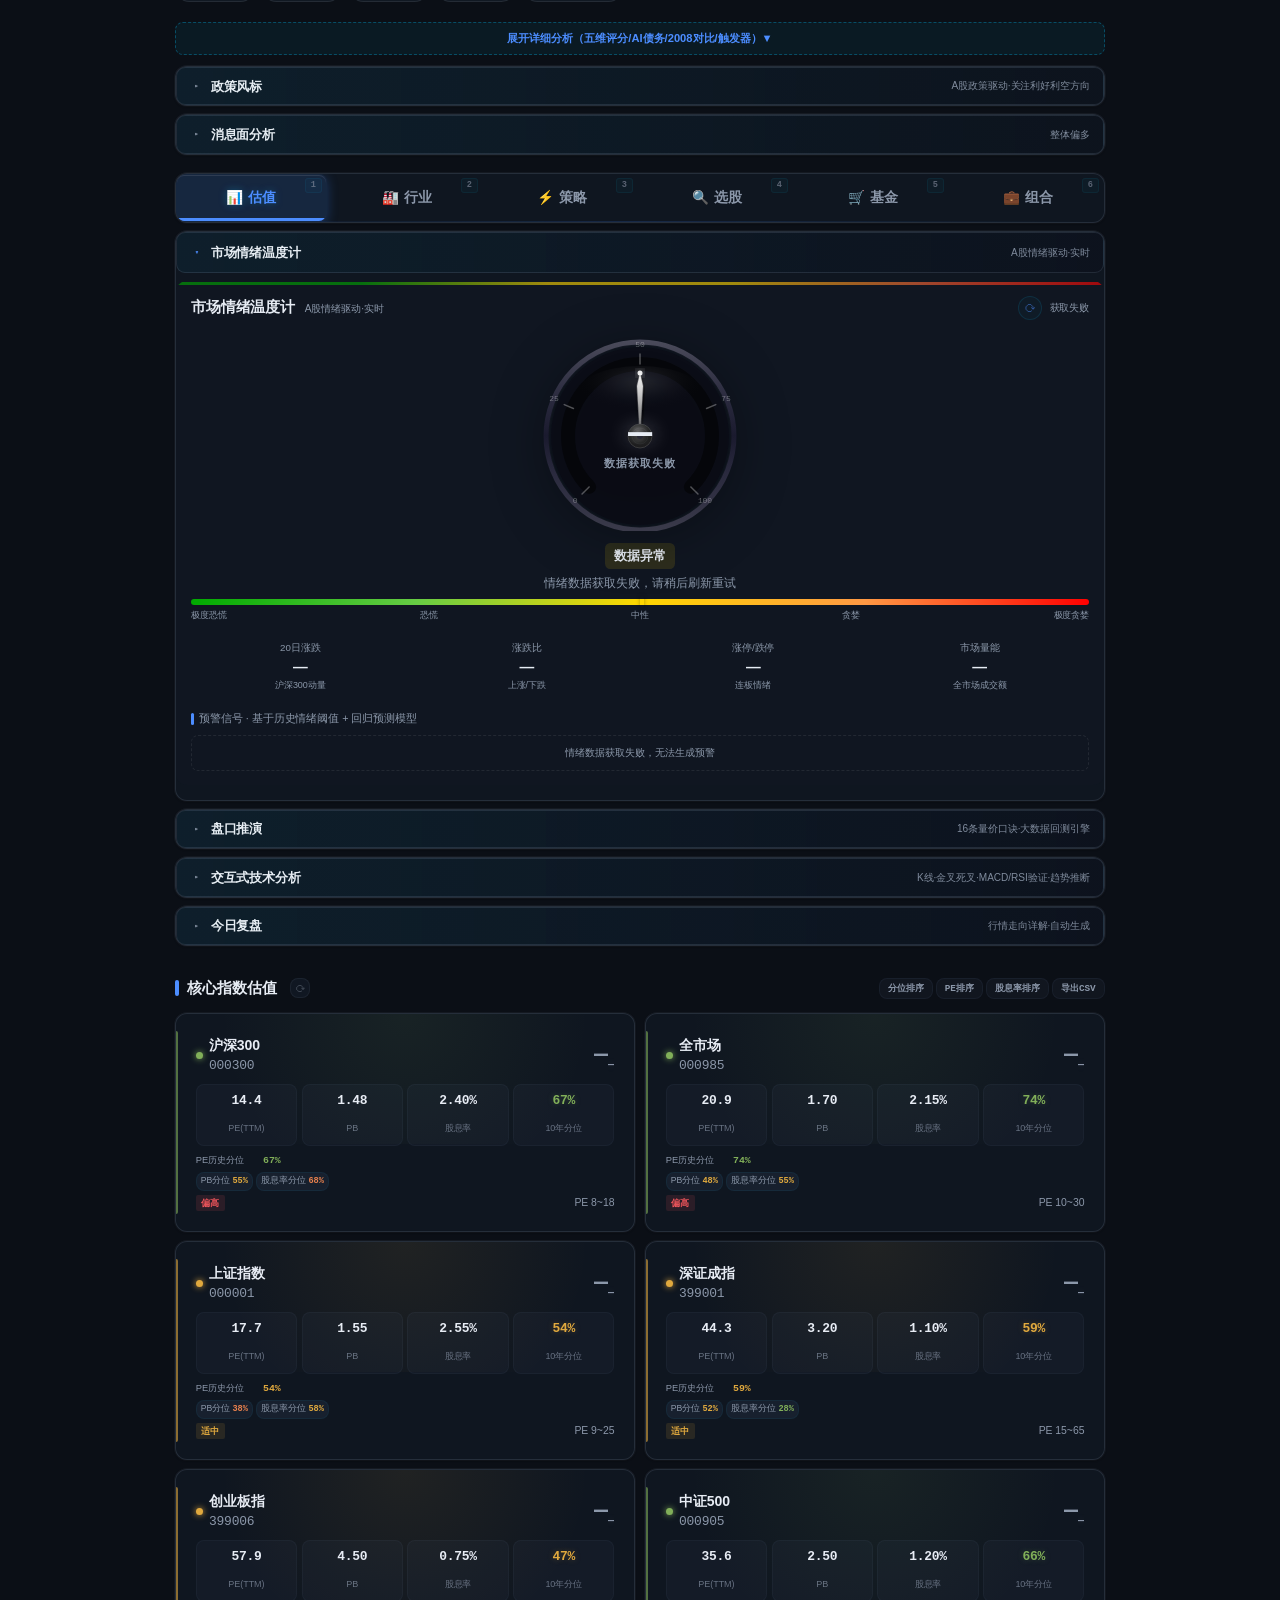
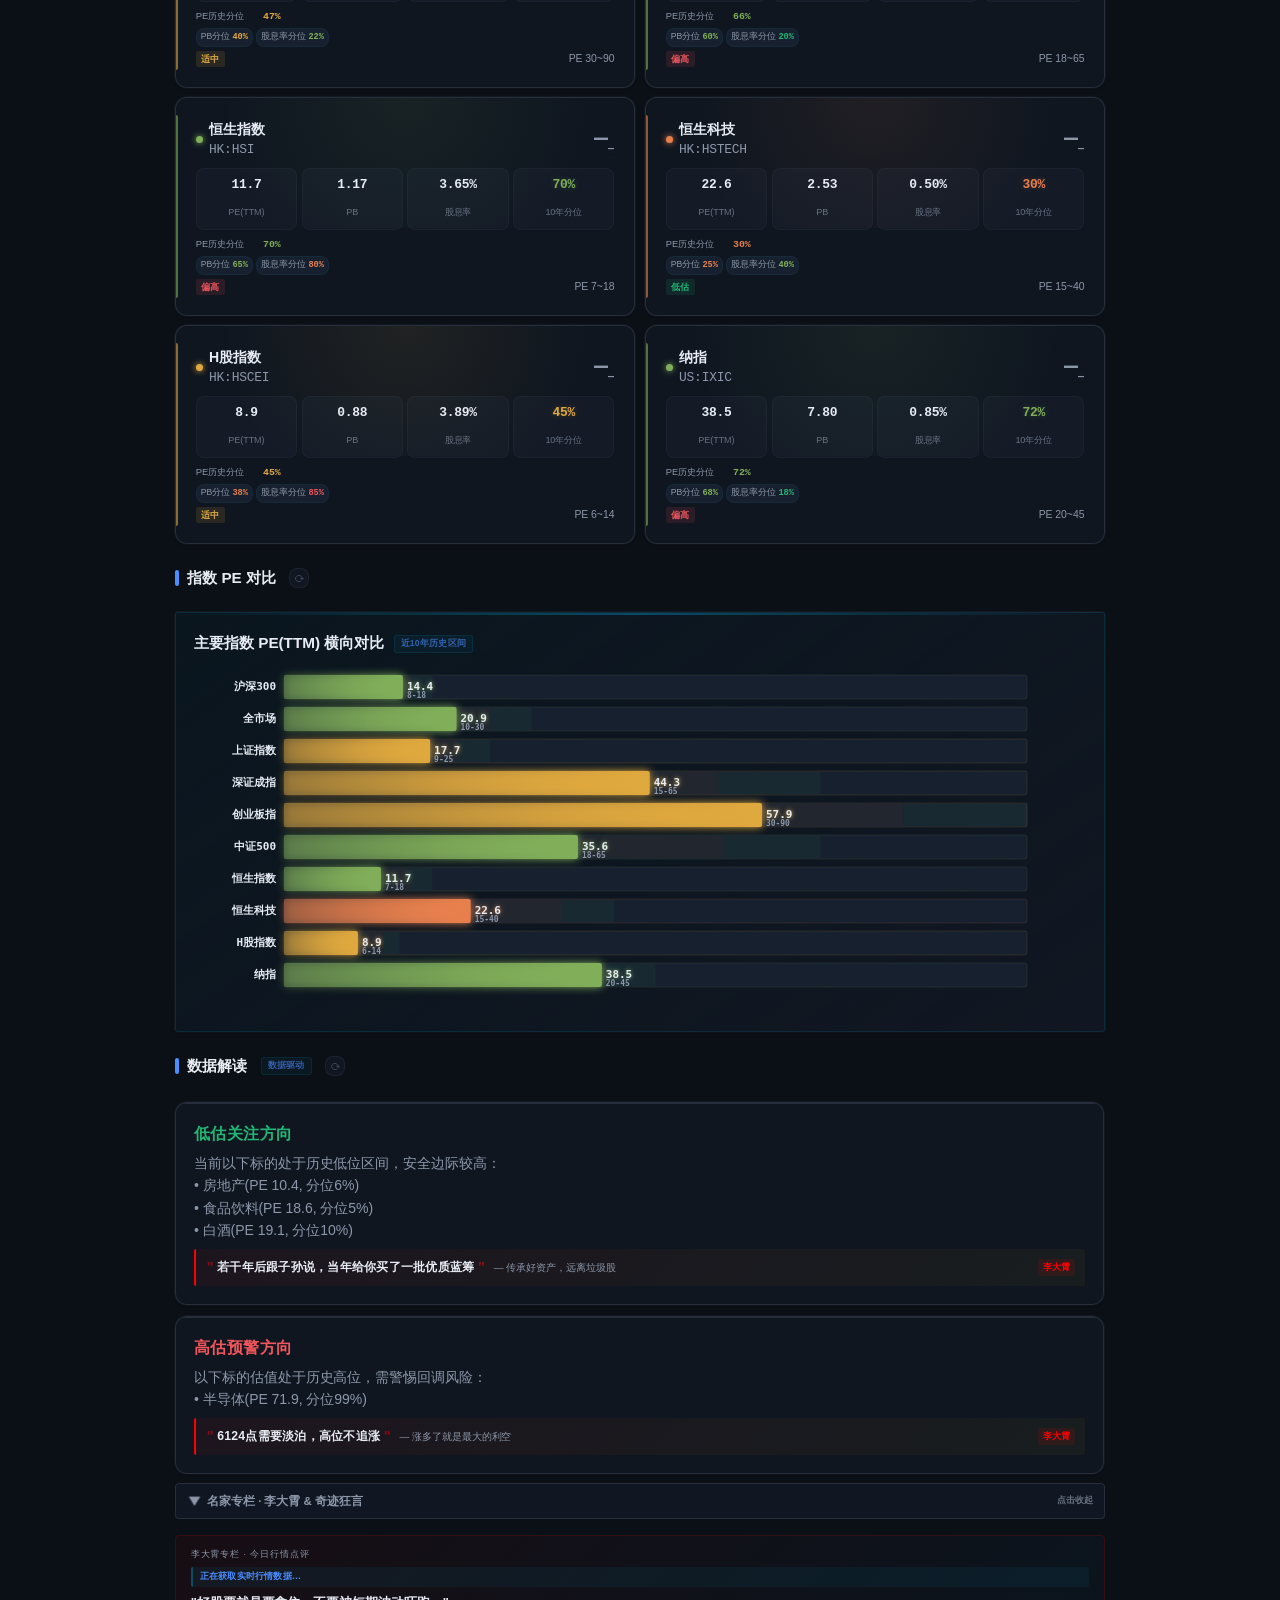
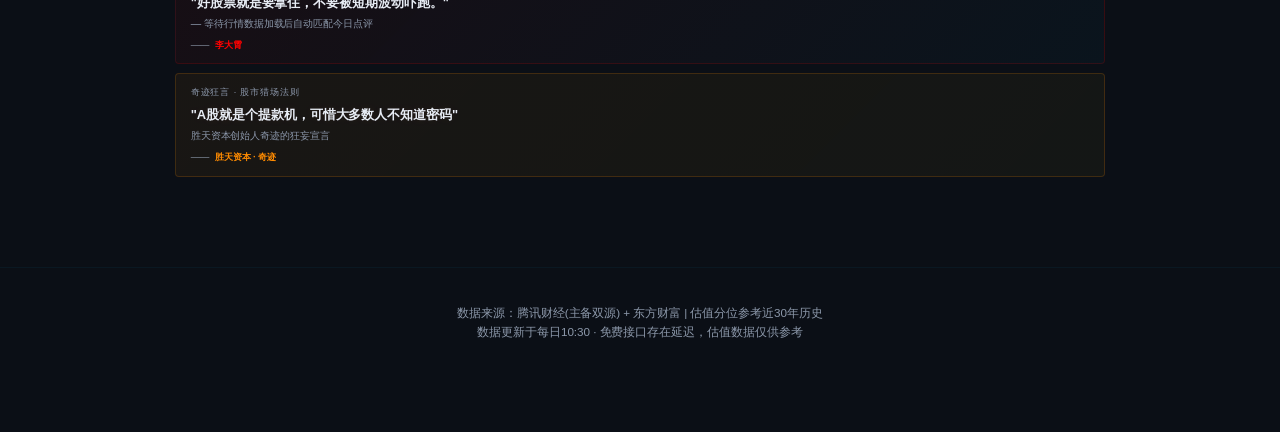
==== commit ceb478e7: "refactor(ui): 全站UI设计系统统一重构——pro-ui.css单一令牌源 + 5项体验增强 架构（新增 css/pro-ui.css，最后加载为最终权威层）： - 新增 --ds-* 设" ====
--- a/index.html
+++ b/index.html
@@ -10,7 +10,7 @@
 <meta name="viewport" content="width=device-width, initial-scale=1.0, maximum-scale=5.0, user-scalable=yes">
 <meta name="apple-mobile-web-app-capable" content="yes">
 <meta name="apple-mobile-web-app-status-bar-style" content="black-translucent">
-<meta name="theme-color" content="#070A12">
+<meta name="theme-color" content="#0B0F16">
 <title>沪深港股票估值分析</title>
 <meta name="description" content="沪深港股票估值分析终端：格雷厄姆指数、股债利差、核心指数PE分位、行业热力图、双线轮动策略信号。">
 <meta name="keywords" content="股票估值,格雷厄姆指数,股债利差,PE分位,行业热力图,双线轮动,A股,港股,投资分析">
@@ -51,8 +51,10 @@
 <link rel="preconnect" href="https://ifzq.gtimg.cn" crossorigin>
 <link rel="preconnect" href="https://web.ifzq.gtimg.cn" crossorigin>
 
-<link rel="stylesheet" href="css/styles.css?v=20260827b">
-<link rel="stylesheet" href="css/fund.css?v=20260817c">
+<link rel="stylesheet" href="css/styles.css?v=20260907a">
+<link rel="stylesheet" href="css/fund.css?v=20260907a">
+<!-- 统一设计系统层：设计令牌单一来源 + 组件精修（必须最后加载） -->
+<link rel="stylesheet" href="css/pro-ui.css?v=20260907a">
 
 </head>
 <body>
@@ -1379,10 +1381,9 @@
 <footer class="app-footer">
   <p>数据来源：腾讯财经(主备双源) + 东方财富 | 估值分位参考近30年历史</p>
   <p>数据更新于每日10:30 · 免费接口存在延迟，估值数据仅供参考</p>
-  <p style="margin-top:0.3rem;font-size:0.55rem;opacity:0.6">本工具仅供个人投资者参考，不构成投资建议。投资有风险，入市需谨慎。</p>
 </footer>
 
-<!-- 固定底部免责声明 -->
+<!-- 固定底部免责声明（风险提示统一由此常驻条展示，footer 不再重复） -->
 <div class="fixed-disclaimer">
   本工具仅供个人投资者参考，不构成投资建议。投资有风险，入市需谨慎。数据更新于10:30
 </div>
@@ -1436,7 +1437,7 @@
 <script defer src="js/fund-ui.js?v=20260817a"></script>
 <script defer src="js/quick-nav.js?v=20260819b"></script>
 <script defer src="js/fold.js?v=20260819a"></script>
-<script defer src="js/ui.js?v=20260824a"></script>
+<script defer src="js/ui.js?v=20260907a"></script>
 <script defer src="js/app.js?v=20260819a"></script>
 <script src="js/race.js?v=20260824e"></script>
 </body>
--- a/css/styles.css
+++ b/css/styles.css
@@ -10969,18 +10969,9 @@
   transition: all var(--dur-base) var(--ease-out) !important;
 }
 
-/* 主题切换平滑过渡 */
-*, *::before, *::after {
-  transition-property: background-color, border-color, color, box-shadow;
-  transition-duration: 0s;
-}
-body, .app-header, .glass-card, .dash-card, .val-card, .stat-card,
-.tab-nav, .fund-search-bar, .fund-filter-bar, .fund-industry-recommend,
-.fund-detail-header, .fund-detail-section, .fund-industry-card {
-  transition: background-color var(--dur-slow) var(--ease-smooth),
-              border-color var(--dur-slow) var(--ease-smooth),
-              color var(--dur-slow) var(--ease-smooth);
-}
+/* 主题切换平滑过渡（已迁移：原先「* { transition-duration: 0s }」全局硬重置
+   会无差别清空所有元素的过渡属性，副作用大。现由 css/pro-ui.css 的
+   body.theme-anim 作用域机制接管——仅主题切换瞬间启用、300ms 后移除） */
 
 /* ---- 4. 卡片视觉层次优化 ---- */
 /* 主卡片：更强的深度感和内发光 */
--- a/css/fund.css
+++ b/css/fund.css
@@ -40,9 +40,9 @@
 .fund-ind-val-tag {
   font-size: 0.58rem; padding: 0.1rem 0.35rem; border-radius: 3px; white-space: nowrap;
 }
-.fund-ind-val-tag.low { background: rgba(255,50,50,0.15); color: #ff6b6b; }
-.fund-ind-val-tag.mid { background: rgba(255,174,0,0.15); color: #ffae00; }
-.fund-ind-val-tag.high { background: rgba(0,200,100,0.15); color: #00c864; }
+.fund-ind-val-tag.low { background: rgba(255,50,50,0.15); color: var(--ds-up); }
+.fund-ind-val-tag.mid { background: rgba(255,174,0,0.15); color: var(--ds-warn); }
+.fund-ind-val-tag.high { background: rgba(0,200,100,0.15); color: var(--ds-down); }
 .fund-ind-fund-count {
   font-size: 0.55rem; color: var(--muted, #6B7D99); margin-left: auto;
 }
@@ -70,21 +70,21 @@
   font-size: 0.52rem; padding: 0.08rem 0.3rem; border-radius: 3px;
   background: rgba(0,200,255,0.1); color: var(--accent, #00C8FF);
 }
-.fund-rec-badge.etf { background: rgba(255,174,0,0.12); color: #ffae00; }
+.fund-rec-badge.etf { background: rgba(255,174,0,0.12); color: var(--ds-warn); }
 .fund-rec-metrics {
   display: flex; gap: 0.5rem; flex-wrap: wrap; margin-bottom: 0.2rem;
   font-size: 0.6rem; color: var(--muted, #6B7D99);
 }
 .fund-rec-metrics span b { color: var(--ink, #E0E8F5); font-weight: 600; }
-.fund-rec-metrics .up { color: #ff6b6b; }
-.fund-rec-metrics .down { color: #00c864; }
+.fund-rec-metrics .up { color: var(--ds-up); }
+.fund-rec-metrics .down { color: var(--ds-down); }
 .fund-rec-tags { display: flex; gap: 0.2rem; flex-wrap: wrap; }
 .fund-rec-tag {
   font-size: 0.55rem; padding: 0.08rem 0.3rem; border-radius: 3px; line-height: 1.3;
 }
-.fund-rec-tag.adv { background: rgba(0,200,100,0.1); color: #00c864; }
-.fund-rec-tag.warn { background: rgba(255,174,0,0.12); color: #ffae00; }
-.fund-rec-tag.danger { background: rgba(255,50,50,0.12); color: #ff6b6b; }
+.fund-rec-tag.adv { background: rgba(0,200,100,0.1); color: var(--ds-down); }
+.fund-rec-tag.warn { background: rgba(255,174,0,0.12); color: var(--ds-warn); }
+.fund-rec-tag.danger { background: rgba(255,50,50,0.12); color: var(--ds-up); }
 .fund-industry-loading {
   text-align: center; padding: 1rem 0; color: var(--muted, #6B7D99);
   font-size: 0.7rem;
@@ -102,10 +102,10 @@
   font-size: 0.8rem; font-weight: 700;
 }
 .fund-commentary-verdict .fc-verdict-icon { font-size: 1rem; }
-.fc-verdict-buy { background: rgba(0,200,100,0.12); color: #00c864; border: 1px solid rgba(0,200,100,0.25); }
-.fc-verdict-hold { background: rgba(255,200,0,0.1); color: #ffc800; border: 1px solid rgba(255,200,0,0.2); }
-.fc-verdict-caution { background: rgba(255,174,0,0.12); color: #ffae00; border: 1px solid rgba(255,174,0,0.25); }
-.fc-verdict-avoid { background: rgba(255,50,50,0.12); color: #ff6b6b; border: 1px solid rgba(255,50,50,0.25); }
+.fc-verdict-buy { background: rgba(0,200,100,0.12); color: var(--ds-down); border: 1px solid rgba(0,200,100,0.25); }
+.fc-verdict-hold { background: rgba(255,200,0,0.1); color: var(--ds-warn); border: 1px solid rgba(255,200,0,0.2); }
+.fc-verdict-caution { background: rgba(255,174,0,0.12); color: var(--ds-warn); border: 1px solid rgba(255,174,0,0.25); }
+.fc-verdict-avoid { background: rgba(255,50,50,0.12); color: var(--ds-up); border: 1px solid rgba(255,50,50,0.25); }
 .fund-commentary-body { display: flex; flex-direction: column; gap: 0.2rem; }
 .fc-point {
   display: flex; align-items: flex-start; gap: 0.25rem;
@@ -113,9 +113,9 @@
 }
 .fc-point-icon { flex-shrink: 0; width: 1rem; text-align: center; }
 .fc-point-text { flex: 1; color: var(--ink, #E0E8F5); }
-.fc-point-good .fc-point-text { color: #00c864; }
-.fc-point-warn .fc-point-text { color: #ffae00; }
-.fc-point-danger .fc-point-text { color: #ff6b6b; font-weight: 500; }
+.fc-point-good .fc-point-text { color: var(--ds-down); }
+.fc-point-warn .fc-point-text { color: var(--ds-warn); }
+.fc-point-danger .fc-point-text { color: var(--ds-up); font-weight: 500; }
 .fc-point-neutral .fc-point-text { color: var(--muted, #6B7D99); }
 .fund-commentary-summary {
   margin-top: 0.3rem; padding: 0.3rem 0.4rem; border-radius: 5px;
@@ -188,7 +188,7 @@
   flex-shrink: 0; max-width: 5rem; overflow: hidden; text-overflow: ellipsis; white-space: nowrap;
 }
 .fund-suggest .suggest-type.fund {
-  background: rgba(0,200,100,0.18); color: #00c864;
+  background: rgba(0,200,100,0.18); color: var(--ds-down);
   border: 0.5px solid rgba(0,200,100,0.4);
 }
 .fund-suggest .suggest-hl {
@@ -202,7 +202,7 @@
   text-transform: uppercase; letter-spacing: 0.5px;
 }
 .fund-suggest .suggest-history-clear {
-  cursor: pointer; color: #ff5050; opacity: 0.7; transition: opacity 0.2s;
+  cursor: pointer; color: var(--ds-up); opacity: 0.7; transition: opacity 0.2s;
 }
 .fund-suggest .suggest-history-clear:hover { opacity: 1; }
 .fund-suggest-item.history-item { opacity: 0.85; }
@@ -257,13 +257,13 @@
   border: 1px solid rgba(0,200,255,0.15); border-radius: 5px;
   padding: 0.22rem 0.45rem; font-size: 0.68rem; cursor: pointer; transition: all .2s;
 }
-.fund-rating-group button { color: #d8b400; }
+.fund-rating-group button { color: var(--ds-gold); }
 .fund-risk-group button.active {
   background: rgba(0,200,255,0.2); color: var(--accent, #00C8FF);
   border-color: var(--accent, #00C8FF);
 }
 .fund-rating-group button.active {
-  background: rgba(216,180,0,0.18); color: #ffd700; border-color: #ffd700;
+  background: rgba(216,180,0,0.18); color: var(--ds-gold); border-color: var(--ds-gold);
 }
 .fund-risk-group button:hover, .fund-rating-group button:hover { border-color: var(--accent, #00C8FF); }
 
@@ -302,9 +302,9 @@
   background: rgba(0,200,255,0.07); color: var(--accent, #00C8FF);
   border: 1px solid rgba(0,200,255,0.12);
 }
-.fund-tag-company { color: #ffae00; background: rgba(255,174,0,0.08); border-color: rgba(255,174,0,0.15); }
+.fund-tag-company { color: var(--ds-warn); background: rgba(255,174,0,0.08); border-color: rgba(255,174,0,0.15); }
 .fund-tag-mgr { color: #a78bfa; background: rgba(167,139,250,0.08); border-color: rgba(167,139,250,0.15); }
-.fund-tag-rating { color: #ffd700; background: rgba(255,215,0,0.08); border-color: rgba(255,215,0,0.15); }
+.fund-tag-rating { color: var(--ds-gold); background: rgba(255,215,0,0.08); border-color: rgba(255,215,0,0.15); }
 .fund-tag-risk { color: #ff9800; background: rgba(255,152,0,0.08); border-color: rgba(255,152,0,0.15); font-weight: 600; }
 .fund-tag-date { color: #80cbc4; background: rgba(128,203,196,0.08); border-color: rgba(128,203,196,0.15); }
 .fund-tag-optional { transition: opacity 0.2s; }
@@ -388,8 +388,8 @@
 .fund-detail-badges { display: flex; flex-wrap: wrap; gap: 0.4rem; margin-top: 0.6rem; }
 .fdb { font-size: 0.62rem; padding: 0.2rem 0.5rem; border-radius: 4px;
   background: rgba(128,128,128,0.08); color: var(--muted, #8aa0bb); border: 1px solid rgba(128,128,128,0.15); }
-.fdb-risk { color: #ff6b6b; border-color: rgba(255,107,107,0.3); background: rgba(255,107,107,0.08); }
-.fdb-rating { color: #ffd700; border-color: rgba(255,215,0,0.3); background: rgba(255,215,0,0.08); }
+.fdb-risk { color: var(--ds-up); border-color: rgba(255,107,107,0.3); background: rgba(255,107,107,0.08); }
+.fdb-rating { color: var(--ds-gold); border-color: rgba(255,215,0,0.3); background: rgba(255,215,0,0.08); }
 
 .fund-detail-rets { display: grid; grid-template-columns: repeat(4, 1fr); gap: 0.4rem; margin-top: 0.6rem; }
 .fdr-item { background: rgba(0,0,0,0.25); border-radius: 6px; padding: 0.4rem; text-align: center; }
@@ -464,7 +464,7 @@
   display: flex; align-items: center; justify-content: center; flex-shrink: 0;
 }
 .fund-mgr-name { font-size: 0.85rem; font-weight: 700; color: var(--ink, #E0E8F5); }
-.fund-mgr-star { color: #ffd700; font-size: 0.7rem; margin-left: 0.3rem; }
+.fund-mgr-star { color: var(--ds-gold); font-size: 0.7rem; margin-left: 0.3rem; }
 .fund-mgr-meta { font-size: 0.62rem; color: var(--muted, #6B7D99); margin-top: 0.15rem; }
 .fund-mgr-power { display: flex; flex-direction: column; gap: 0.3rem; margin-top: 0.6rem; }
 .fund-mgr-prow { display: grid; grid-template-columns: 50px 1fr 40px; align-items: center; gap: 0.4rem; }
--- a/css/pro-ui.css
+++ b/css/pro-ui.css
@@ -0,0 +1,501 @@
+/* ============================================================================
+   PRO-UI · 统一设计系统层（最终权威层）
+   ----------------------------------------------------------------------------
+   定位：本文件在所有样式之后加载，是全站 UI 的「单一事实来源」。
+   历史背景：styles.css 历经多轮迭代留下 9 个 :root、6 处滚动条定义、
+   大量 !important 覆盖层与多套并存色值（--neon-* / --stock-* / --color-*）。
+   本层做法：
+     1. 以 --ds-* 为唯一权威令牌，五套主题各自只定义一次令牌值；
+     2. 旧变量（--neon-red 等）全部改为指向 --ds-* 的别名，
+        3 万行旧选择器零改动即可从同一令牌取色；
+     3. 组件精修仅在历史层已用 !important 封锁的属性上使用 !important
+        （标注 WIN），其余一律靠层叠顺序生效。
+   ============================================================================ */
+
+/* --------------------------------------------------------------------------
+   1. 设计令牌（默认主题 · 专业暗黑）
+   -------------------------------------------------------------------------- */
+:root {
+  /* 表面层级 */
+  --ds-bg: #0B0F16;
+  --ds-surface-1: #111722;   /* 卡片底 */
+  --ds-surface-2: #17202E;   /* 嵌套底 / 输入框 */
+  --ds-surface-3: #1E2A3C;   /* 悬停 / 高亮底 */
+
+  /* 文字 */
+  --ds-ink: #E7ECF4;
+  --ds-ink-2: #8C98AA;
+  --ds-line: rgba(150, 165, 190, 0.16);
+  --ds-line-soft: rgba(150, 165, 190, 0.08);
+
+  /* 品牌与语义（A股：红涨绿跌） */
+  --ds-accent: #4C8DFF;
+  --ds-accent-soft: rgba(76, 141, 255, 0.14);
+  --ds-gold: #E0A93E;
+  --ds-up: #F0565C;
+  --ds-up-bg: rgba(240, 86, 92, 0.12);
+  --ds-down: #22B573;
+  --ds-down-bg: rgba(34, 181, 115, 0.12);
+  --ds-flat: #8A96A8;
+  --ds-flat-bg: rgba(138, 150, 168, 0.12);
+  --ds-warn: #E0A93E;
+  --ds-warn-bg: rgba(224, 169, 62, 0.12);
+
+  /* 阴影（克制、无发光） */
+  --ds-shadow-1: 0 1px 2px rgba(0, 0, 0, 0.4), 0 0 0 1px var(--ds-line-soft);
+  --ds-shadow-2: 0 6px 20px rgba(0, 0, 0, 0.45), 0 0 0 1px var(--ds-accent-soft);
+
+  /* 圆角 */
+  --ds-r-sm: 8px;
+  --ds-r-md: 12px;
+  --ds-r-lg: 16px;
+
+  /* 动效 */
+  --ds-dur-1: 0.15s;
+  --ds-dur-2: 0.25s;
+  --ds-dur-3: 0.4s;
+  --ds-ease: cubic-bezier(0.4, 0, 0.2, 1);
+  --ds-glass: rgba(17, 23, 34, 0.92);
+  --ds-glass-hover: rgba(30, 42, 60, 0.95);
+
+  --ease-out: var(--ds-ease);
+  --dur-fast: var(--ds-dur-1);
+  --dur-base: var(--ds-dur-2);
+  --dur-slow: var(--ds-dur-3);
+}
+
+/* --------------------------------------------------------------------------
+   1b. 遗留变量别名（作用于 :root 与所有主题 body）
+   历史主题块把变量直接写在 body[data-theme] 上，:root 别名无法生效，
+   因此别名必须放在这条共享规则中：选择器特异性与历史主题块相同、
+   文件层叠在最后 → 一律由本层接管。标 !important 的项是历史层
+   （styles.css 6627/7097 行）已用 !important 封锁、必须强行收复的令牌。
+   -------------------------------------------------------------------------- */
+:root, [data-theme] {
+  --bg: var(--ds-bg);
+  --bg2: var(--ds-surface-1);
+  --bg3: var(--ds-surface-2);
+  --bg4: var(--ds-surface-3);
+  --ink: var(--ds-ink);
+  --muted: var(--ds-ink-2);
+  --rule: var(--ds-line);
+  --accent: var(--ds-accent);
+  --accent2: var(--ds-gold);
+  --neon-red: var(--ds-up);
+  --neon-red-bg: var(--ds-up-bg);
+  --neon-green: var(--ds-down);
+  --neon-green-bg: var(--ds-down-bg);
+  --neon-flat: var(--ds-flat);
+  --neon-flat-bg: var(--ds-flat-bg);
+  --neon-yellow: var(--ds-warn);
+  --neon-yellow-bg: var(--ds-warn-bg);
+  --neon-cyan: var(--ds-accent);
+  --neon-cyan-bg: var(--ds-accent-soft);
+  --neon-purple: #8F7BF0;
+  --neon-purple-bg: rgba(143, 123, 240, 0.14);
+  --stock-up: var(--ds-up);
+  --stock-up-bg: var(--ds-up-bg);
+  --stock-down: var(--ds-down);
+  --stock-down-bg: var(--ds-down-bg);
+  --stock-flat: var(--ds-flat);
+  --stock-flat-bg: var(--ds-flat-bg);
+  --color-success: var(--ds-down);
+  --color-success-bg: var(--ds-down-bg);
+  --color-danger: var(--ds-up);
+  --color-danger-bg: var(--ds-up-bg);
+  --color-warning: var(--ds-warn);
+  --color-warning-bg: var(--ds-warn-bg);
+  --color-info: var(--ds-accent);
+  --color-info-bg: var(--ds-accent-soft);
+  --highlight-gold: var(--ds-gold);
+  --radius: var(--ds-r-md) !important;
+  --radius-sm: var(--ds-r-sm) !important;
+  --radius-lg: var(--ds-r-lg);
+  --shadow-card: var(--ds-shadow-1) !important;
+  --shadow-hover: var(--ds-shadow-2) !important;
+  --glass-bg: var(--ds-glass) !important;
+  --glass-bg-hover: var(--ds-glass-hover) !important;
+  --glass-border: var(--ds-line) !important;
+  --glow-green: none;
+  --glow-red: none;
+  --glow-cyan: none;
+  --grid-line: var(--ds-line-soft);
+  --ease-out: var(--ds-ease);
+  --dur-fast: var(--ds-dur-1);
+  --dur-base: var(--ds-dur-2);
+  --dur-slow: var(--ds-dur-3);
+}
+
+/* --------------------------------------------------------------------------
+   2. 主题令牌覆盖（每主题仅在此处定义一次；别名随令牌自动更新）
+   -------------------------------------------------------------------------- */
+[data-theme="light"] {
+  color-scheme: dark;
+  --ds-bg: #0D1117;
+  --ds-surface-1: #161B22;
+  --ds-surface-2: #1C2330;
+  --ds-surface-3: #262E3D;
+  --ds-ink: #E6EDF3;
+  --ds-ink-2: #8B949E;
+  --ds-line: rgba(88, 166, 255, 0.14);
+  --ds-accent: #58A6FF;
+  --ds-accent-soft: rgba(88, 166, 255, 0.14);
+  --ds-gold: #F0883E;
+  --ds-up: #E5484D;
+  --ds-up-bg: rgba(229, 72, 77, 0.13);
+  --ds-down: #2E9E6B;
+  --ds-down-bg: rgba(46, 158, 107, 0.13);
+  --ds-warn: #F0883E;
+  --ds-warn-bg: rgba(240, 136, 62, 0.13);
+  --ds-glass: rgba(22, 27, 34, 0.94);
+  --ds-glass-hover: rgba(38, 46, 61, 0.96);
+}
+
+[data-theme="classical"] {
+  --ds-bg: #1A1410;
+  --ds-surface-1: #241C16;
+  --ds-surface-2: #2E251D;
+  --ds-surface-3: #3A2E23;
+  --ds-ink: #F5E6D3;
+  --ds-ink-2: #B09880;
+  --ds-line: rgba(212, 168, 67, 0.16);
+  --ds-accent: #D4A843;
+  --ds-accent-soft: rgba(212, 168, 67, 0.14);
+  --ds-gold: #E8B84B;
+  --ds-up: #E85A4F;
+  --ds-up-bg: rgba(232, 90, 79, 0.13);
+  --ds-down: #5FA57A;
+  --ds-down-bg: rgba(95, 165, 122, 0.13);
+  --ds-warn: #E8B84B;
+  --ds-warn-bg: rgba(232, 184, 75, 0.14);
+  --ds-glass: rgba(36, 28, 22, 0.94);
+  --ds-glass-hover: rgba(58, 46, 35, 0.96);
+}
+
+[data-theme="cyberpunk"] {
+  --ds-bg: #0D0015;
+  --ds-surface-1: #14001F;
+  --ds-surface-2: #1A0028;
+  --ds-surface-3: #200032;
+  --ds-ink: #FFE8FF;
+  --ds-ink-2: #C0A0D0;
+  --ds-line: rgba(217, 70, 239, 0.18);
+  --ds-accent: #D946EF;
+  --ds-accent-soft: rgba(217, 70, 239, 0.15);
+  --ds-gold: #00E5CF;
+  --ds-up: #FF4D6D;
+  --ds-up-bg: rgba(255, 77, 109, 0.15);
+  --ds-down: #2ED573;
+  --ds-down-bg: rgba(46, 213, 115, 0.15);
+  --ds-warn: #FFEE00;
+  --ds-warn-bg: rgba(255, 238, 0, 0.12);
+  --ds-glass: rgba(26, 0, 40, 0.94);
+  --ds-glass-hover: rgba(32, 0, 50, 0.96);
+}
+
+[data-theme="ocean"] {
+  --ds-bg: #070A12;
+  --ds-surface-1: #0C111D;
+  --ds-surface-2: #121A2B;
+  --ds-surface-3: #1A2438;
+  --ds-ink: #EDF1FA;
+  --ds-ink-2: #7E8BA3;
+  --ds-line: rgba(140, 155, 200, 0.14);
+  --ds-accent: #7C6CF0;
+  --ds-accent-soft: rgba(124, 108, 240, 0.15);
+  --ds-gold: #00D2C6;
+  --ds-up: #FF5B6A;
+  --ds-up-bg: rgba(255, 91, 106, 0.14);
+  --ds-down: #2BC48A;
+  --ds-down-bg: rgba(43, 196, 138, 0.14);
+  --ds-warn: #FFC94D;
+  --ds-warn-bg: rgba(255, 201, 77, 0.12);
+  --ds-glass: rgba(12, 17, 29, 0.94);
+  --ds-glass-hover: rgba(26, 36, 56, 0.96);
+}
+
+/* --------------------------------------------------------------------------
+   3. 全局基元：滚动条统一（历史 6 处定义由此一处终结）
+   -------------------------------------------------------------------------- */
+::-webkit-scrollbar { width: 8px; height: 8px; }
+::-webkit-scrollbar-track { background: transparent; }
+::-webkit-scrollbar-thumb {
+  background: rgba(140, 152, 170, 0.28);
+  border-radius: 4px;
+  border: 2px solid transparent;
+  background-clip: padding-box;
+}
+::-webkit-scrollbar-thumb:hover { background: rgba(140, 152, 170, 0.48); background-clip: padding-box; }
+* { scrollbar-width: thin; scrollbar-color: rgba(140, 152, 170, 0.35) transparent; }
+
+/* 文本选择色 */
+::selection { background: var(--ds-accent-soft); color: var(--ds-ink); }
+
+/* 键盘可达性：统一焦点环 */
+:focus-visible {
+  outline: 2px solid var(--ds-accent);
+  outline-offset: 2px;
+  border-radius: 4px;
+}
+:focus:not(:focus-visible) { outline: none; }
+
+/* 触摸设备去点按高亮 */
+button, a, [onclick] { -webkit-tap-highlight-color: transparent; }
+
+/* 动效减弱偏好 */
+@media (prefers-reduced-motion: reduce) {
+  *, *::before, *::after {
+    animation-duration: 0.01ms !important;
+    animation-iteration-count: 1 !important;
+    transition-duration: 0.01ms !important;
+    scroll-behavior: auto !important;
+  }
+}
+
+/* 主题切换平滑过渡（JS 切换瞬间给 body 加 .theme-anim，300ms 后移除；
+   替代历史层「* { transition-duration: 0s }」的全局硬重置 hack） */
+body.theme-anim,
+body.theme-anim .app-header,
+body.theme-anim .fold-sec,
+body.theme-anim .tab-nav,
+body.theme-anim .glass-card,
+body.theme-anim .dash-card,
+body.theme-anim .val-card,
+body.theme-anim .stat-card,
+body.theme-anim .search-bar,
+body.theme-anim .fund-search-bar {
+  transition: background-color var(--ds-dur-2) var(--ds-ease),
+              border-color var(--ds-dur-2) var(--ds-ease),
+              color var(--ds-dur-2) var(--ds-ease),
+              box-shadow var(--ds-dur-2) var(--ds-ease) !important;
+}
+
+/* --------------------------------------------------------------------------
+   4. 表面与卡片（历史层已对下列属性使用 !important，此处为最终权威 · WIN）
+   -------------------------------------------------------------------------- */
+.glass-card, .dash-card, .val-card, .stat-card,
+.insight, .spotlight-card, .rot-block, .market-flow {
+  background: var(--glass-bg) !important;                 /* WIN */
+  border: 1px solid var(--ds-line) !important;            /* WIN */
+  border-radius: var(--ds-r-md) !important;               /* WIN */
+  box-shadow: var(--ds-shadow-1) !important;              /* WIN */
+  backdrop-filter: blur(8px);
+  -webkit-backdrop-filter: blur(8px);
+}
+
+@media (hover: hover) and (pointer: fine) {
+  .glass-card:hover, .dash-card:hover, .val-card:hover,
+  .stat-card:hover, .spotlight-card:hover {
+    border-color: var(--ds-accent) !important;            /* WIN */
+    box-shadow: var(--ds-shadow-2) !important;            /* WIN */
+    transform: translateY(-2px);
+  }
+}
+
+/* --------------------------------------------------------------------------
+   5. 顶栏与标题
+   -------------------------------------------------------------------------- */
+.app-header {
+  border-bottom: 1px solid var(--ds-line);
+  background: linear-gradient(180deg, var(--ds-surface-1), transparent);
+}
+.app-header h1 { letter-spacing: 0.02em; }
+
+/* 系统状态舱：去发光、扁平化 */
+#sysStatusBar .sys-pill, .sys-pill {
+  border: 1px solid var(--ds-line) !important;
+  background: var(--ds-surface-2) !important;
+  box-shadow: none !important;
+}
+
+/* --------------------------------------------------------------------------
+   6. 主 Tab 导航：吸顶 + 激活态下划线
+   -------------------------------------------------------------------------- */
+.tab-nav {
+  position: sticky;
+  top: 0;
+  z-index: 90;
+  background: var(--glass-bg) !important;                 /* WIN */
+  backdrop-filter: blur(10px);
+  -webkit-backdrop-filter: blur(10px);
+  border: 1px solid var(--ds-line) !important;            /* WIN */
+  border-radius: var(--ds-r-md) !important;               /* WIN */
+  box-shadow: var(--ds-shadow-1) !important;              /* WIN */
+}
+.tab-nav-btn {
+  position: relative;
+  border-radius: var(--ds-r-sm) !important;               /* WIN */
+  transition: color var(--ds-dur-1) var(--ds-ease), background var(--ds-dur-1) var(--ds-ease);
+}
+.tab-nav-btn::after {
+  content: '';
+  position: absolute;
+  left: 20%;
+  right: 20%;
+  bottom: 2px;
+  height: 2px;
+  border-radius: 1px;
+  background: var(--ds-accent);
+  transform: scaleX(0);
+  transition: transform var(--ds-dur-2) var(--ds-ease);
+}
+.tab-nav-btn.active { color: var(--ds-accent) !important; background: var(--ds-accent-soft) !important; }
+.tab-nav-btn.active::after { transform: scaleX(1); }
+
+/* --------------------------------------------------------------------------
+   7. 折叠区：头部悬停反馈 + 箭头旋转
+   -------------------------------------------------------------------------- */
+.fold-sec {
+  border: 1px solid var(--ds-line);
+  border-radius: var(--ds-r-md);
+  background: var(--glass-bg);
+  box-shadow: var(--ds-shadow-1);
+  overflow: hidden;
+}
+.fold-head {
+  transition: background var(--ds-dur-1) var(--ds-ease);
+  cursor: pointer;
+  user-select: none;
+}
+.fold-head:hover { background: var(--ds-accent-soft); }
+.fold-arrow {
+  display: inline-block;
+  transition: transform var(--ds-dur-2) var(--ds-ease);
+  color: var(--ds-ink-2);
+}
+.fold-sec:not(.fold-closed) .fold-arrow { transform: rotate(90deg); color: var(--ds-accent); }
+
+/* --------------------------------------------------------------------------
+   8. 搜索栏与输入框
+   -------------------------------------------------------------------------- */
+.search-bar, .fund-search-bar {
+  border: 1px solid var(--ds-line) !important;            /* WIN */
+  border-radius: var(--ds-r-md) !important;               /* WIN */
+  background: var(--glass-bg) !important;                 /* WIN */
+  box-shadow: var(--ds-shadow-1) !important;              /* WIN */
+  transition: border-color var(--ds-dur-1) var(--ds-ease), box-shadow var(--ds-dur-1) var(--ds-ease);
+}
+.search-bar:focus-within, .fund-search-bar:focus-within {
+  border-color: var(--ds-accent) !important;              /* WIN */
+  box-shadow: 0 0 0 3px var(--ds-accent-soft) !important; /* WIN */
+}
+.search-bar input, .fund-search-bar input { color: var(--ds-ink); }
+.search-bar input::placeholder, .fund-search-bar input::placeholder { color: var(--ds-ink-2); opacity: 0.7; }
+
+input, select, textarea {
+  border-radius: var(--ds-r-sm);
+  caret-color: var(--ds-accent);
+}
+
+/* --------------------------------------------------------------------------
+   9. 按钮体系：统一按压反馈
+   -------------------------------------------------------------------------- */
+.btn-analyze, .card-refresh-btn, .fund-order-btn, .fund-reset-btn,
+.fund-risk-group button, .fund-rating-group button, .fund-range-tab {
+  border-radius: var(--ds-r-sm) !important;               /* WIN */
+  transition: transform var(--ds-dur-1) var(--ds-ease),
+              box-shadow var(--ds-dur-1) var(--ds-ease),
+              background var(--ds-dur-1) var(--ds-ease),
+              border-color var(--ds-dur-1) var(--ds-ease),
+              color var(--ds-dur-1) var(--ds-ease) !important; /* WIN */
+}
+@media (hover: hover) and (pointer: fine) {
+  .btn-analyze:hover, .card-refresh-btn:hover { transform: translateY(-1px); }
+}
+.btn-analyze:active, .card-refresh-btn:active,
+.fund-order-btn:active, .fund-reset-btn:active { transform: translateY(0) scale(0.97); }
+button:disabled, .btn-analyze:disabled { opacity: 0.5; cursor: not-allowed; transform: none !important; }
+
+/* --------------------------------------------------------------------------
+   10. 主题选择器 / Toast / 弹窗 / 固定免责条
+   -------------------------------------------------------------------------- */
+.theme-picker {
+  background: var(--glass-bg) !important;                 /* WIN */
+  border: 1px solid var(--ds-line) !important;            /* WIN */
+  border-radius: var(--ds-r-md) !important;               /* WIN */
+  box-shadow: var(--ds-shadow-2) !important;              /* WIN */
+  backdrop-filter: blur(12px);
+  -webkit-backdrop-filter: blur(12px);
+}
+.theme-option { border-radius: var(--ds-r-sm) !important; transition: background var(--ds-dur-1) var(--ds-ease); }
+.theme-option:hover { background: var(--ds-accent-soft) !important; }
+.theme-option.active { background: var(--ds-accent-soft) !important; box-shadow: inset 0 0 0 1px var(--ds-accent); }
+
+.toast {
+  border-radius: var(--ds-r-md) !important;
+  box-shadow: var(--ds-shadow-2) !important;
+  backdrop-filter: blur(10px);
+  -webkit-backdrop-filter: blur(10px);
+}
+
+.etf-recommend-panel {
+  border-radius: var(--ds-r-lg);
+  border: 1px solid var(--ds-line);
+  box-shadow: var(--ds-shadow-2);
+}
+
+.fixed-disclaimer {
+  background: var(--glass-bg) !important;
+  border-top: 1px solid var(--ds-line) !important;
+  backdrop-filter: blur(10px);
+  -webkit-backdrop-filter: blur(10px);
+  font-size: 0.6rem;
+  letter-spacing: 0.02em;
+}
+
+/* --------------------------------------------------------------------------
+   11. 快速导航（顶部悬浮条 / FAB / 回到顶部 / chips）
+   -------------------------------------------------------------------------- */
+.qn-topbar {
+  background: var(--glass-bg);
+  border: 1px solid var(--ds-line);
+  border-radius: var(--ds-r-md);
+  box-shadow: var(--ds-shadow-2);
+  backdrop-filter: blur(12px);
+  -webkit-backdrop-filter: blur(12px);
+}
+.qn-fab, .qn-backtop {
+  border: 1px solid var(--ds-line) !important;
+  background: var(--glass-bg) !important;
+  box-shadow: var(--ds-shadow-1) !important;
+  backdrop-filter: blur(10px);
+  -webkit-backdrop-filter: blur(10px);
+  transition: transform var(--ds-dur-1) var(--ds-ease), box-shadow var(--ds-dur-1) var(--ds-ease);
+}
+.qn-fab:hover, .qn-backtop:hover { transform: translateY(-2px); box-shadow: var(--ds-shadow-2) !important; }
+.qn-chip {
+  border: 1px solid var(--ds-line);
+  border-radius: var(--ds-r-sm);
+  transition: background var(--ds-dur-1) var(--ds-ease), border-color var(--ds-dur-1) var(--ds-ease);
+}
+.qn-chip:hover { border-color: var(--ds-accent); background: var(--ds-accent-soft); }
+.qn-chip-current, .qn-chip-current:hover {
+  border-color: var(--ds-accent);
+  background: var(--ds-accent-soft);
+  box-shadow: inset 0 0 0 1px var(--ds-accent);
+}
+
+/* --------------------------------------------------------------------------
+   12. 表格与数据展示统一
+   -------------------------------------------------------------------------- */
+table { border-collapse: collapse; }
+th { color: var(--ds-ink-2); font-weight: 600; letter-spacing: 0.03em; }
+td, th { border-color: var(--ds-line-soft) !important; }
+
+/* --------------------------------------------------------------------------
+   13. 实时盯盘终端精修
+   -------------------------------------------------------------------------- */
+.rt-chart-wrap, .rt-ai-text, .rt-signal-feed {
+  border-radius: var(--ds-r-sm) !important;
+  border-color: var(--ds-line) !important;
+}
+.rt-factor-bar { background: var(--ds-surface-3) !important; }
+
+/* --------------------------------------------------------------------------
+   14. 响应式微调
+   -------------------------------------------------------------------------- */
+@media (max-width: 640px) {
+  .tab-nav { top: 0; margin-left: -2px; margin-right: -2px; }
+  .glass-card, .dash-card, .val-card, .stat-card { border-radius: var(--ds-r-sm) !important; }
+  .fold-sec { border-radius: var(--ds-r-sm); }
+}
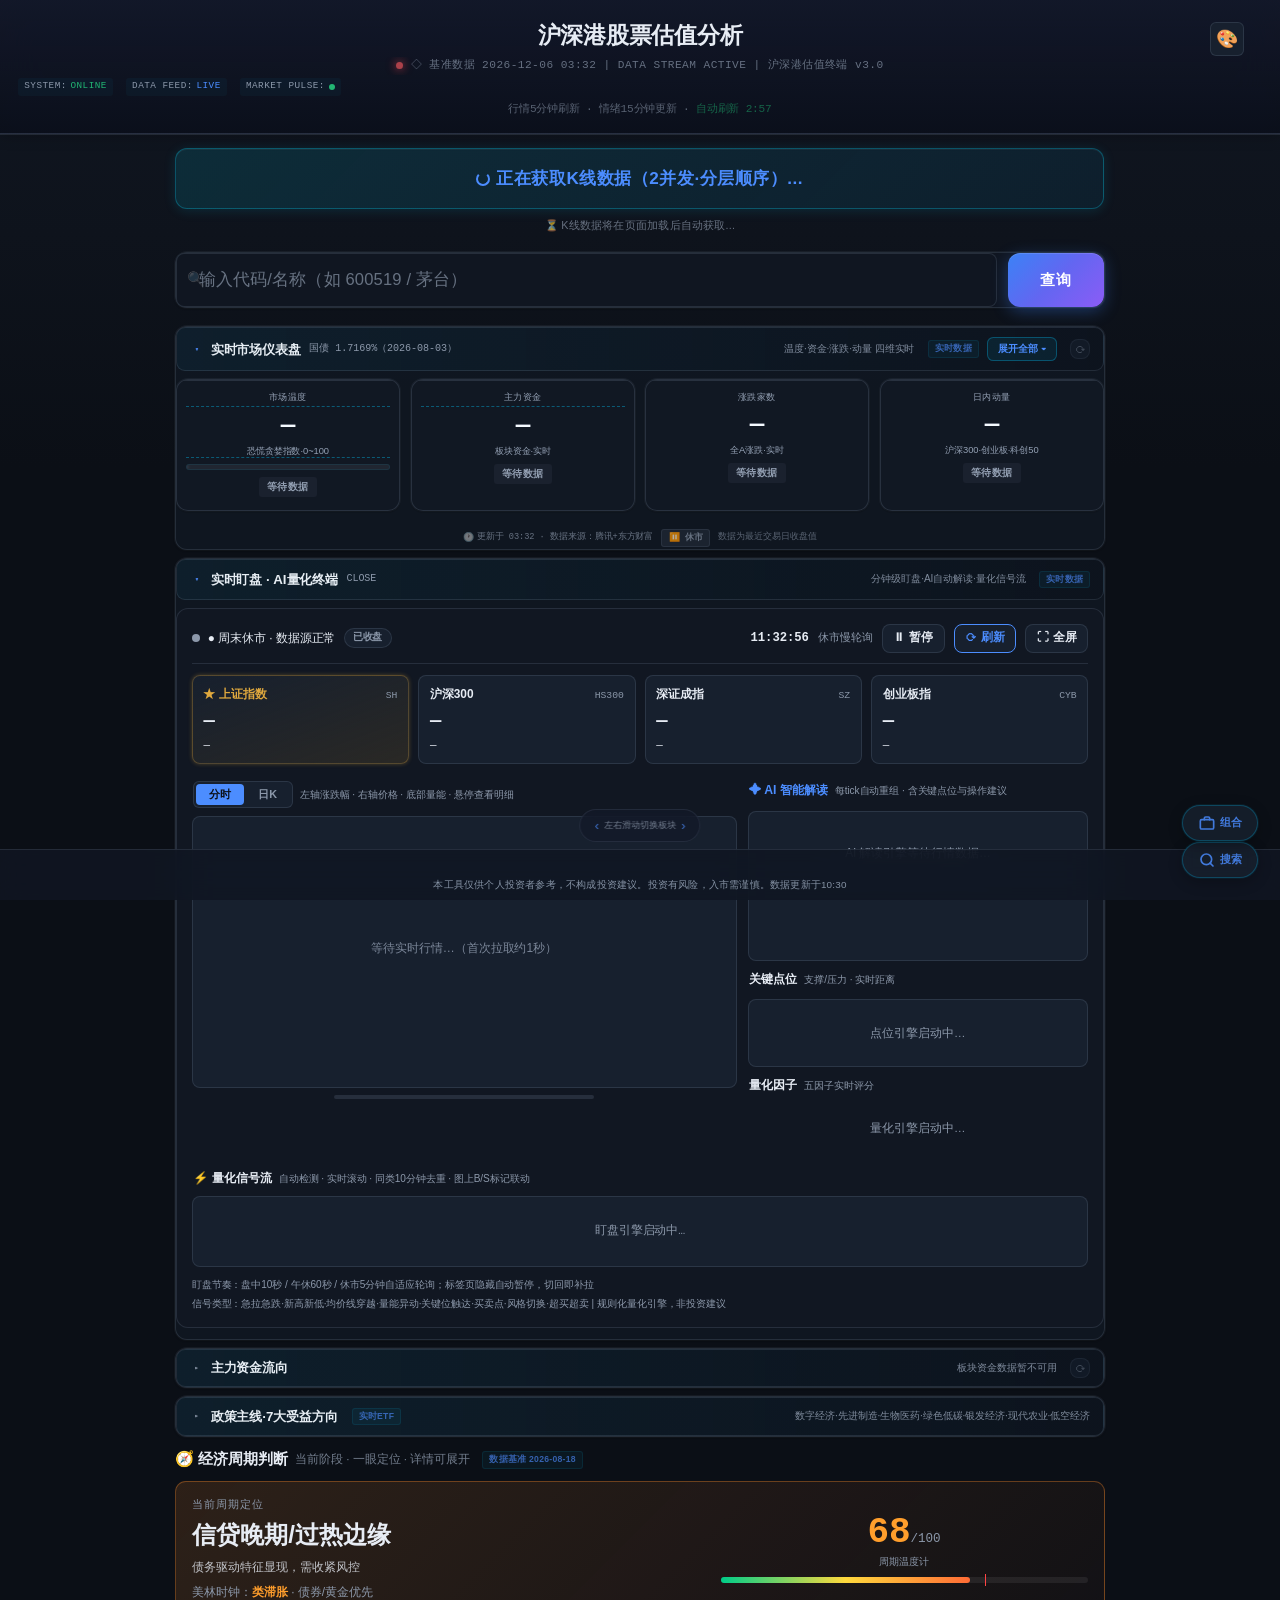
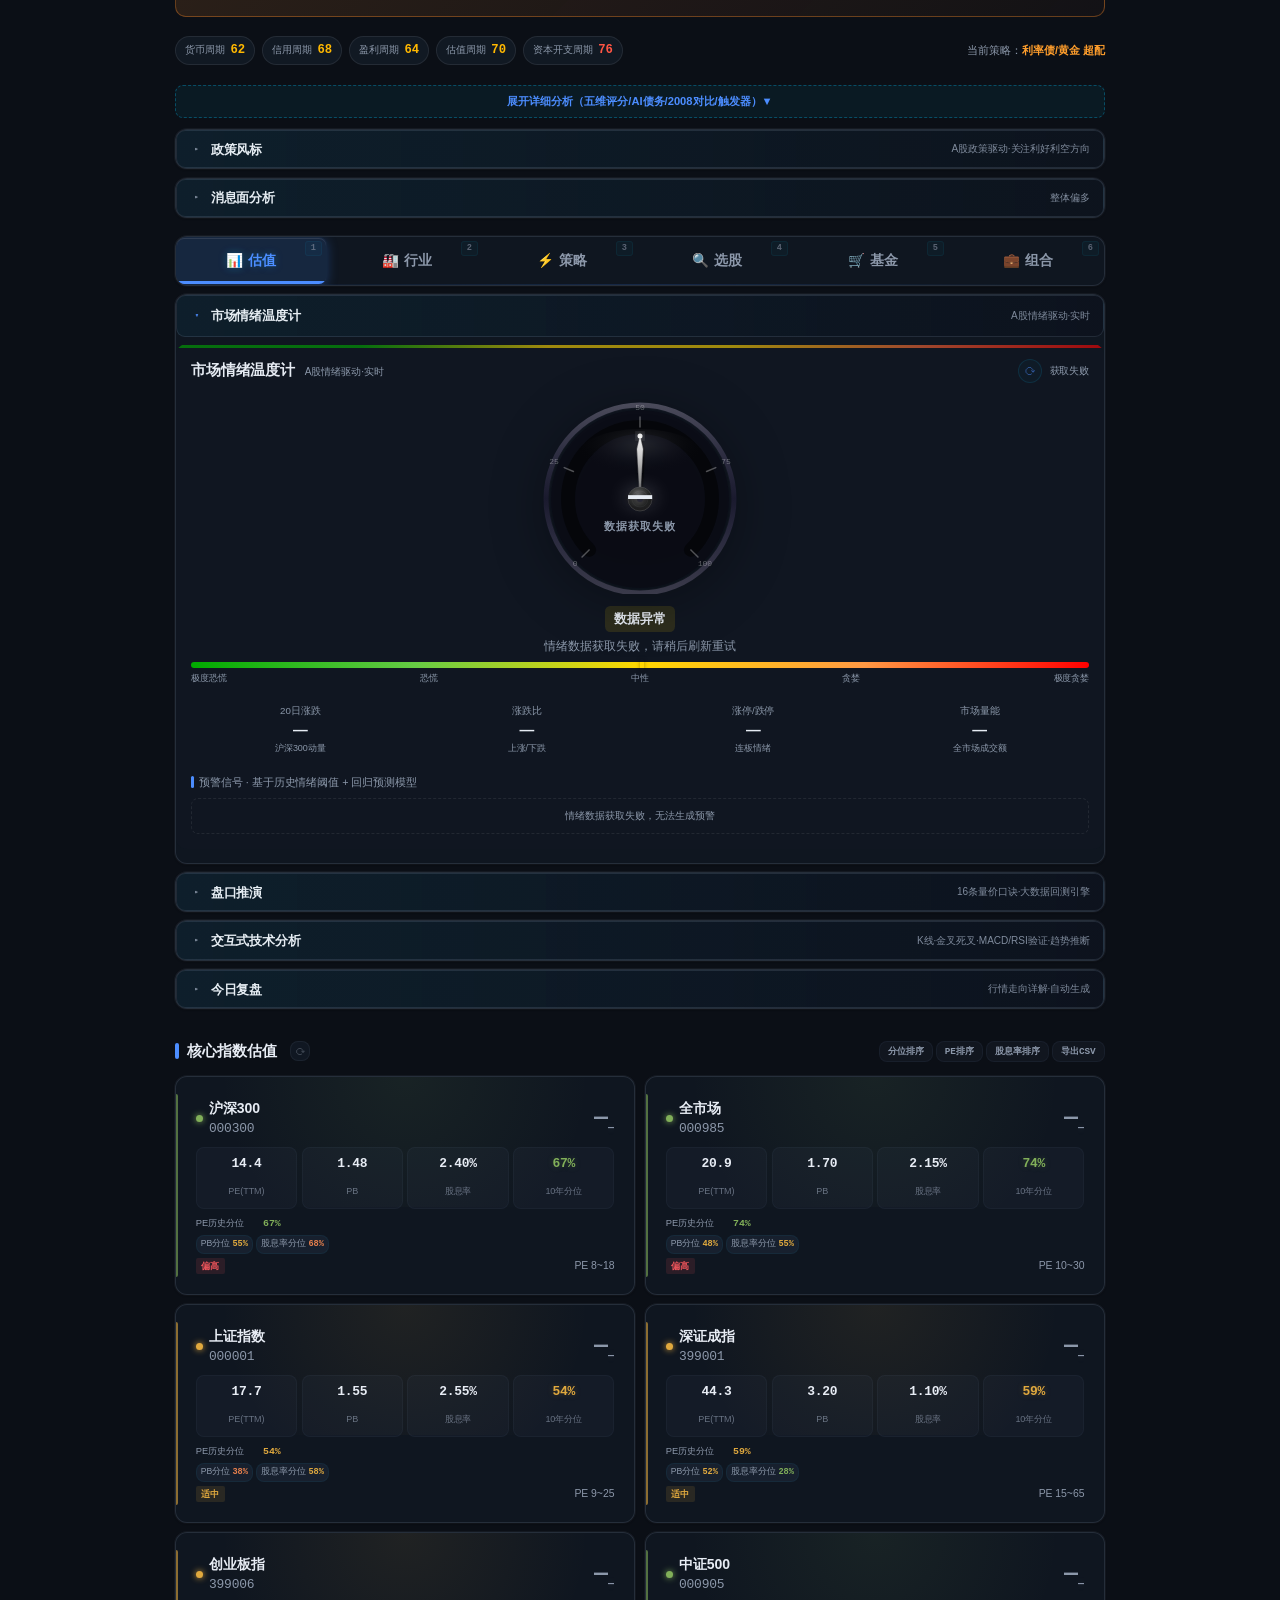
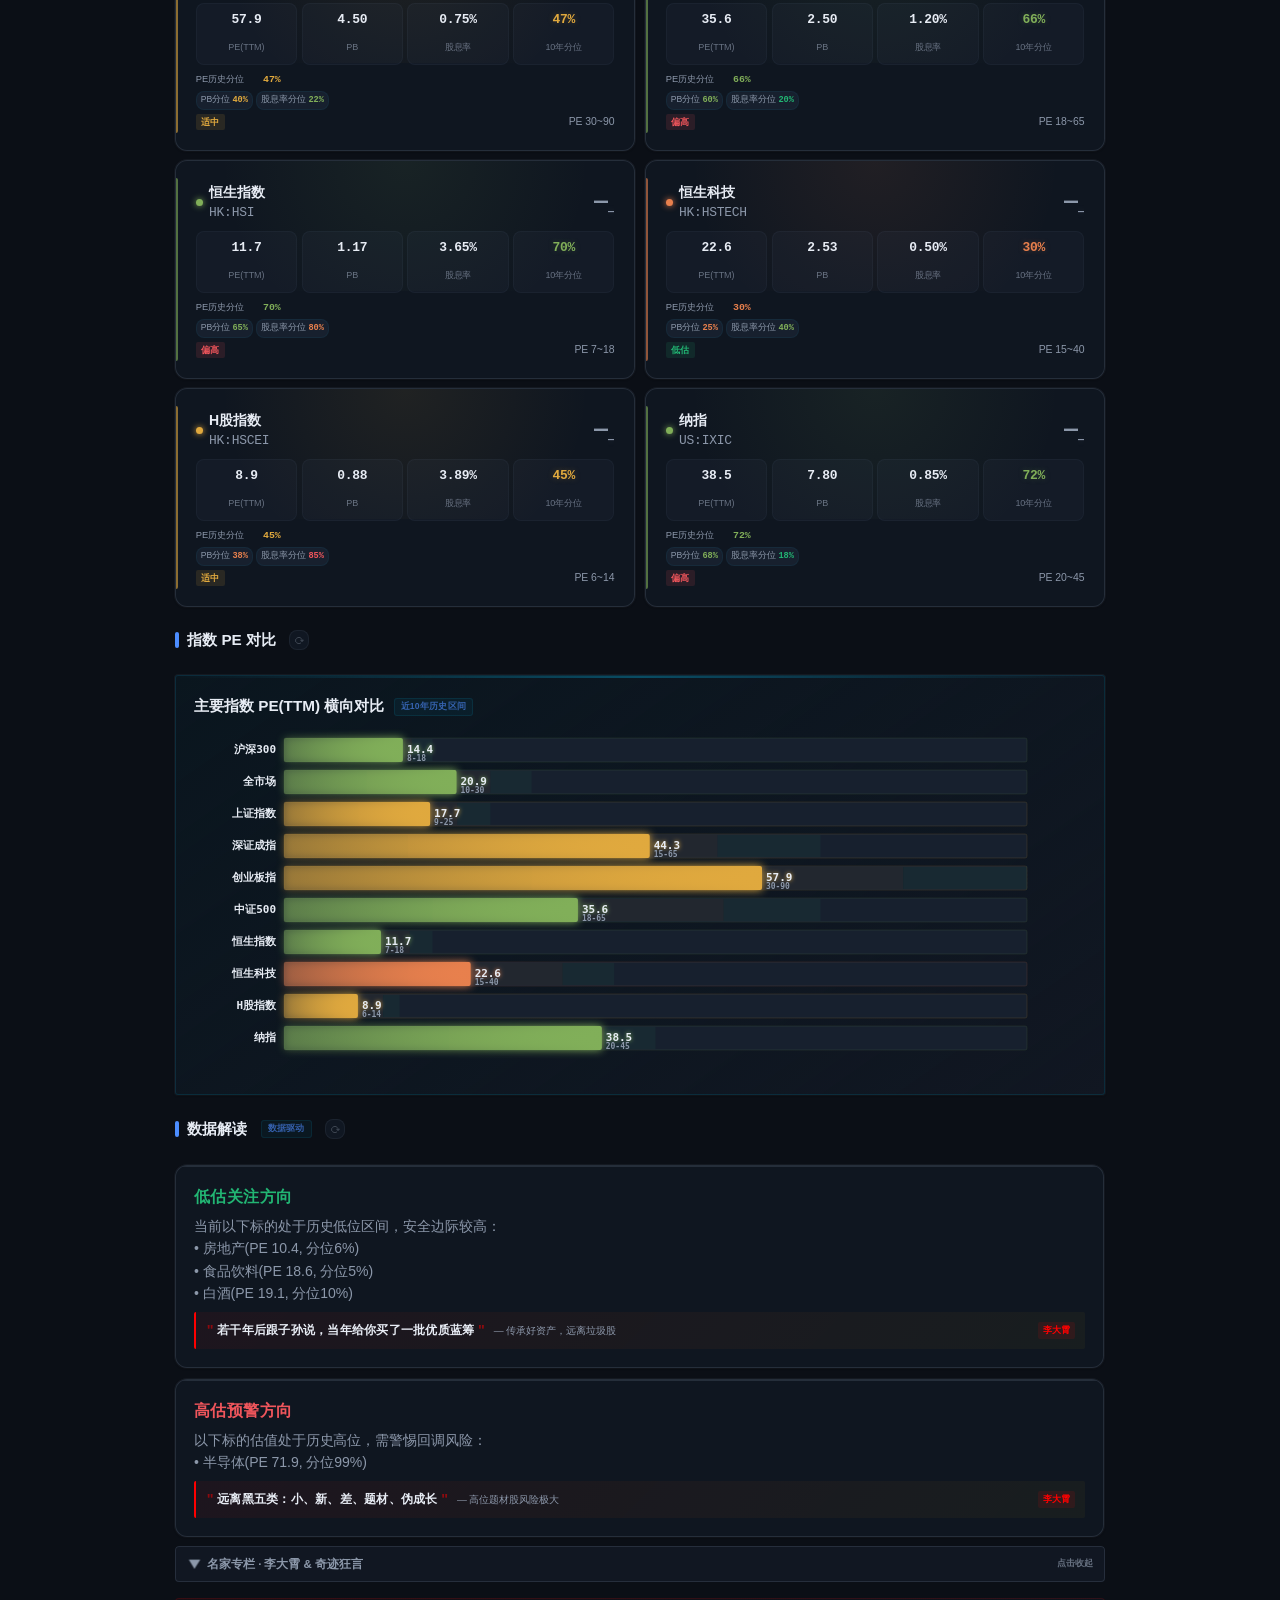
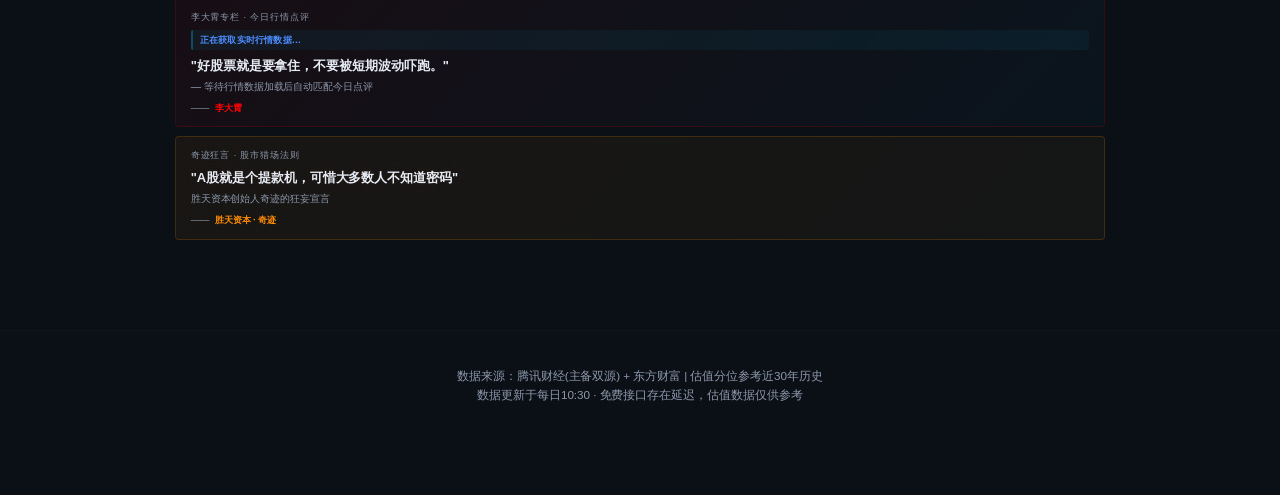
==== commit 5ddc4339: "feat(实时盯盘): v3大屏增强——全屏模式+双视图K线+关键点位引擎+实时延迟感知 界面布局: - 全屏盯盘模式(⛶/Esc)，图表列加宽、状态条吸顶 - 图表高度拖拽手柄(220-1000px" ====
--- a/index.html
+++ b/index.html
@@ -51,7 +51,7 @@
 <link rel="preconnect" href="https://ifzq.gtimg.cn" crossorigin>
 <link rel="preconnect" href="https://web.ifzq.gtimg.cn" crossorigin>
 
-<link rel="stylesheet" href="css/styles.css?v=20260907a">
+<link rel="stylesheet" href="css/styles.css?v=20260911a">
 <link rel="stylesheet" href="css/fund.css?v=20260907a">
 <!-- 统一设计系统层：设计令牌单一来源 + 组件精修（必须最后加载） -->
 <link rel="stylesheet" href="css/pro-ui.css?v=20260907a">
@@ -206,12 +206,14 @@
         <div class="rt-status-left">
           <span class="rt-live-dot live" id="rtLiveDot"></span>
           <span class="rt-status-text" id="rtStatus">● 正在连接行情…</span>
+          <span class="rt-latency" id="rtLatency"></span>
         </div>
         <div class="rt-status-right">
           <span class="rt-clock" id="rtClock">--:--:--</span>
           <span class="rt-next" id="rtNext"></span>
           <button class="rt-btn" id="rtPauseBtn" title="暂停/恢复盯盘轮询">⏸ 暂停</button>
           <button class="rt-btn rt-btn-primary" id="rtRefreshBtn" title="立即刷新行情">⟳ 刷新</button>
+          <button class="rt-btn" id="rtFsBtn" title="进入全屏盯盘模式（Esc 退出）">⛶ 全屏</button>
         </div>
       </div>
 
@@ -223,18 +225,27 @@
         <div class="rt-idx-card" id="rtIdx-sz399006"><div class="rt-idx-head"><span class="rt-idx-name">创业板指</span><span class="rt-idx-code">CYB</span></div><div class="rt-idx-price">—</div><div class="rt-idx-chg">—</div></div>
       </div>
 
-      <!-- 主区：分时图 + AI解读 -->
+      <!-- 主区：图表 + AI解读 -->
       <div class="rt-main">
         <div class="rt-chart-col">
-          <div class="rt-col-title">分时走势 · 上证指数<span class="rt-col-sub">自打开本页起逐笔累积 · 悬停查看</span></div>
+          <div class="rt-col-title">
+            <span class="rt-view-tabs" role="tablist" aria-label="图表视图">
+              <button class="rt-view-tab active" id="rtViewMin" role="tab" aria-selected="true">分时</button>
+              <button class="rt-view-tab" id="rtViewDay" role="tab" aria-selected="false">日K</button>
+            </span>
+            <span class="rt-col-sub" id="rtColSub">左轴涨跌幅 · 右轴价格 · 底部量能 · 悬停查看明细</span>
+          </div>
           <div class="rt-chart-wrap">
             <canvas id="rtChartCanvas" class="rt-canvas" aria-label="上证指数实时分时走势图"></canvas>
           </div>
+          <div class="rt-chart-resize" id="rtChartResize" title="拖动调整图表高度" role="separator" aria-orientation="horizontal"></div>
           <div class="rt-chart-legend" id="rtChartLegend"></div>
         </div>
         <div class="rt-ai-col">
-          <div class="rt-col-title rt-ai-title">✦ AI 智能解读<span class="rt-col-sub">每tick自动重组</span></div>
+          <div class="rt-col-title rt-ai-title">✦ AI 智能解读<span class="rt-col-sub">每tick自动重组 · 含关键点位与操作建议</span></div>
           <div class="rt-ai-text" id="rtAiText"><div class="rt-ai-wait">AI 解读引擎等待行情数据…</div></div>
+          <div class="rt-col-title">关键点位<span class="rt-col-sub">支撑/压力 · 实时距离</span></div>
+          <div class="rt-levels" id="rtLevels"><div class="rt-factor-empty">点位引擎启动中…</div></div>
           <div class="rt-col-title">量化因子<span class="rt-col-sub">五因子实时评分</span></div>
           <div class="rt-factors" id="rtFactors"><div class="rt-factor-empty">量化引擎启动中…</div></div>
         </div>
@@ -242,13 +253,13 @@
 
       <!-- 量化信号流 -->
       <div class="rt-signal-section">
-        <div class="rt-col-title">⚡ 量化信号流<span class="rt-col-sub">自动检测 · 实时滚动 · 同类10分钟去重</span></div>
+        <div class="rt-col-title">⚡ 量化信号流<span class="rt-col-sub">自动检测 · 实时滚动 · 同类10分钟去重 · 图上B/S标记联动</span></div>
         <div class="rt-signal-feed" id="rtSignalFeed"><div class="rt-sig-empty">盯盘引擎启动中…</div></div>
       </div>
 
       <div class="rt-foot-note">
-        <span>盯盘节奏：盘中20秒 / 午休60秒 / 休市5分钟自适应轮询；标签页隐藏自动暂停，切回即补拉</span>
-        <span>信号类型：急拉急跌·新高新低·均价线穿越·量能异动·风格切换·超买超卖 | 规则化量化引擎，非投资建议</span>
+        <span>盯盘节奏：盘中10秒 / 午休60秒 / 休市5分钟自适应轮询；标签页隐藏自动暂停，切回即补拉</span>
+        <span>信号类型：急拉急跌·新高新低·均价线穿越·量能异动·关键位触达·买卖点·风格切换·超买超卖 | 规则化量化引擎，非投资建议</span>
       </div>
     </div>
     </div></div><!-- /fold-inner /fold-body -->
@@ -1427,7 +1438,7 @@
 <script defer src="js/screener.js?v=20260819a"></script>
 <script defer src="js/pattern-analysis.js?v=20260824a"></script>
 <script defer src="js/ta-interactive.js?v=20260824a"></script>
-<script defer src="js/rt-watch.js?v=20260827b"></script>
+<script defer src="js/rt-watch.js?v=20260911b"></script>
 <script defer src="js/ftf-engine.js?v=20260818a"></script>
 <script defer src="js/stf-engine.js?v=20260818a"></script>
 <script defer src="js/bs-engine.js?v=20260819a"></script>
--- a/css/styles.css
+++ b/css/styles.css
@@ -13815,3 +13815,235 @@
   .rt-next { min-width: 0; }
   .rt-canvas { height: 200px; }
 }
+
+/* ============================================================
+   —— 47.5 实时盯盘 v3 增强层 ——
+   延迟徽标 / 视图切换 / 高度拖拽 / 关键点位面板 /
+   B/S图例 / AI点位与触发段 / 全屏盯盘模式
+   ============================================================ */
+
+/* ---- 数据延迟徽标（接口行情时间 vs 本地时钟） ---- */
+.rt-latency {
+  display: inline-flex;
+  align-items: center;
+  gap: 0.2rem;
+  font-family: var(--font-mono);
+  font-size: 0.56rem;
+  font-weight: 700;
+  line-height: 1;
+  padding: 0.22rem 0.45rem;
+  border-radius: 999px;
+  border: 1px solid var(--rule);
+  color: var(--muted);
+  white-space: nowrap;
+  background: var(--bg3);
+}
+.rt-latency.ok   { color: var(--neon-green); border-color: rgba(46, 204, 113, 0.35); background: rgba(46, 204, 113, 0.08); }
+.rt-latency.mid  { color: #f0b429; border-color: rgba(240, 180, 41, 0.35); background: rgba(240, 180, 41, 0.08); }
+.rt-latency.bad  { color: var(--neon-red);   border-color: rgba(232, 76, 61, 0.35);  background: rgba(232, 76, 61, 0.08); }
+[data-theme="light"] .rt-latency.ok   { color: #1e8e4e; border-color: rgba(30, 142, 78, 0.3);  background: rgba(30, 142, 78, 0.07); }
+[data-theme="light"] .rt-latency.mid  { color: #b07d10; border-color: rgba(176, 125, 16, 0.3); background: rgba(176, 125, 16, 0.07); }
+[data-theme="light"] .rt-latency.bad  { color: #d33a2c; border-color: rgba(211, 58, 44, 0.3);  background: rgba(211, 58, 44, 0.07); }
+
+/* ---- 分时/日K 视图切换（分段控件） ---- */
+.rt-view-tabs {
+  display: inline-flex;
+  align-items: center;
+  gap: 2px;
+  background: var(--bg3);
+  border: 1px solid var(--rule);
+  border-radius: 6px;
+  padding: 2px;
+}
+.rt-view-tab {
+  appearance: none;
+  border: none;
+  background: transparent;
+  color: var(--muted);
+  font-size: 0.6rem;
+  font-weight: 700;
+  line-height: 1;
+  padding: 0.28rem 0.7rem;
+  border-radius: 4px;
+  cursor: pointer;
+  transition: color 0.18s ease, background 0.18s ease;
+  font-family: inherit;
+}
+.rt-view-tab:hover { color: var(--ink); }
+.rt-view-tab.active {
+  color: var(--bg);
+  background: var(--accent);
+}
+.rt-view-tab:focus-visible { outline: 2px solid var(--accent); outline-offset: 1px; }
+
+/* ---- 图表高度拖拽手柄 ---- */
+.rt-chart-resize {
+  height: 14px;
+  margin: 2px auto 0;
+  width: 72%;
+  max-width: 260px;
+  cursor: ns-resize;
+  display: flex;
+  align-items: center;
+  justify-content: center;
+  touch-action: none;   /* pointer 拖拽需禁用默认触摸滚动 */
+  position: relative;
+}
+.rt-chart-resize::before {
+  content: '';
+  width: 100%;
+  height: 4px;
+  border-radius: 2px;
+  background: var(--rule);
+  transition: background 0.18s ease, height 0.18s ease, width 0.18s ease;
+}
+.rt-chart-resize:hover::before,
+.rt-chart-resize.dragging::before {
+  background: var(--accent);
+  height: 5px;
+  width: 100%;
+}
+.rt-chart-resize.dragging { width: 100%; max-width: none; }
+body.rt-resizing {
+  cursor: ns-resize;
+  user-select: none;
+  -webkit-user-select: none;
+}
+
+/* ---- 关键点位面板（压力/现价/支撑 行） ---- */
+.rt-levels {
+  display: flex;
+  flex-direction: column;
+  gap: 0.25rem;
+  background: var(--bg3);
+  border: 1px solid var(--rule);
+  border-radius: var(--radius-sm);
+  padding: 0.5rem 0.6rem;
+}
+.rt-lvl {
+  display: grid;
+  grid-template-columns: 2.2rem minmax(0, 1fr) auto auto;
+  align-items: center;
+  gap: 0.45rem;
+  font-size: 0.62rem;
+  padding: 0.24rem 0.35rem;
+  border-radius: 4px;
+  line-height: 1.3;
+}
+.rt-lvl-tag {
+  font-family: var(--font-mono);
+  font-size: 0.54rem;
+  font-weight: 800;
+  text-align: center;
+  padding: 0.14rem 0;
+  border-radius: 3px;
+  background: var(--bg4);
+  color: var(--muted);
+}
+.rt-lvl-name { color: var(--muted); white-space: nowrap; overflow: hidden; text-overflow: ellipsis; }
+.rt-lvl-val  { font-family: var(--font-mono); font-weight: 700; color: var(--ink); }
+.rt-lvl-dist { font-family: var(--font-mono); font-size: 0.56rem; color: var(--muted); min-width: 3.6em; text-align: right; }
+/* 压力位：红系 */
+.rt-lvl.res .rt-lvl-tag { background: rgba(232, 76, 61, 0.16); color: var(--neon-red); }
+.rt-lvl.res .rt-lvl-val { color: var(--neon-red); }
+.rt-lvl.res .rt-lvl-dist { color: var(--neon-red); opacity: 0.75; }
+/* 支撑位：绿系 */
+.rt-lvl.sup .rt-lvl-tag { background: rgba(46, 204, 113, 0.14); color: var(--neon-green); }
+.rt-lvl.sup .rt-lvl-val { color: var(--neon-green); }
+.rt-lvl.sup .rt-lvl-dist { color: var(--neon-green); opacity: 0.75; }
+/* 现价行：中性高亮 + 当前趋势通道 */
+.rt-lvl.cur {
+  background: var(--bg4);
+  border: 1px solid var(--rule);
+  margin: 0.12rem 0;
+}
+.rt-lvl.cur .rt-lvl-tag { background: var(--accent); color: var(--bg); }
+.rt-lvl.cur .rt-lvl-val { color: var(--accent); font-size: 0.7rem; }
+
+/* ---- 图例 B/S 买卖点标记 ---- */
+.rt-lg-bs { gap: 0.3rem; }
+.rt-lg-bs b {
+  display: inline-flex;
+  align-items: center;
+  justify-content: center;
+  width: 14px;
+  height: 14px;
+  border-radius: 50%;
+  font-size: 0.54rem;
+  font-weight: 800;
+  line-height: 1;
+  font-family: var(--font-mono);
+}
+.rt-lg-bs b.b { color: var(--bg); background: var(--neon-red); }
+.rt-lg-bs b.s { color: var(--bg); background: var(--neon-green); }
+
+/* ---- AI 解读 v3：点位段 / 触发条件段 ---- */
+.rt-ai-levels {
+  margin-top: 0.45rem;
+  font-size: 0.64rem;
+  line-height: 1.6;
+  color: var(--accent2);
+  background: var(--neon-cyan-bg);
+  border: 1px solid rgba(0, 168, 232, 0.22);
+  border-radius: 4px;
+  padding: 0.35rem 0.5rem;
+}
+.rt-ai-triggers {
+  margin-top: 0.45rem;
+  font-size: 0.62rem;
+  line-height: 1.7;
+  color: var(--ink);
+  border-left: 3px solid var(--accent2);
+  background: var(--bg4);
+  border-radius: 0 4px 4px 0;
+  padding: 0.35rem 0.55rem;
+}
+
+/* ---- 全屏盯盘模式 ---- */
+.rt-panel.rt-fullscreen {
+  position: fixed;
+  inset: 0;
+  z-index: 9000;
+  margin: 0;
+  border: none;
+  border-radius: 0;
+  overflow-y: auto;
+  overscroll-behavior: contain;
+  padding: 0.9rem clamp(0.8rem, 3vw, 2.2rem) 1.6rem;
+  background: var(--bg);
+  box-shadow: none;
+  animation: rtFsIn 0.22s ease;
+}
+@keyframes rtFsIn {
+  from { opacity: 0; transform: scale(0.985); }
+  to   { opacity: 1; transform: scale(1); }
+}
+body.rt-fs-open { overflow: hidden; }
+/* 全屏：状态条吸顶，随时可见会话/延迟/时钟 */
+.rt-panel.rt-fullscreen .rt-status-bar {
+  position: sticky;
+  top: 0;
+  z-index: 5;
+  background: var(--bg2);
+  padding: 0.45rem 0.2rem 0.55rem;
+  border-bottom: 1px solid var(--rule);
+  backdrop-filter: blur(4px);
+}
+/* 全屏：图表列更宽，AI 栏保持可读 */
+.rt-panel.rt-fullscreen .rt-main {
+  grid-template-columns: minmax(0, 1.9fr) minmax(300px, 1fr);
+  gap: 0.9rem;
+}
+/* 全屏：未自定义高度时图表显著放大（内联高度优先，用户拖拽过则沿用） */
+.rt-panel.rt-fullscreen .rt-canvas { height: min(58vh, 620px); }
+.rt-panel.rt-fullscreen .rt-ai-text { max-height: 46vh; overflow-y: auto; }
+.rt-panel.rt-fullscreen .rt-signal-feed { max-height: 34vh; }
+.rt-panel.rt-fullscreen .rt-foot-note { display: none; }
+.rt-panel.rt-fullscreen::-webkit-scrollbar { width: 10px; }
+
+@media (max-width: 900px) {
+  .rt-panel.rt-fullscreen .rt-main { grid-template-columns: 1fr; }
+  .rt-panel.rt-fullscreen .rt-canvas { height: min(48vh, 480px); }
+  .rt-panel.rt-fullscreen .rt-ai-text,
+  .rt-panel.rt-fullscreen .rt-signal-feed { max-height: none; }
+}
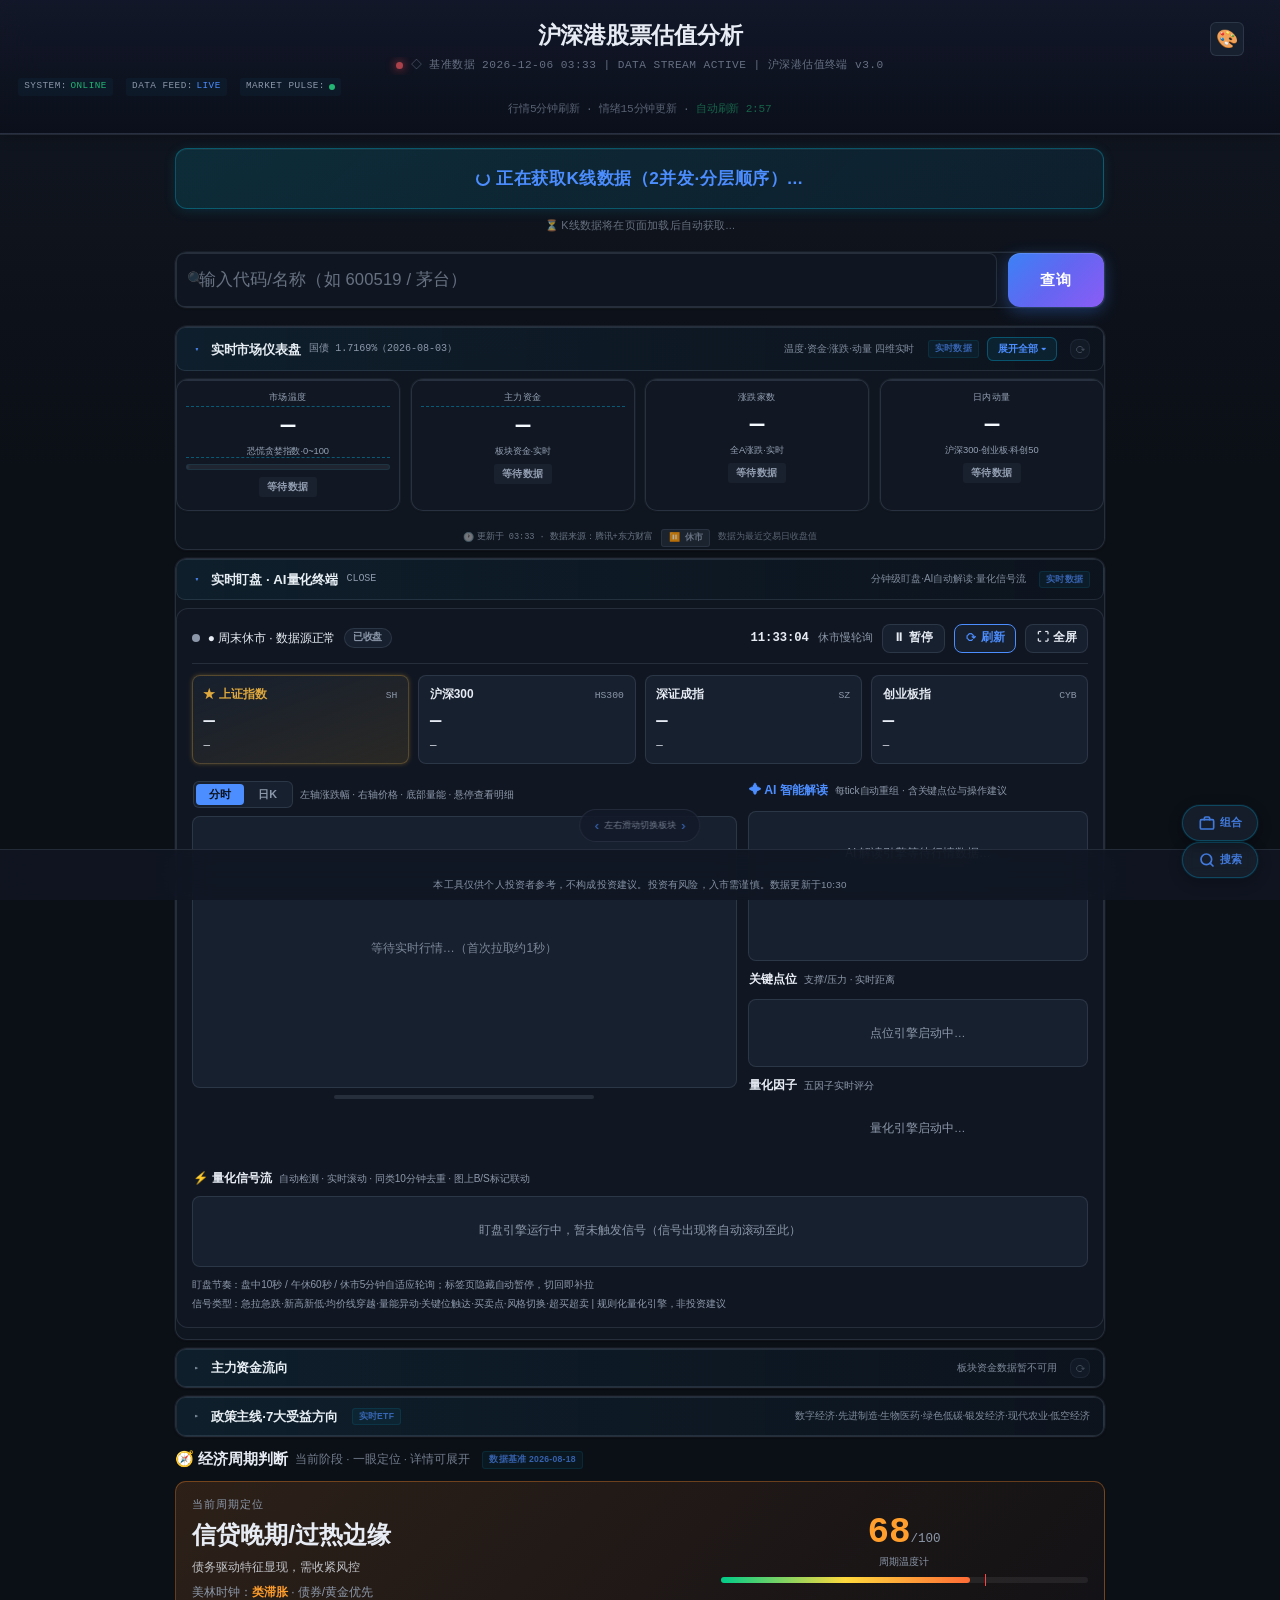
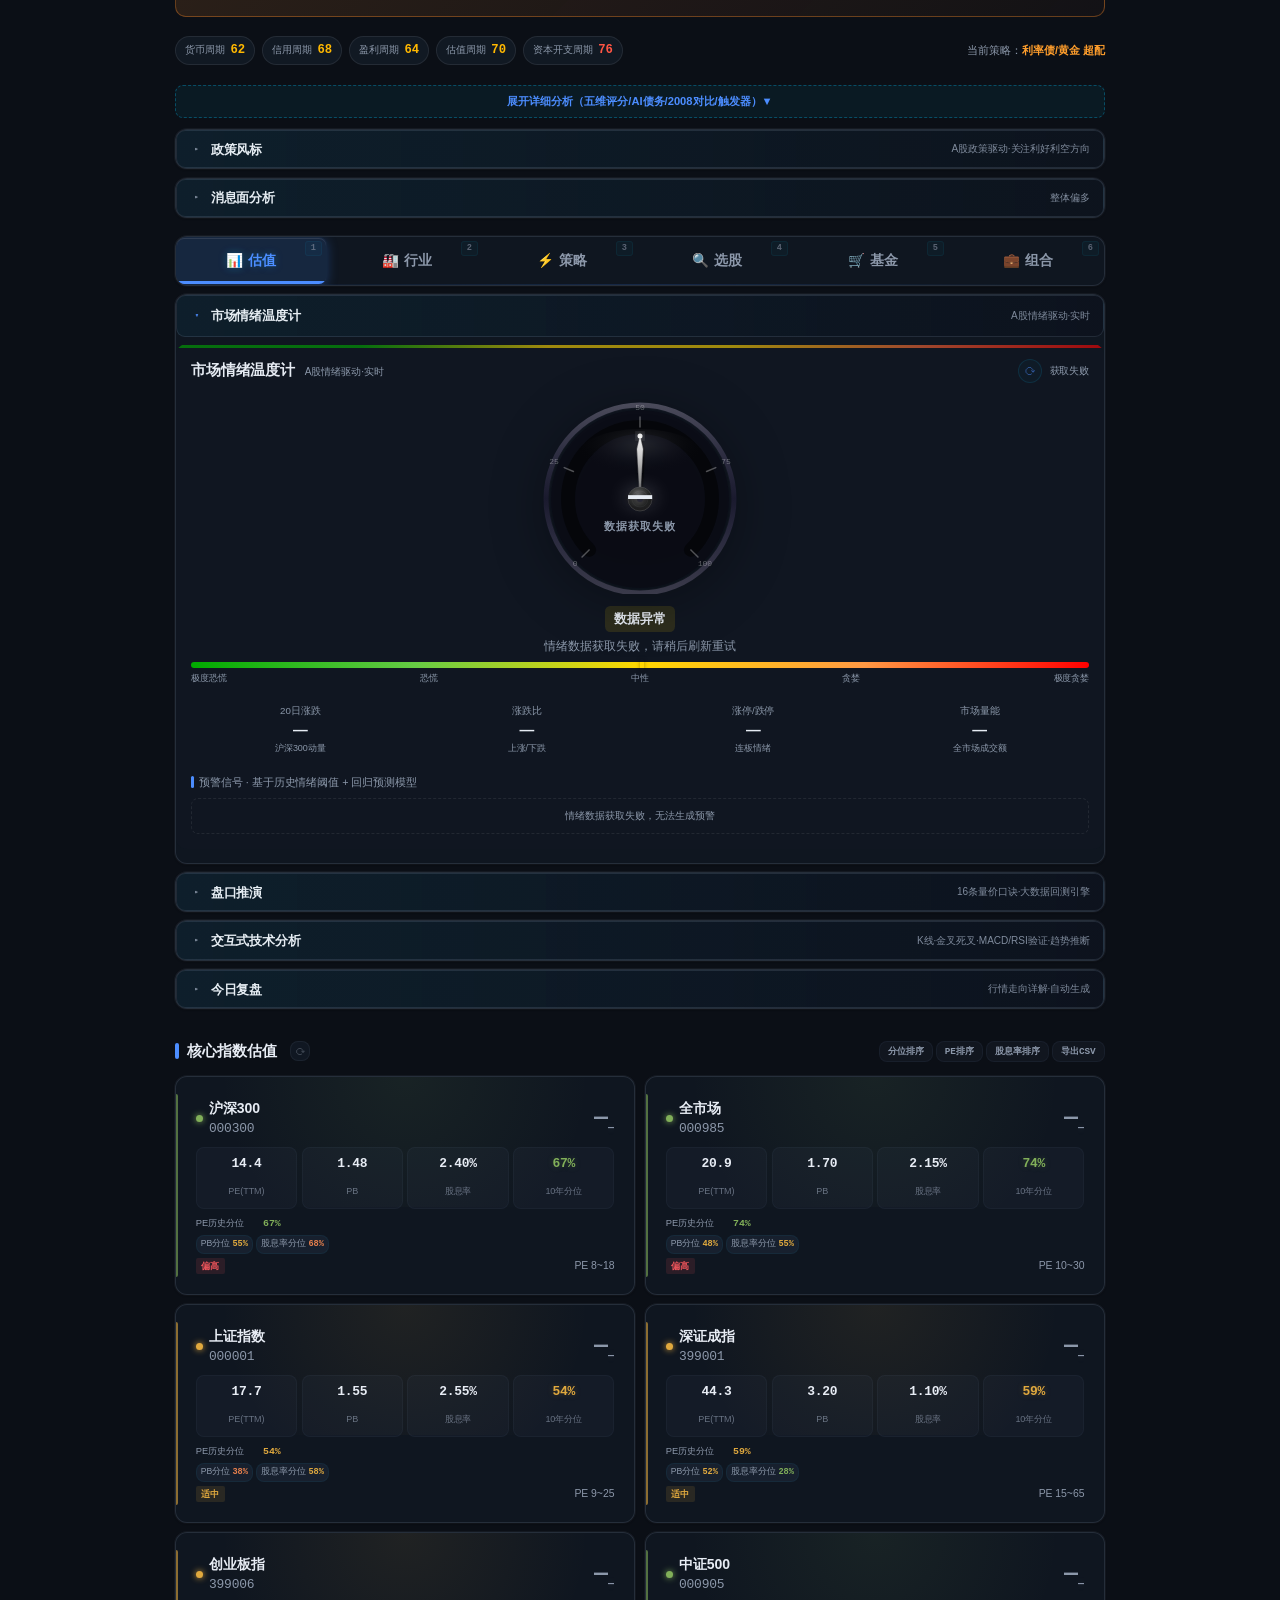
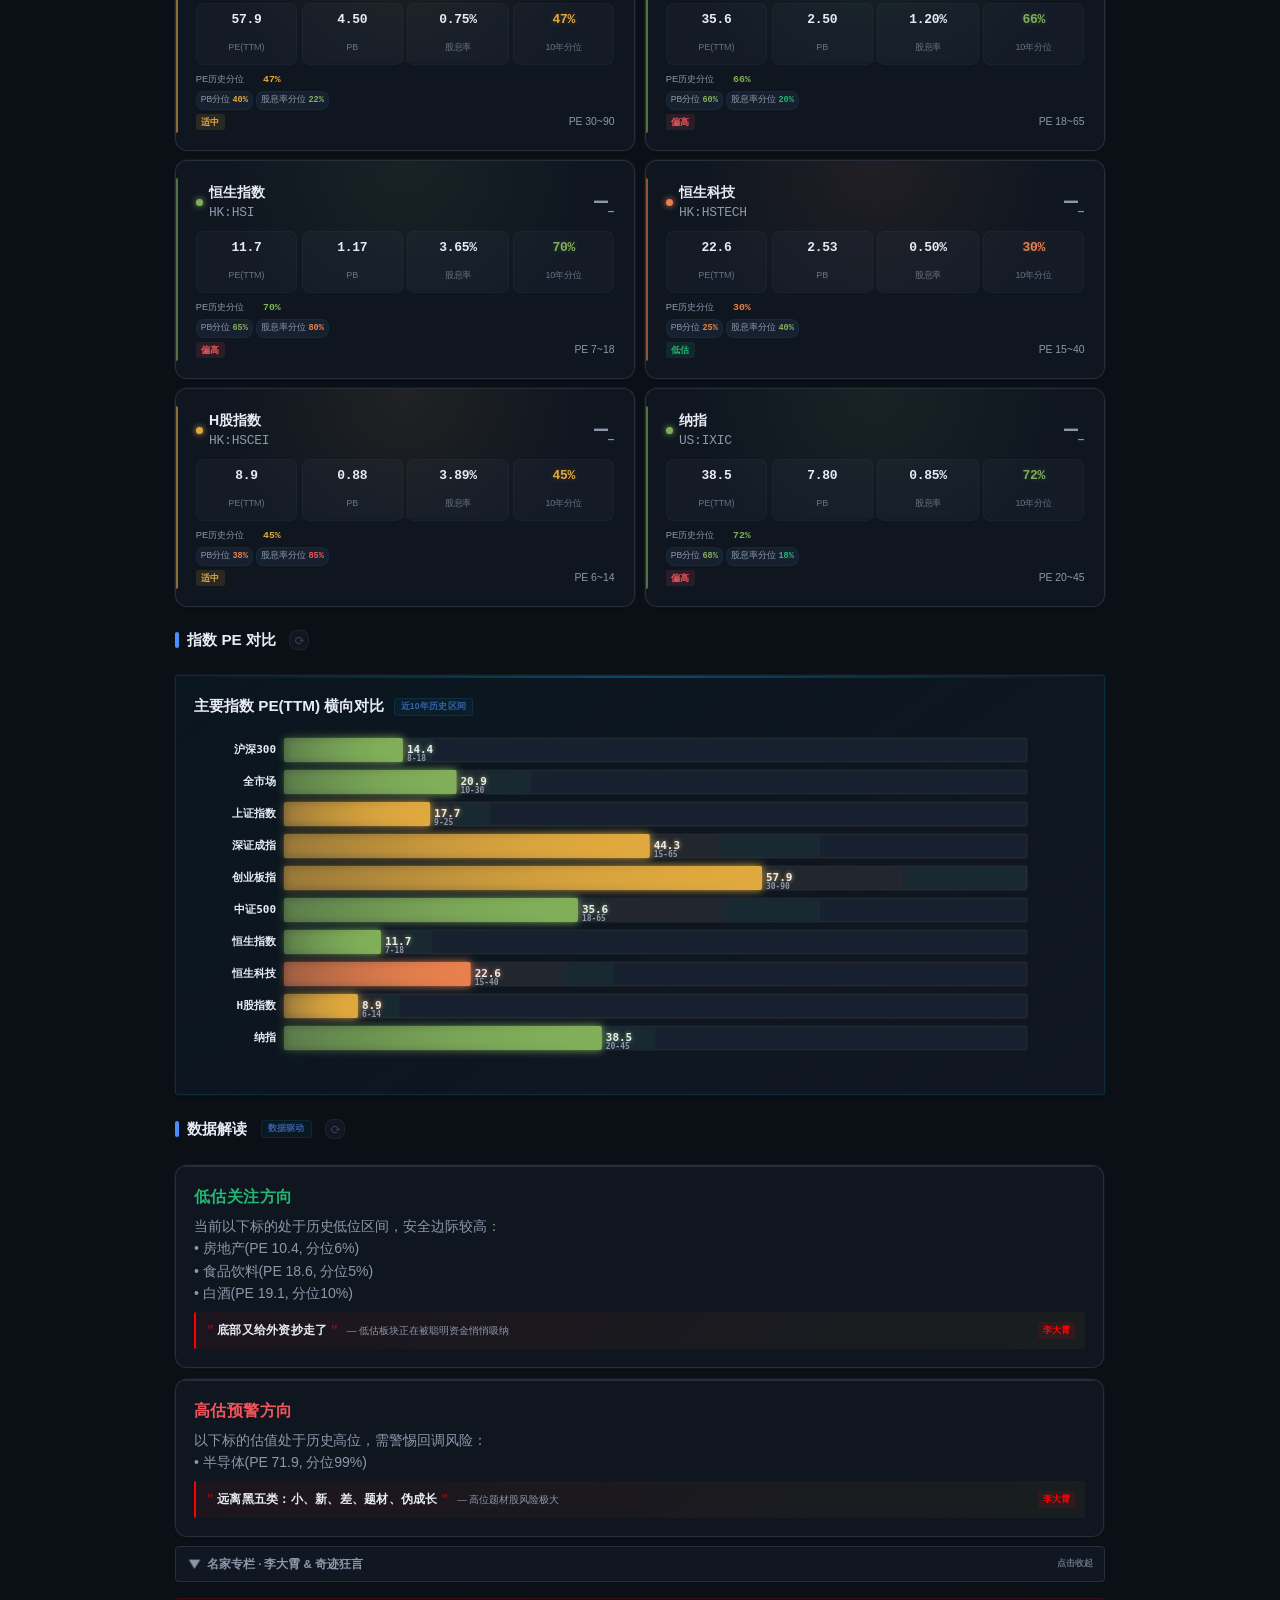
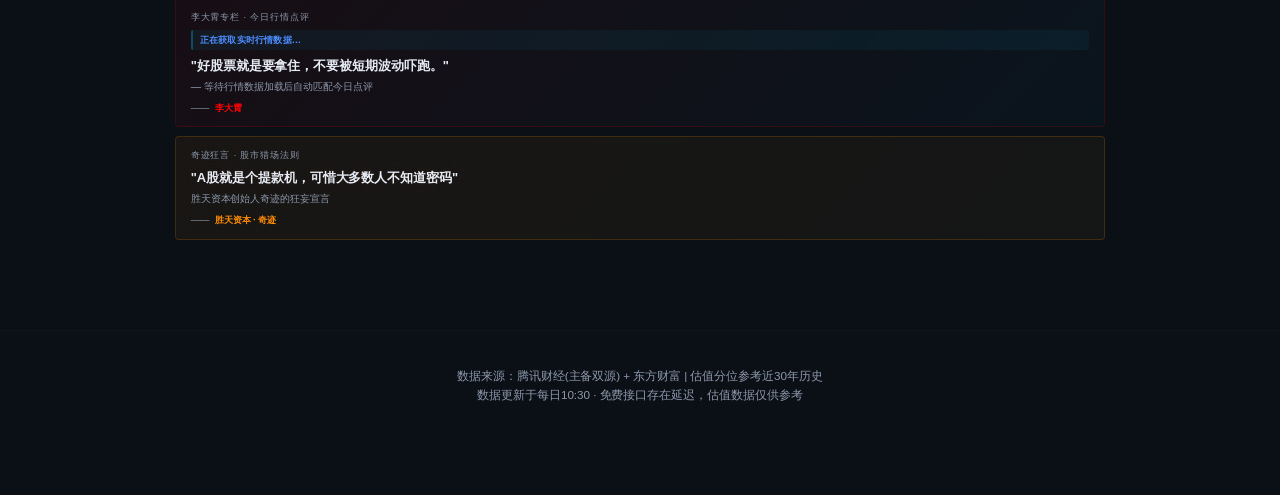
==== commit 83a9bcf1: "feat(实时盯盘): v3.1信号引擎修复+红绿呼吸灯 信号修复（原信号流恒为空）: - 新增历史信号回放引擎：加载分时底稿后扫描全天分钟数据，回补   新高新低/均价线穿越/昨收穿越/RSI买卖点" ====
--- a/index.html
+++ b/index.html
@@ -51,7 +51,7 @@
 <link rel="preconnect" href="https://ifzq.gtimg.cn" crossorigin>
 <link rel="preconnect" href="https://web.ifzq.gtimg.cn" crossorigin>
 
-<link rel="stylesheet" href="css/styles.css?v=20260911a">
+<link rel="stylesheet" href="css/styles.css?v=20260911b">
 <link rel="stylesheet" href="css/fund.css?v=20260907a">
 <!-- 统一设计系统层：设计令牌单一来源 + 组件精修（必须最后加载） -->
 <link rel="stylesheet" href="css/pro-ui.css?v=20260907a">
@@ -1438,7 +1438,7 @@
 <script defer src="js/screener.js?v=20260819a"></script>
 <script defer src="js/pattern-analysis.js?v=20260824a"></script>
 <script defer src="js/ta-interactive.js?v=20260824a"></script>
-<script defer src="js/rt-watch.js?v=20260911b"></script>
+<script defer src="js/rt-watch.js?v=20260911c"></script>
 <script defer src="js/ftf-engine.js?v=20260818a"></script>
 <script defer src="js/stf-engine.js?v=20260818a"></script>
 <script defer src="js/bs-engine.js?v=20260819a"></script>
--- a/css/styles.css
+++ b/css/styles.css
@@ -14047,3 +14047,123 @@
   .rt-panel.rt-fullscreen .rt-ai-text,
   .rt-panel.rt-fullscreen .rt-signal-feed { max-height: none; }
 }
+
+/* ============================================================
+   —— 47.6 实时盯盘 v3.1 红绿呼吸灯层 ——
+   A股惯例：涨=红、跌=绿。三层灯效与实时数据逐tick同步：
+   ① LIVE灯呼吸+tick脉冲 ② 指数卡辉光呼吸 ③ 面板顶部氛围光条
+   ============================================================ */
+
+/* ---- ① LIVE灯：方向呼吸（声明于 .live/.lunch 之后以覆盖其动画） ---- */
+@keyframes rtBreathRedDot {
+  0%, 100% { box-shadow: 0 0 3px 1px rgba(240, 86, 92, 0.30); transform: scale(1); }
+  50%      { box-shadow: 0 0 12px 4px rgba(240, 86, 92, 0.90); transform: scale(1.28); }
+}
+@keyframes rtBreathGreenDot {
+  0%, 100% { box-shadow: 0 0 3px 1px rgba(34, 181, 115, 0.30); transform: scale(1); }
+  50%      { box-shadow: 0 0 12px 4px rgba(34, 181, 115, 0.90); transform: scale(1.28); }
+}
+.rt-live-dot.breath-up {
+  background: var(--neon-red);
+  animation: rtBreathRedDot 1.8s ease-in-out infinite;
+}
+.rt-live-dot.breath-down {
+  background: var(--neon-green);
+  animation: rtBreathGreenDot 1.8s ease-in-out infinite;
+}
+/* tick方向脉冲：本tick涨→红圈爆发 / 跌→绿圈爆发（与呼吸动画叠加） */
+@keyframes rtTickBurstRed {
+  0%   { box-shadow: 0 0 0 0 rgba(240, 86, 92, 0.85); }
+  100% { box-shadow: 0 0 0 11px rgba(240, 86, 92, 0); }
+}
+@keyframes rtTickBurstGreen {
+  0%   { box-shadow: 0 0 0 0 rgba(34, 181, 115, 0.85); }
+  100% { box-shadow: 0 0 0 11px rgba(34, 181, 115, 0); }
+}
+.rt-live-dot.tick-up {
+  animation: rtBreathRedDot 1.8s ease-in-out infinite, rtTickBurstRed 0.9s ease-out;
+}
+.rt-live-dot.tick-down {
+  animation: rtBreathGreenDot 1.8s ease-in-out infinite, rtTickBurstGreen 0.9s ease-out;
+}
+
+/* ---- ② 指数卡：辉光呼吸（::after层，与元素自身flash背景闪动互不冲突） ---- */
+.rt-idx-card { position: relative; }
+.rt-idx-card.breath-up::after,
+.rt-idx-card.breath-down::after {
+  content: '';
+  position: absolute;
+  inset: 0;
+  border-radius: inherit;
+  pointer-events: none;
+}
+@keyframes rtGlowRed {
+  0%, 100% { box-shadow: 0 0 0 0 rgba(240, 86, 92, 0); }
+  50%      { box-shadow: 0 0 16px 2px rgba(240, 86, 92, 0.42); }
+}
+@keyframes rtGlowGreen {
+  0%, 100% { box-shadow: 0 0 0 0 rgba(34, 181, 115, 0); }
+  50%      { box-shadow: 0 0 16px 2px rgba(34, 181, 115, 0.42); }
+}
+.rt-idx-card.breath-up::after   { animation: rtGlowRed 2.4s ease-in-out infinite; }
+.rt-idx-card.breath-down::after { animation: rtGlowGreen 2.4s ease-in-out infinite; }
+/* 主卡（上证指数）呼吸更强 */
+.rt-idx-card.main.breath-up::after   { animation-duration: 1.8s; }
+.rt-idx-card.main.breath-down::after { animation-duration: 1.8s; }
+
+/* ---- ③ 面板顶部氛围光条：随主指数方向呼吸 ---- */
+.rt-panel { position: relative; }
+.rt-panel.dir-up::before,
+.rt-panel.dir-down::before {
+  content: '';
+  position: absolute;
+  top: -1px;
+  left: 14px;
+  right: 14px;
+  height: 2px;
+  border-radius: 2px;
+  pointer-events: none;
+  z-index: 2;
+}
+@keyframes rtStripBreath {
+  0%, 100% { opacity: 0.30; }
+  50%      { opacity: 1; }
+}
+.rt-panel.dir-up::before {
+  background: linear-gradient(90deg, transparent, var(--neon-red) 30%, var(--neon-red) 70%, transparent);
+  box-shadow: 0 0 10px 1px rgba(240, 86, 92, 0.5);
+  animation: rtStripBreath 2s ease-in-out infinite;
+}
+.rt-panel.dir-down::before {
+  background: linear-gradient(90deg, transparent, var(--neon-green) 30%, var(--neon-green) 70%, transparent);
+  box-shadow: 0 0 10px 1px rgba(34, 181, 115, 0.5);
+  animation: rtStripBreath 2s ease-in-out infinite;
+}
+/* 全屏时顶部光条吸顶跟随（粘在滚动容器顶缘） */
+.rt-panel.rt-fullscreen.dir-up::before,
+.rt-panel.rt-fullscreen.dir-down::before { top: 0; }
+
+/* ---- 信号流"回放"徽标（历史回补信号） ---- */
+.rt-sig-replay {
+  display: inline-block;
+  font-style: normal;
+  font-size: 0.5rem;
+  line-height: 1;
+  color: var(--muted);
+  border: 1px solid var(--rule);
+  border-radius: 3px;
+  padding: 1px 3px;
+  margin-left: 0.3rem;
+  vertical-align: 1px;
+  white-space: nowrap;
+}
+
+/* ---- 无障碍：偏好减弱动效时停用呼吸/脉冲 ---- */
+@media (prefers-reduced-motion: reduce) {
+  .rt-live-dot.breath-up, .rt-live-dot.breath-down,
+  .rt-live-dot.tick-up, .rt-live-dot.tick-down,
+  .rt-idx-card.breath-up::after, .rt-idx-card.breath-down::after,
+  .rt-panel.dir-up::before, .rt-panel.dir-down::before {
+    animation: none;
+  }
+}
